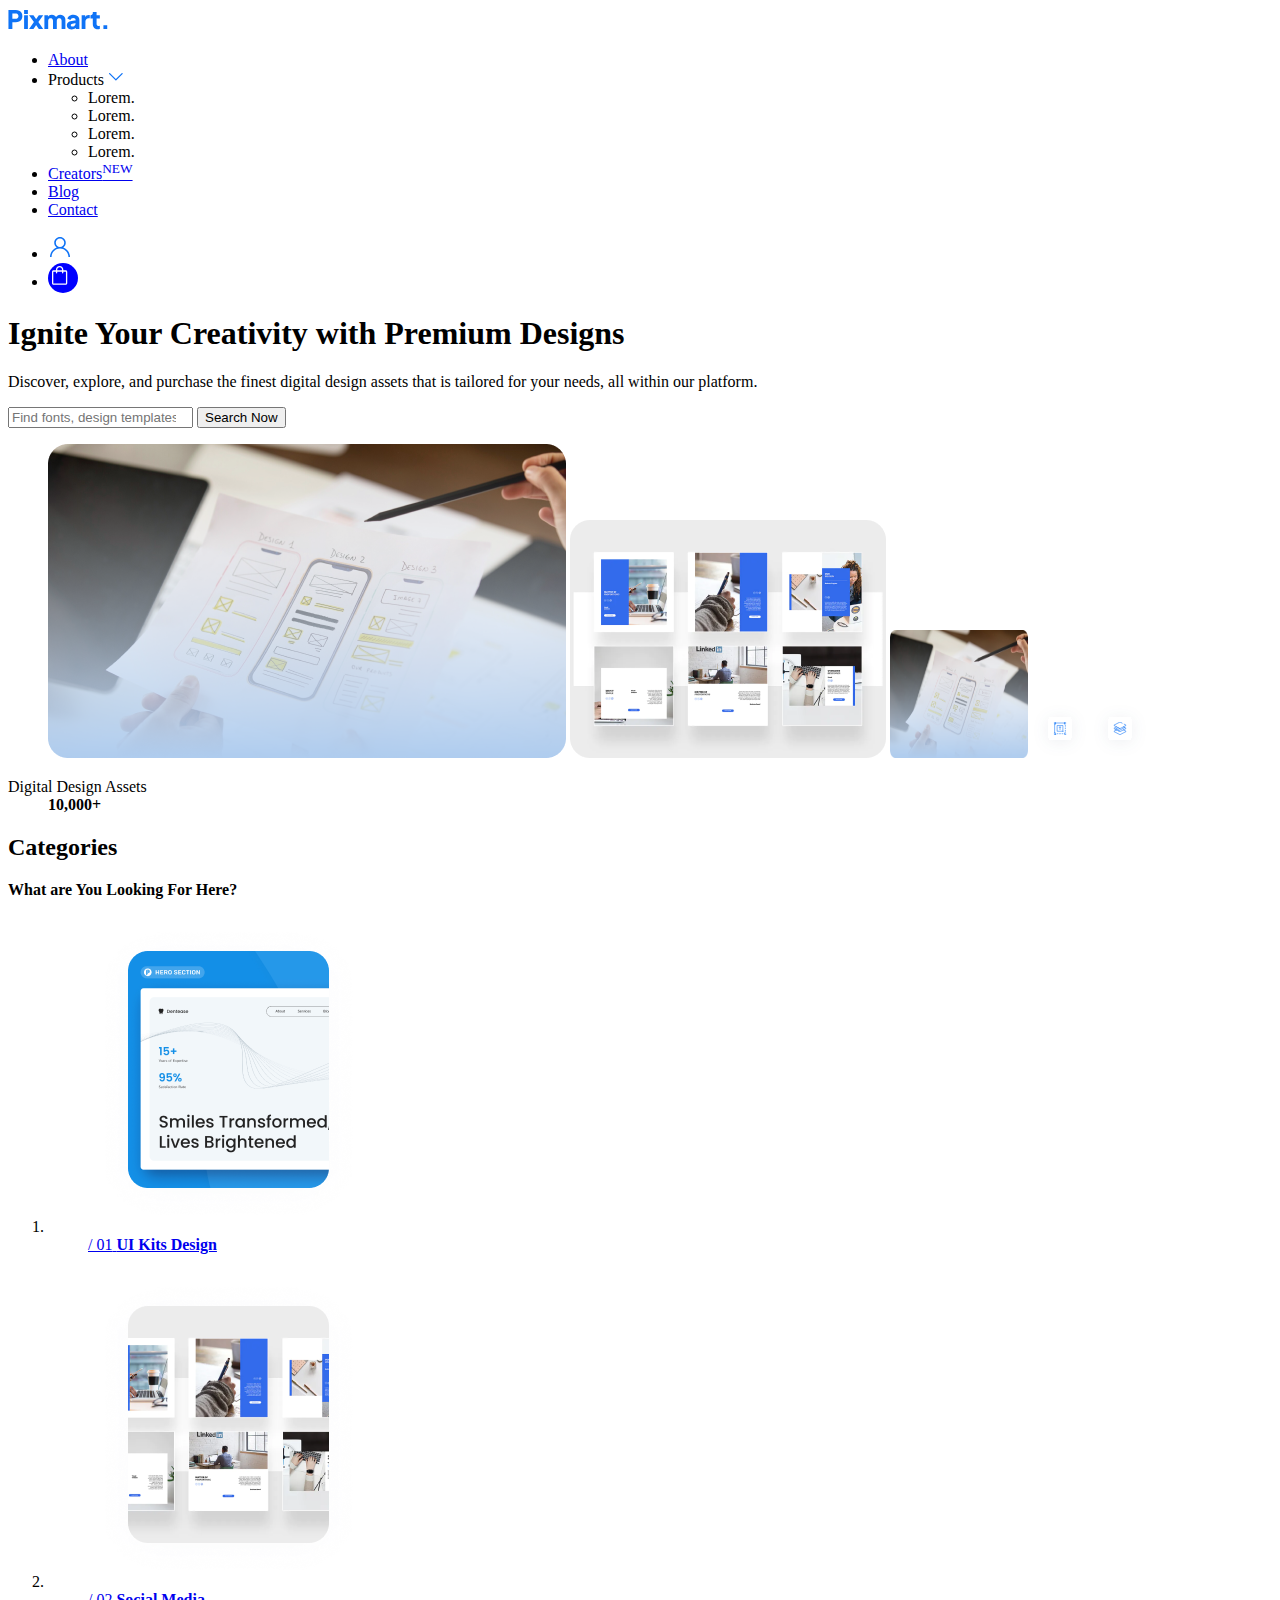
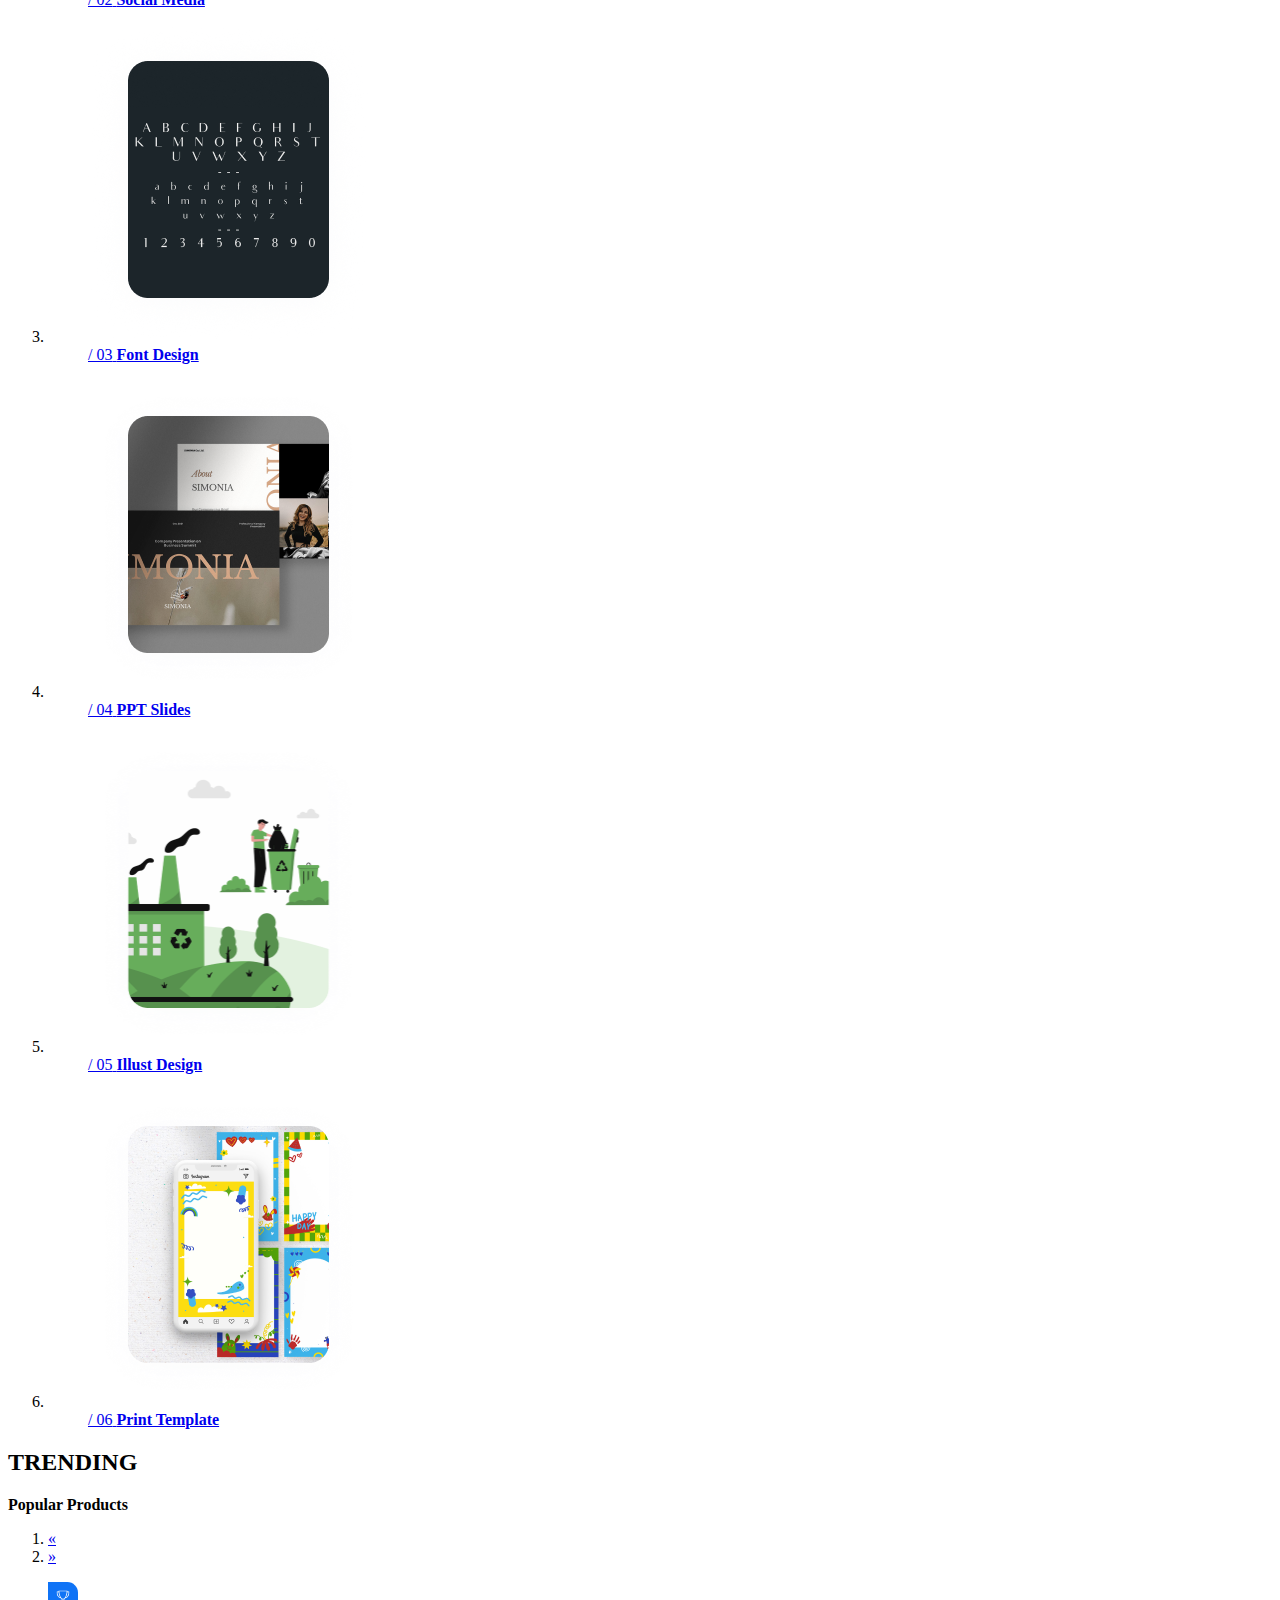
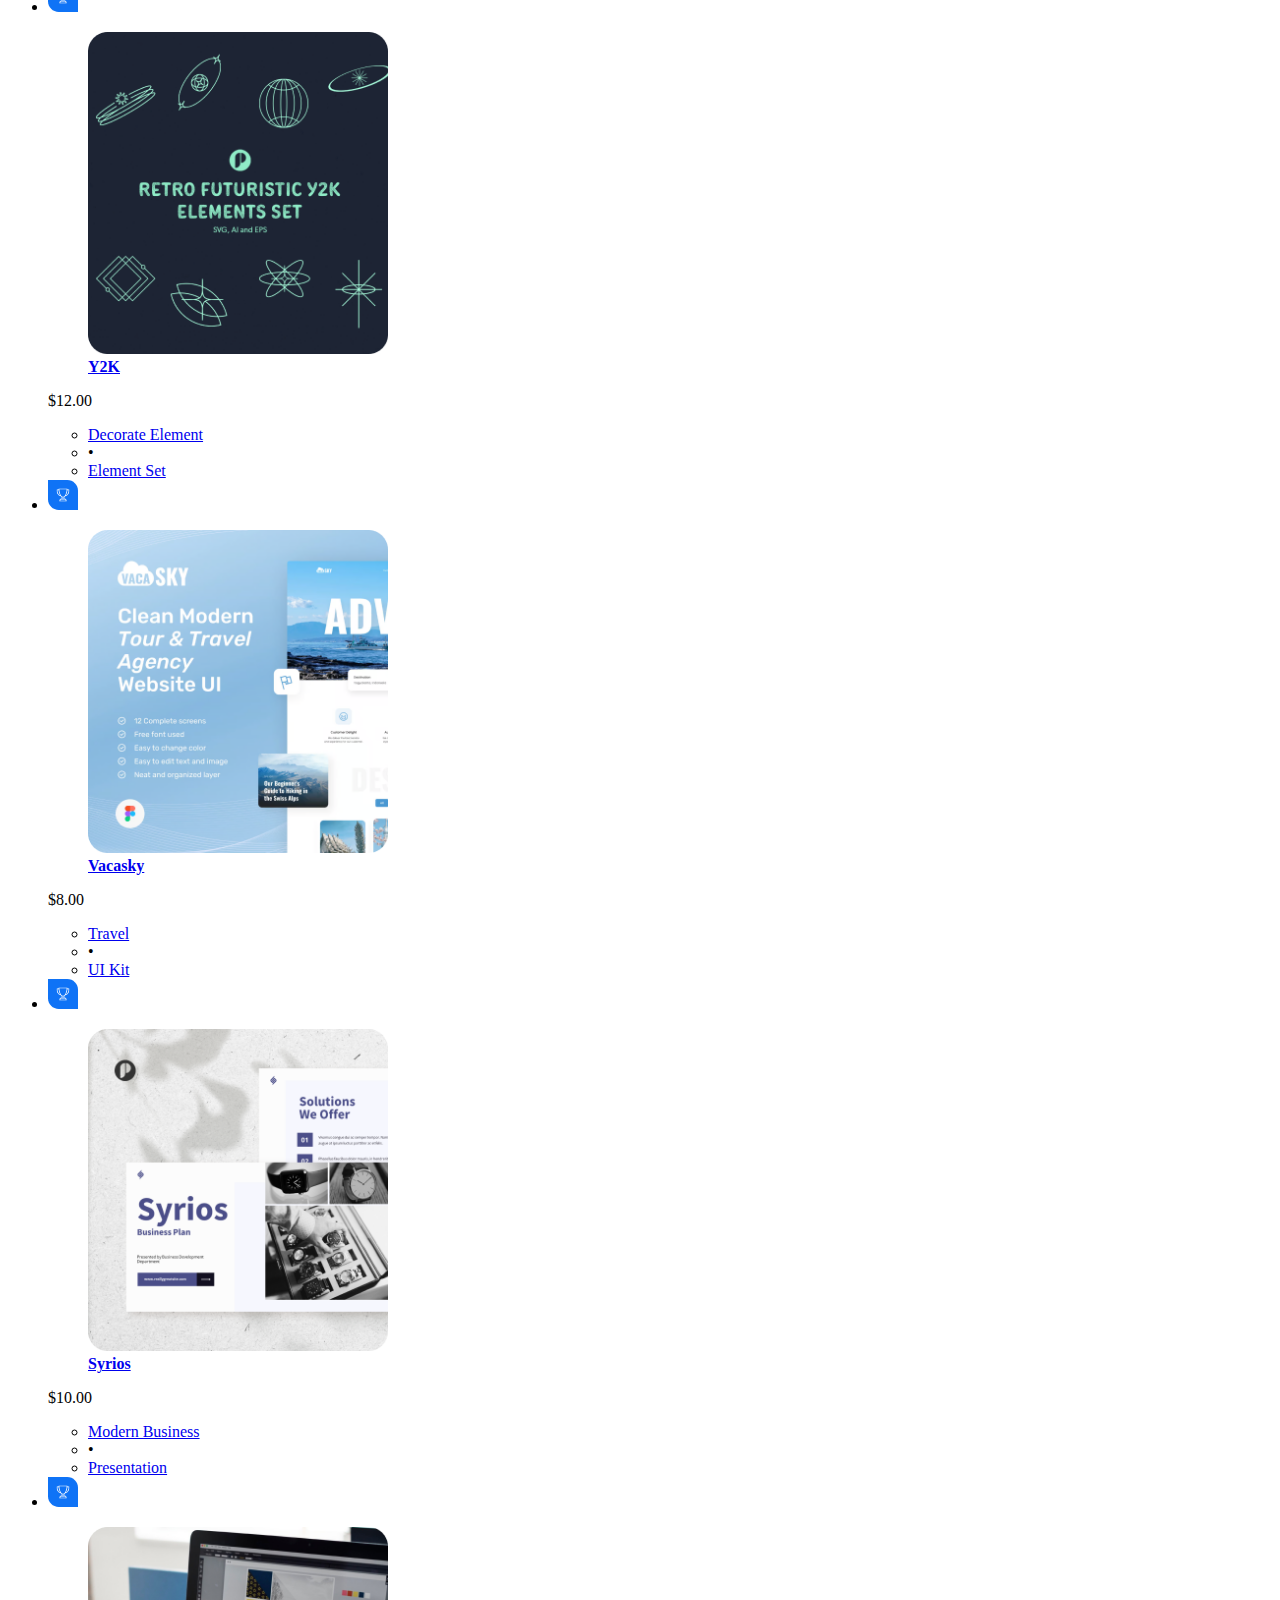
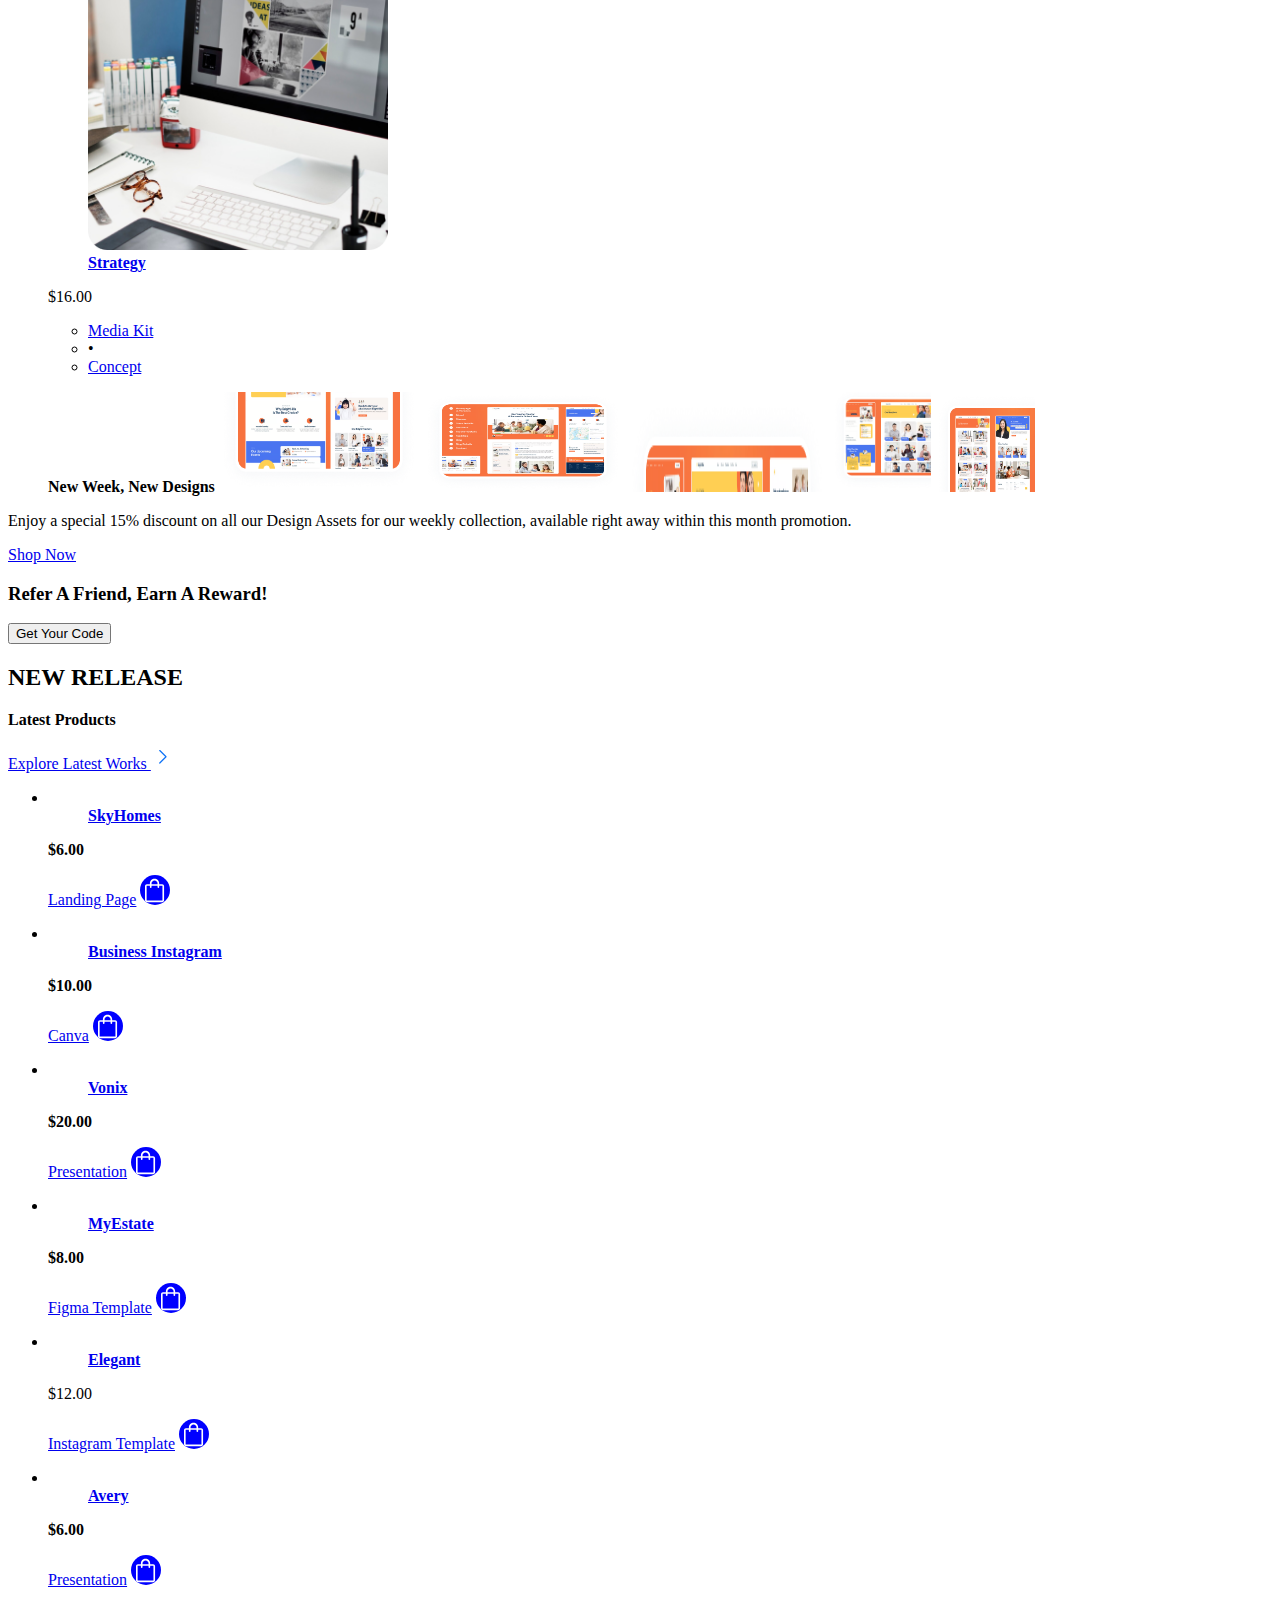
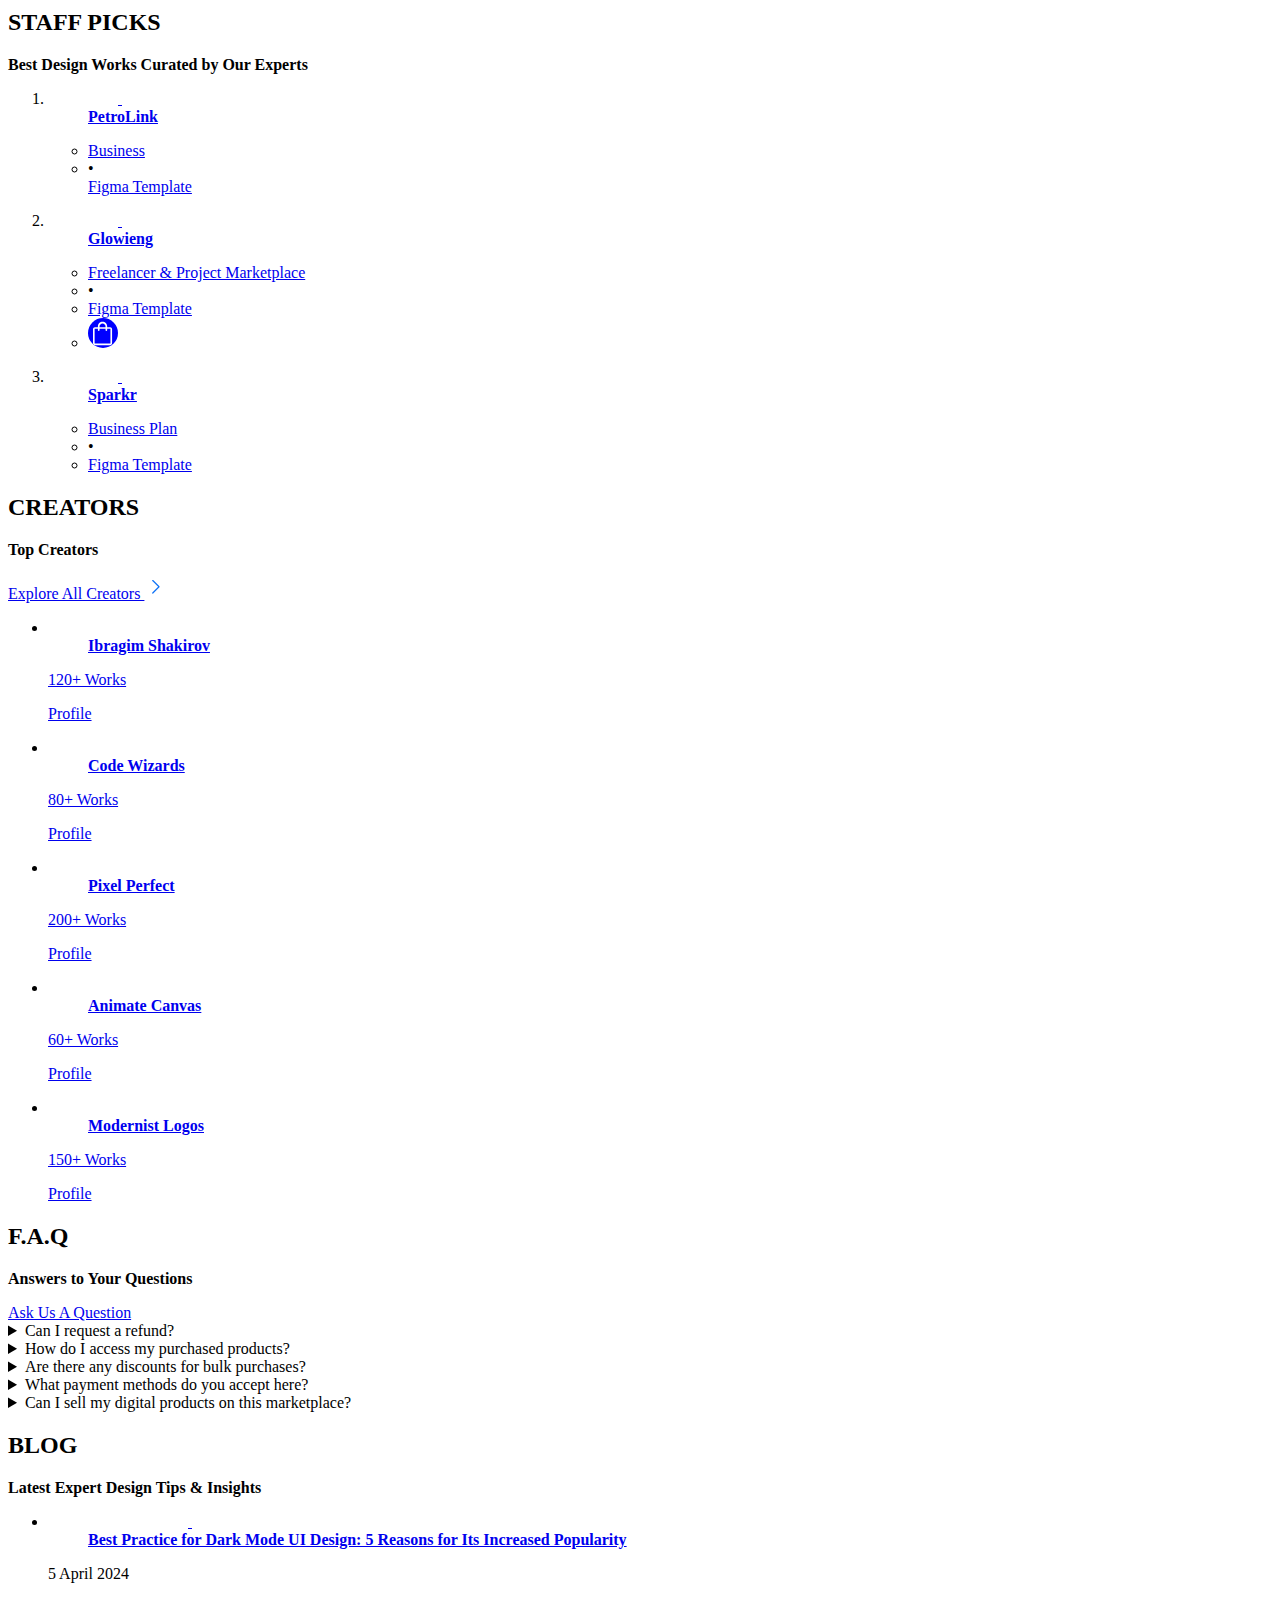
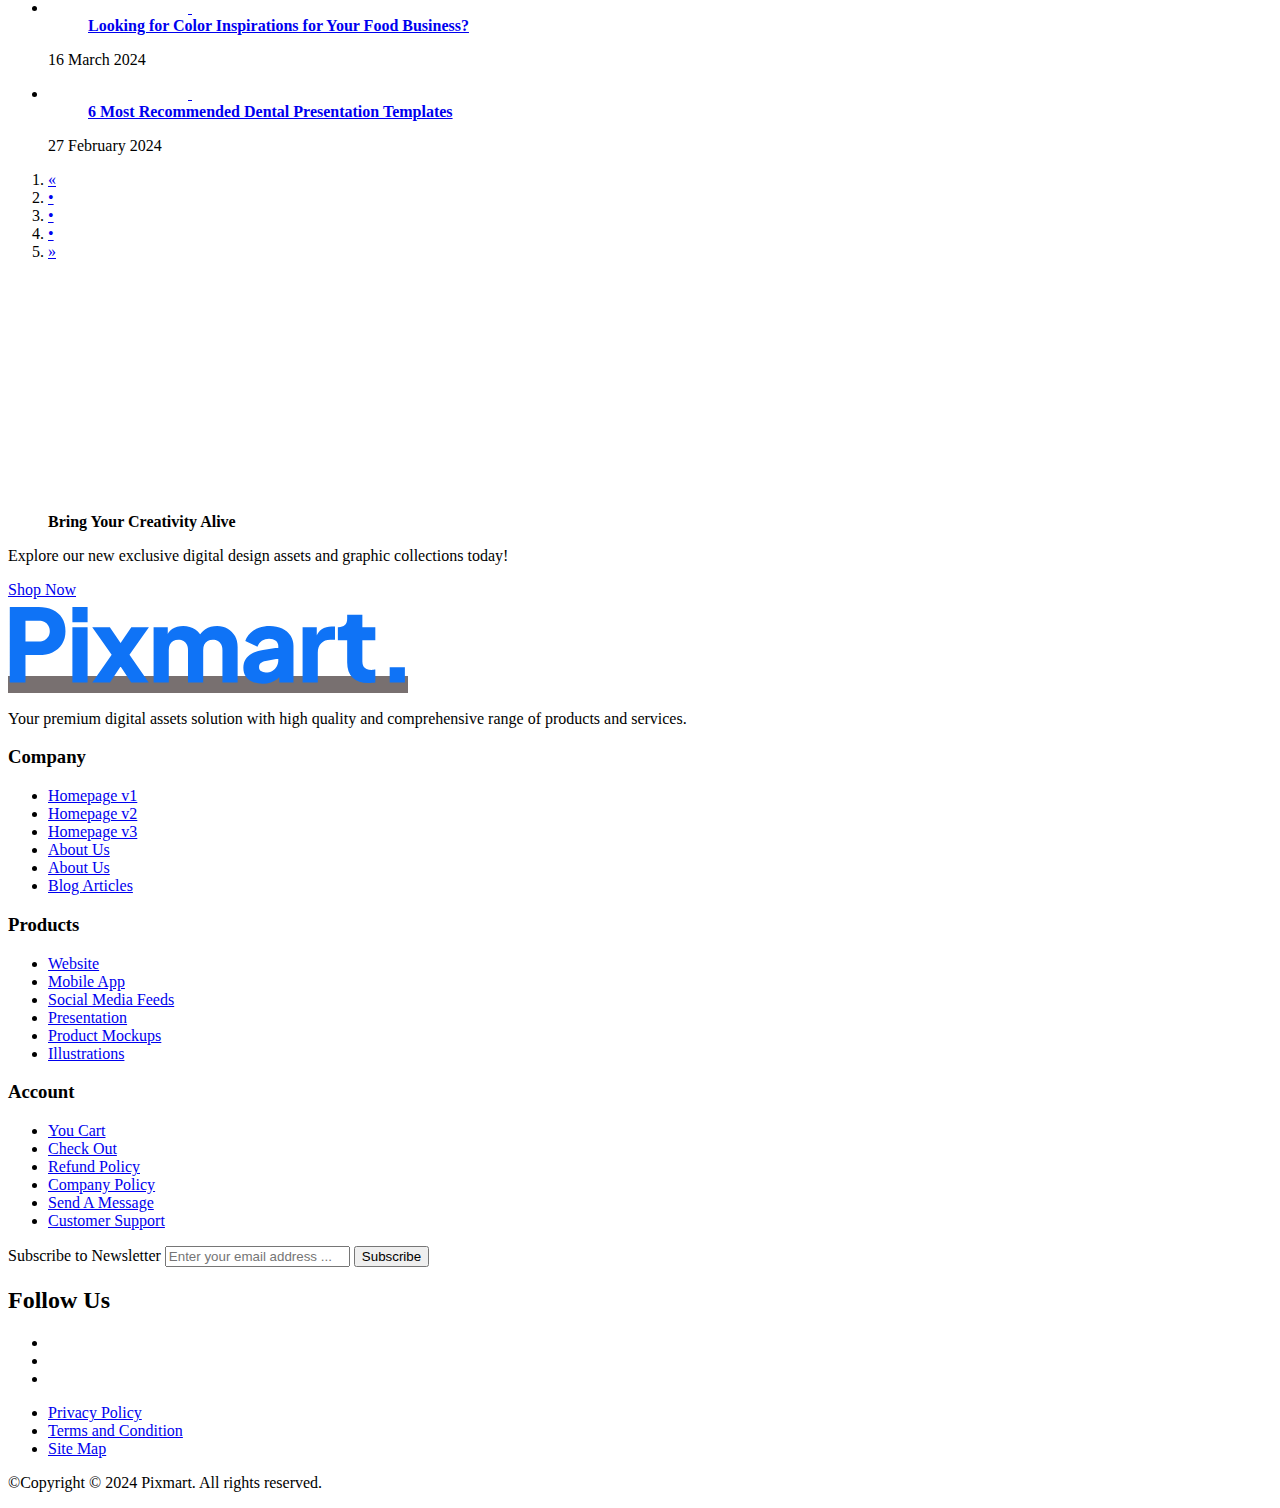
==== index.html @ 651cf2a1 "#1 MarkUp HomePage" ====
<!DOCTYPE html>
<html lang="en">
<head>
    <meta charset="UTF-8">
    <meta name="viewport" content="width=device-width, initial-scale=1.0">
    <title>Pixmart - Best UI Kit For Your Website! 10000+ Assets</title>
    <link rel="shortcut icon" href="/img/favicon.svg" type="image/x-icon">
    <link rel="stylesheet" href="/css/style.css">
</head>

<body class="body"> 
    <header class="page-header">
        <nav class="page-header-nav">
            <a href="index.html" class="header-nav-link">
                <img src="/img/pixmart-logo.svg" alt="Pixmart logo" loading="lazy" width="100" class="page-header-logo" title="Home Page">
            </a>
            
            <ul class="hidden page-header-list">
                <li class="page-header-item">
                    <a href="about.html" target="_blank">About</a>
                </li>

                <li class="page-header-item dropdown-toggle"> Products 
                    <img src="/img/arrow-down-16x16.svg" width="16" loading="lazy" class="arrow-down">

                    <ul class="header-product-list dropdown-list hidden"> 
                        <li  class="product-item">Lorem.
                            <a href="#" class="product-link" target="_blank"></a>
                        </li>

                        <li class="product-item">Lorem.
                            <a href="#" class="product-link" target="_blank"></a>
                        </li>

                        <li class="product-item">Lorem.
                            <a href="#" class="product-link" target="_blank"></a>
                        </li>

                        <li class="product-item">Lorem.
                            <a href="#" class="product-link" target="_blank"></a>
                        </li>
                    </ul>
                </li>
                
                <li class="page-header-item">
                    <a href="creator.html" class="header-item-link" target="_blank">Creators<sup class="suptxt">NEW</sup></a>
                </li>

                <li class="page-header-item">
                    <a href="blog.html" class="header-item-link" target="_blank">Blog</a>
                </li>

                <li class="page-header-item">
                    <a href="contac-us.html" class="header-item-link" target="_blank">Contact</a>
                </li>
            </ul>
        </nav>

        <ul class="footer-buttons hidden">
            <li class="footer-button-cabinet">
                <a href="cabinet.html" title="Presonal Cabinet" class="footer-button-link" target="_blank">
                    <img src="/img/icon-cabinet.svg" width="24" height="24" alt="icon cabinet button" class="footer-button-icon">
                </a>
            </li>

            <li class="footer-button-cart">
                <a href="cart.html" title="My Cart" class="footer-button-link" target="_blank">
                    <img src="/img/icon-bag.svg" width="24" height="24" alt="icon cart button" class="footer-button-icon">
                </a> 
            </li>         
        </ul>
    </header>
    
    <main class="page-main">
        <section class="section-hero">
            <h1 class="hero-heading">Ignite Your Creativity with <span class="hero-heading-text">Premium</span> Designs</h1>
                
            <p class="hero-text">Discover, explore, and purchase the finest digital design assets that is tailored for your needs, all within our platform.</p>
            
            <form action="/catalog-search" method="get" class="form-search-catalog">
                <input type="search" placeholder="Find fonts, design templates, and more…" class="input-search">
                <button title="Search by catalog" class="search-button">Search Now</button>
            </form>
            
            <figure class="hero-images">
                <img src="/img/hero-img1.png" width="518" height="314" alt="Promo image" class="hero-img"> <!-- тут закругление сделано в css? Если да, то где найти ориг фото? -->
                <img src="/img/hero-img2.png" width="316" height="238" alt="Promo image" class="hero-img">
                <img src="/img/hero-img1.png" width="138" height="128" alt="Promo image" class="hero-img">
                <img src="/img/hero-icon1.svg" width="56" alt="Promo icon" class="hero-icon">
                <img src="/img/hero-icon2.svg" width="56" alt="Promo icon" class="hero-icon">
            </figure>

            <dl class="hero-list">
                <dt class="hero-termin"> Digital Design Assets</dt>

                <dd class="hero-data">
                    <strong class="hero-data-text">10,000+</strong>
                </dd>              
            </dl>
        </section>

        <section class="section-categories">
            <header class="categories-header">
                <h2 class="categories-heading">Categories</h2>

                <p class="categories-header-content">
                    <strong class="categories-header-text">What are You Looking For Here?</strong>
                </p>                   
            </header>

            <ol class="categories-list hidden">
                <li class="categories-item">
                    <article class="categories-unit"> <!-- тут должен быть какой-то слайдер при наведении? Если да, то не совсем понятно, куда именно? А если нет, то для чего доавблено фото шире ? -->
                        <a href="catalog.html#ui-kits-design" class="categories-unit-link" target="_blank"> <!-- по сути эта ссылка должна вести в category.html, но на этой страница в асайде(слева) в "Categories" нет ни одного из этого списка. Мы представляем себе в уме, что эти категории есть? -->
                            <figure class="categories-unit-block">
                                <img src="/img/categories1.png" width="281" height="317" loading="lazy" alt="Example site" class="categories-unit-img">
                            
                                <figcaption class="categories-unit-info"><span class="categories-unit-number">/ 01</span> <strong class="categories-unit-name">UI Kits Design</strong></figcaption>
                            </figure>
                        </a>
                    </article>
                </li>

                <li class="categories-item">
                    <article class="categories-unit">
                        <a href="catalog.html#social-media" class="categories-unit-link" target="_blank">
                            <figure class="categories-unit-block">                
                                <img src="/img/categories2.png" width="281" height="317" loading="lazy" alt="Example site" class="categories-unit-img">
                            
                                <figcaption class="categories-unit-info"><span>/ 02</span class="categories-unit-number"> <strong class="categories-unit-name">Social Media</strong></figcaption>
                            </figure>
                        </a>
                    </article>
                </li>

                <li class="categories-item">
                    <article class="categories-unit">
                        <a href="catalog.html#font-design" class="categories-unit-link" target="_blank">
                            <figure class="categories-unit-block">
                                <img src="/img/categories3.png" width="281" height="317" loading="lazy" alt="Example site" class="categories-unit-img">
                                <figcaption class="categories-unit-info"><span>/ 03</span class="categories-unit-number"> <strong class="categories-unit-name">Font Design</strong></figcaption>
                            </figure>
                        </a>
                    </article>
                </li>

                <li class="categories-item">
                    <article class="categories-unit">
                        <a href="catalog.html#ppt-slides" class="categories-unit-link" target="_blank">
                            <figure class="categories-unit-block">
                                <img src="/img/categories4.png" width="281" height="317" loading="lazy" alt="Example site" class="categories-unit-img">
                                <figcaption class="categories-unit-info"><span>/ 04</span class="categories-unit-number"> <strong class="categories-unit-name">PPT Slides</strong></figcaption>
                            </figure>
                        </a>
                    </article>
                </li>

                <li class="categories-item">
                    <article class="categories-unit">
                        <a href="catalog.html#illust-design" class="categories-unit-link" target="_blank">
                            <figure class="categories-unit-block">
                                <img src="/img/categories5.png" width="281" height="317" loading="lazy" alt="Example site" class="categories-unit-img">
                                <figcaption class="categories-unit-info"><span>/ 05</span class="categories-unit-number"> <strong class="categories-unit-name">Illust Design</strong></figcaption>
                            </figure>
                        </a>
                    </article>
                </li>

                <li class="categories-item">
                    <article class="categories-unit">
                        <a href="catalog.html#print-template" class="categories-unit-link" target="_blank">
                            <figure class="categories-unit-block">
                                <img src="/img/categories6.png" width="281" height="317" loading="lazy" alt="Example site" class="categories-unit-img">
                                <figcaption class="categories-unit-info"><span>/ 06</span class="categories-unit-number"> <strong class="categories-unit-name">Print Template</strong></figcaption>
                            </figure>
                        </a>
                    </article>
                </li>
            </ol>
        </section>

        <section class="section-trending">
            <header class="trending-header">
                <h2 class="trending-heading"><span class="trending-heading-text">TRENDING</span></h2>

                <p class="trending-paragraph"><strong class="trending-paragraph-text">Popular Products</strong></p>
            </header>

            <ol class="trending-pagination hidden"> 
                <li class="trending-pagination-item">
                    <a href="#" class="trending-pagination-item">&laquo;</a>
                </li>

                <li class="trending-pagination-item">                    
                    <a href="#" class="trending-pagination-item">&raquo;</a>
                </li>
            </ol>

            <ul class="trending-list hidden">
                <li class="trending-item">
                    <article class="trending-unit">
                        <a href="catalog.html#product" class="trending-unit-link" target="_blank">
                            <img src="/img/icon-cup.svg" alt="Cup icon" width="30" loading="lazy" class="trending-unit-icon"> <!-- или лучше этот повторяющийся элемент вынести в ul, чтобы потом, возможно, через css его можно дублировать, чтобы каждый раз не загружать картинку?  -->

                            <figure class="trending-unit-block">
                                <img src="/img/trending-product1.png" alt="UI Example" width="300" loading="lazy" class="trending-unit-img">
                                
                                <figcaption class="trending-unit-name"><strong class="trending-unit-text">Y2K</strong></figcaption>
                            </figure>
                        </a>

                        <p class="trending-unit-price"><span class="trending-unit-price-text">$12.00</span></p>

                        <nav class="trending-unit-nav">
                            <ul class="unit-nav-list">
                                <li class="unit-nav-item">
                                    <a href="catalog-items.html#decorative-element" target="_blank" class="unit-nav-link">Decorate Element</a>
                                </li>                              
                                    
                                <li class="unit-nav-bull">&bull;</li>
                                
                                <li class="unit-nav-item">
                                    <a href="catalog-items.html#elements-set" target="_blank" class="unit-nav-link">Element Set</a>
                                </li>
                            </ul>
                        </nav>
                    </article>
                </li>

                <li class="trending-item">
                    <article class="trending-unit">
                        <a href="catalog.html#product" class="trending-unit-link" target="_blank">
                            <img src="/img/icon-cup.svg" alt="Cup icon" width="30" loading="lazy" class="trending-unit-icon">

                            <figure class="trending-unit-block">
                                <img src="/img/trending-product2.png" alt="UI Example" width="300" loading="lazy" class="trending-unit-img">
                                
                                <figcaption class="trending-unit-name"><strong class="trending-unit-text">Vacasky</strong></figcaption>
                            </figure>
                        </a>

                        <p class="trending-unit-price"><span class="trending-unit-price-text">$8.00</span></p>

                        <nav class="trending-unit-nav">
                            <ul class="unit-nav-list">
                                <li class="unit-nav-item">
                                    <a href="catalog-items.html#travel" target="_blank" class="unit-nav-link">Travel</a>
                                </li>

                                <li class="unit-nav-bull">&bull;</li>

                                <li class="unit-nav-item">
                                    <a href="catalog-items.html#ui-kit" target="_blank" class="unit-nav-link">UI Kit</a>
                                </li>
                            </ul>
                        </nav>
                    </article>
                </li>

                <li class="trending-item">
                    <article class="trending-unit">
                        <a href="catalog.html#product" class="trending-unit-link" target="_blank">
                            <img src="/img/icon-cup.svg" alt="Cup icon" width="30" loading="lazy" class="trending-unit-icon">

                            <figure class="trending-unit-block">
                                <img src="/img/trending-product3.png" alt="UI Example" width="300" loading="lazy" class="trending-unit-img">
                                
                                <figcaption class="trending-unit-name"><strong class="trending-unit-text">Syrios</strong></figcaption>
                            </figure>
                        </a>

                        <p class="trending-unit-price"><span class="trending-unit-price-text">$10.00</span></p>

                        <nav class="trending-unit-nav">
                            <ul class="unit-nav-list">
                                <li class="unit-nav-item">
                                    <a href="catalog-items.html#modern-business" target="_blank" class="unit-nav-link">Modern Business</a>
                                </li>

                                <li class="unit-nav-bull">&bull;</li>

                                <li class="unit-nav-item">
                                    <a href="catalog-items.html#presentation" target="_blank" class="unit-nav-link">Presentation</a>
                                </li>
                            </ul>
                        </nav>
                    </article>
                </li>

                <li class="trending-item">
                    <article class="trending-unit">
                        <a href="catalog.html#product" class="trending-unit-link" target="_blank">
                            <img src="/img/icon-cup.svg" alt="Cup icon" width="30" loading="lazy" class="trending-unit-icon">

                            <figure class="trending-unit-block">
                                <img src="/img/trending-product4.png" alt="UI Example" width="300" loading="lazy" class="trending-unit-img">
                                
                                <figcaption class="trending-unit-name"><strong class="trending-unit-text">Strategy</strong></figcaption>
                            </figure>
                        </a>

                        <p class="trending-unit-price"><span class="trending-unit-price-text">$16.00</span></p>

                        <nav class="trending-unit-nav">
                            <ul class="unit-nav-list">
                                <li class="unit-nav-item">
                                    <a href="catalog-items.html#media-kit" target="_blank" class="unit-nav-link">Media Kit</a>
                                </li>

                                <li class="unit-nav-bull">&bull;</li>

                                <li class="unit-nav-item">
                                    <a href="catalog-items.html#concept" target="_blank" class="unit-nav-link">Concept</a>
                                </li>
                            </ul>
                        </nav>
                    </article>
                </li>
            </ul>
        </section>

        <section class="section-promo">
            <aside class="aside-promo">
                <figure class="aside-promo-block">
                    <figurecaption class="aside-promo-content"><strong class="aside-shoping-text">New Week, New Designs</strong></figurecaption>

                    <img src="/img/aside-promo1.png" alt="Example design" width="200" height="100" loading="lazy" class="aside-promo-img">
                    <img src="/img/aside-promo2.png" alt="Example design" width="200" height="100" loading="lazy" class="aside-promo-img">
                    <img src="/img/aside-promo3.png" alt="Example design" width="200" height="100" loading="lazy" class="aside-promo-img">
                    <img src="/img/aside-promo4.png" alt="Example design" width="100" height="100" loading="lazy" class="aside-promo-img">
                    <img src="/img/aside-promo5.png" alt="Example design" width="100" height="100" loading="lazy" class="aside-promo-img">
                </figure>

                <p class="aside-promo-text">Enjoy a special 15% discount on all our Design Assets for our weekly collection, available right away within this month promotion.</p>

                <a href="catalog.html" target="_blank" title="Catalog" class="aside-promo-button">Shop Now</a>
            </aside>

            <aside class="aside-referral">
                <h3 class="aside-referral-heading">Refer A Friend, Earn A Reward!</h3>
                <button class="aside-referral-button">Get Your Code</button>
            </aside>
        </section>

        <section class="section-release">
            <header class="release-header">
                <h2 class="release-heading"><span class="release-heading-text">NEW RELEASE</span></h2>

                <p class="release-paragraph"><strong class="release-paragraph-text">Latest Products</strong></p>

                <nav class="release-nav">
                    <a href="catalog.html#new" class="release-nav-link" target="_blank">Explore Latest Works
                        <img src="/img/arrow-right-16x16.svg" alt="Arow right" class="release-nav-icon">
                    </a>
                </nav>
            </header>

            <ul class="release-list hidden">
                <li class="release-item">
                    <article class="release-unit">
                        <a href="catalog.html#product" class="release-unit-link" target="_blank">                        
                            <figure class="release-unit-block">
                                <img src="/img/release-product1.png" alt="UI Example" width="150" loading="lazy" class="release-unit-img">
                                
                                <figcaption class="release-unit-name"><strong class="release-unit-text">SkyHomes</strong></figcaption>
                            </figure>
                        </a>

                        <p class="release-unit-price"><strong class="release-unit-price-text">$6.00</strong></p>

                        <nav class="release-unit-nav">                     
                            <a href="catalog.html#landing-page" target="_blank" class="unit-nav-link">Landing Page</a> 

                            <a href="catalog.html#sky-homes" target="_blank" title="Get SkyHomes" class="unit-nav-link">
                                <img src="/img/icon-bag.svg" alt="Icon bag" width="16" class="unit-nav-icon">
                            </a>
                        </nav>
                    </article>
                </li>

                <li class="release-item">
                    <article class="release-unit">
                        <a href="catalog.html#product" class="release-unit-link" target="_blank">                        
                            <figure class="release-unit-block">
                                <img src="/img/release-product2.png" alt="UI Example" width="150" loading="lazy" class="release-unit-img">
                                
                                <figcaption class="release-unit-name"><strong class="release-unit-text">Business Instagram</strong></figcaption>
                            </figure>
                        </a>

                        <p class="release-unit-price"><strong class="release-unit-price-text">$10.00</strong></p>

                        <nav class="release-unit-nav">                     
                            <a href="catalog.html#canva" target="_blank" class="unit-nav-link">Canva</a> 

                            <a href="catalog.html#business-instagram" target="_blank" title="Get Business Instagram" class="unit-nav-link">
                                <img src="/img/icon-bag.svg" alt="Icon bag" width="16" class="unit-nav-icon">
                            </a>
                        </nav>
                    </article>
                </li>

                <li class="release-item">
                    <article class="release-unit">
                        <a href="catalog.html#product" class="release-unit-link" target="_blank">                        
                            <figure class="release-unit-block">
                                <img src="/img/release-product3.png" alt="UI Example" width="150" loading="lazy" class="release-unit-img">
                                
                                <figcaption class="release-unit-name"><strong class="release-unit-text">Vonix</strong></figcaption>
                            </figure>
                        </a>

                        <p class="release-unit-price"><strong class="release-unit-price-text">$20.00</strong></p>

                        <nav class="release-unit-nav">                     
                            <a href="catalog.html#presentation" target="_blank" class="unit-nav-link">Presentation</a> 

                            <a href="catalog.html#vionix" target="_blank" title="Get Vionix" class="unit-nav-link">
                                <img src="/img/icon-bag.svg" alt="Icon bag" width="16" class="unit-nav-icon">
                            </a>
                        </nav>
                    </article>
                </li>

                <li class="release-item">
                    <article class="release-unit">
                        <a href="catalog.html#product" class="release-unit-link" target="_blank">                        
                            <figure class="release-unit-block">
                                <img src="/img/release-product4.png" alt="UI Example" width="150" loading="lazy" class="release-unit-img">
                                
                                <figcaption class="release-unit-name"><strong class="release-unit-text">MyEstate</strong></figcaption>
                            </figure>
                        </a>

                        <p class="release-unit-price"><strong class="release-unit-price-text">$8.00</strong></p>

                        <nav class="release-unit-nav">                     
                            <a href="catalog.html#figma-template" target="_blank" class="unit-nav-link">Figma Template</a> 

                            <a href="catalog.html#myestate" target="_blank" title="Get MyEstate" class="unit-nav-link">
                                <img src="/img/icon-bag.svg" alt="Icon bag" width="16" class="unit-nav-icon">
                            </a>
                        </nav>
                    </article>
                </li>

                <li class="release-item">
                    <article class="release-unit">
                        <a href="catalog.html#product" class="release-unit-link" target="_blank">                        
                            <figure class="release-unit-block">
                                <img src="/img/release-product5.png" alt="UI Example" width="150" loading="lazy" class="release-unit-img">
                                
                                <figcaption class="release-unit-name"><strong class="release-unit-text">Elegant</strong></figcaption>
                            </figure>
                        </a>

                        <p class="release-unit-price"><span class="release-unit-price-text">$12.00</span></p>

                        <nav class="release-unit-nav">                     
                            <a href="catalog.html#instagram-template" target="_blank" class="unit-nav-link">Instagram Template</a> 

                            <a href="catalog.html#elegant" target="_blank" title="Get Elegant" class="unit-nav-link">
                                <img src="/img/icon-bag.svg" alt="Icon bag" width="16" class="unit-nav-icon">
                            </a>
                        </nav>
                    </article>
                </li>

                <li class="release-item">
                    <article class="release-unit">
                        <a href="catalog.html#product" class="release-unit-link" target="_blank">                        
                            <figure class="release-unit-block">
                                <img src="/img/release-product6.png" alt="UI Example" width="150" loading="lazy" class="release-unit-img">
                                
                                <figcaption class="release-unit-name"><strong class="release-unit-text">Avery</strong></figcaption>
                            </figure>
                        </a>

                        <p class="release-unit-price"><strong class="release-unit-price-text">$6.00</strong></p>

                        <nav class="release-unit-nav">                     
                            <a href="catalog.html#presentation" target="_blank" class="unit-nav-link">Presentation</a> 

                            <a href="catalog.html#avery" target="_blank" title="Get Avery" class="unit-nav-link">
                                <img src="/img/icon-bag.svg" alt="Icon bag" width="16" class="unit-nav-icon">
                            </a>
                        </nav>
                    </article>
                </li>
                
            </ul>
        </section>

        <section class="section-staff">
            <header class="staff-header">
                <h2 class="staff-heading"><span class="staff-heading-text">STAFF PICKS</span></h2>

                <p class="staff-paragraph"><strong class="staff-paragraph-text">Best Design Works Curated by Our Experts</strong></p>               
            </header>

            <ol class="staff-list hidden">
                <li class="staff-item">
                    <article class="staff-unit">
                        <a href="catalog.html#product" class="staff-unit-link" target="_blank">                        
                            <figure class="staff-unit-block">
                                <img src="/img/icon-number02.svg" alt="Number icon" width="30" loading="lazy" class="staff-unit-icon">

                                <img src="/img/staff-product2.png" alt="UI Example" width="150" loading="lazy" class="staff-unit-img">
                                
                                <figcaption class="staff-unit-name"><strong class="staff-unit-text">PetroLink</strong></figcaption>
                            </figure>
                        </a>

                        <nav class="staff-unit-nav">  
                            <ul class="staff-unit-list">
                                <li class="staff-unit-item">                  
                                    <a href="catalog.html#busines" target="_blank" class="unit-nav-link">Business</a>
                                </li>

                                <li class="staff-unit-bull">&bull;</li>

                                </li class="staff-unit-item">
                                    <a href="catalog.html#figma-template" target="_blank" class="unit-nav-link">Figma Template</a>
                                </li>
                            </ul>                            
                        </nav>
                    </article>
                </li>

                <li class="staff-item">
                    <article class="staff-unit">
                        <a href="catalog.html#product" class="staff-unit-link" target="_blank">                        
                            <figure class="staff-unit-block">
                                <img src="/img/icon-number01.svg" alt="Number icon" width="30" loading="lazy" class="staff-unit-icon">

                                <img src="/img/staff-product1.png" alt="UI Example" width="200" loading="lazy" class="staff-unit-img">
                                
                                <figcaption class="staff-unit-name"><strong class="staff-unit-text">Glowieng</strong></figcaption>
                            </figure>
                        </a>

                        <nav class="staff-unit-nav">  
                            <ul class="staff-unit-list">  
                                <li class="staff-unit-item">                
                                    <a href="catalog.html#freelancer-project-marketplace" target="_blank" class="unit-nav-link">Freelancer & Project Marketplace</a>
                                </li> 

                                <li class="staff-unit-bull">&bull;</li>

                                <li class="staff-unit-item"> 
                                    <a href="catalog.html#figma-template" target="_blank" class="unit-nav-link">Figma Template</a>  
                                </li> 

                                <li class="staff-unit-item"> 
                                    <a href="catalog.html#gloweing" target="_blank" title="Get Glowieng" class="unit-nav-link">
                                        <img src="/img/icon-bag.svg" alt="Icon bag" width="16" class="unit-nav-icon">
                                    </a>
                                </li> 
                            </ul>
                        </nav>
                    </article>
                </li>

                <li class="staff-item">
                    <article class="staff-unit">
                        <a href="catalog.html#product" class="staff-unit-link" target="_blank">                        
                            <figure class="staff-unit-block">
                                <img src="/img/icon-number03.svg" alt="Number icon" width="30" loading="lazy" class="staff-unit-icon">

                                <img src="/img/staff-product3.png" alt="UI Example" width="150" loading="lazy" class="staff-unit-img">
                                
                                <figcaption class="staff-unit-name"><strong class="staff-unit-text">Sparkr</strong></figcaption>
                            </figure>
                        </a>

                        <nav class="staff-unit-nav"> 
                            <ul class="staff-unit-list"> 
                                <li class="staff-unit-item">                  
                                    <a href="catalog.html#business-plan" target="_blank" class="unit-nav-link">Business Plan</a>
                                </li>

                                <li class="staff-unit-bull">&bull;</li>

                                <li class="staff-unit-item">
                                    <a href="catalog.html#figma-template" target="_blank" class="unit-nav-link">Figma Template</a>
                                </li>
                            </ul>                            
                        </nav>
                    </article>
                </li>
            </ol>
        </section>

        <section class="section-creators">
            <header class="creators-header">
                <h2 class="creators-heading"><span class="release-heading-text">CREATORS</span></h2>

                <p class="creators-paragraph"><strong class="release-paragraph-text">Top Creators</strong></p>

                <nav class="creators-nav">
                    <a href="creator.html" class="creators-nav-link">Explore All Creators
                        <img src="/img/arrow-right-16x16.svg" alt="Arow right" class="creators-nav-icon">
                    </a>
                </nav>
            </header>

            <ul class="creators-list hidden">
                <li class="creators-item">
                    <article class="creators-unit">
                        <a href="catalog.html#ibragim-shakirov" class="creators-unit-link" target="_blank">                        
                            <figure class="creators-unit-block">
                                <img src="/img/creators1.png" alt="Creator 1" width="100" loading="lazy" class="creators-unit-img">
                                
                                <figcaption class="creators-unit-name"><strong class="creators-unit-text">Ibragim Shakirov</strong></figcaption>
                            </figure>

                            <p class="creators-unit-works">120+ Works</p>

                            <p class="creators-unit-profile">Profile</p>
                        </a>
                    </article>
                </li>

                <li class="creators-item">
                    <article class="creators-unit">
                        <a href="catalog.html#code-wizards" class="creators-unit-link" target="_blank">                        
                            <figure class="creators-unit-block">
                                <img src="/img/creators2.png" alt="Creator 2" width="100" loading="lazy" class="creators-unit-img">
                                
                                <figcaption class="creators-unit-name"><strong class="creators-unit-text">Code Wizards</strong></figcaption>
                            </figure>

                            <p class="creators-unit-works">80+ Works</p>

                            <p class="creators-unit-profile">Profile</p>
                        </a>
                    </article>
                </li>

                <li class="creators-item">
                    <article class="creators-unit">
                        <a href="catalog.html#pixel-perfect" class="creators-unit-link" target="_blank">                        
                            <figure class="creators-unit-block">
                                <img src="/img/creators3.png" alt="Creator 3" width="100" loading="lazy" class="creators-unit-img">
                                
                                <figcaption class="creators-unit-name"><strong class="creators-unit-text">Pixel Perfect</strong></figcaption>
                            </figure>

                            <p class="creators-unit-works">200+ Works</p>

                            <p class="creators-unit-profile">Profile</p>
                        </a>
                    </article>
                </li>

                <li class="creators-item">
                    <article class="creators-unit">
                        <a href="catalog.html#animate-canvas" class="creators-unit-link" target="_blank">                        
                            <figure class="creators-unit-block">
                                <img src="/img/creators4.png" alt="Creator 4" width="100" loading="lazy" class="creators-unit-img">
                                
                                <figcaption class="creators-unit-name"><strong class="creators-unit-text">Animate Canvas</strong></figcaption>
                            </figure>

                            <p class="creators-unit-works">60+ Works</p>

                            <p class="creators-unit-profile">Profile</p>
                        </a>
                    </article>
                </li>

                <li class="creators-item">
                    <article class="creators-unit">
                        <a href="catalog.html#modernist-logos" class="creators-unit-link" target="_blank">                        
                            <figure class="creators-unit-block">
                                <img src="/img/creators5.png" alt="Creator 5" width="100" loading="lazy" class="creators-unit-img">
                                
                                <figcaption class="creators-unit-name"><strong class="creators-unit-text">Modernist Logos</strong></figcaption>
                            </figure>

                            <p class="creators-unit-works">150+ Works</p>

                            <p class="creators-unit-profile">Profile</p>
                        </a>
                    </article>
                </li>               
            </ul>
        </section>
        
        <section class="section-questions">
            <header class="questions-header">
                <h2 class="questions-heading"><span class="questions-heading-text">F.A.Q</span></h2>

                <p class="questions-paragraph"><strong class="questions-paragraph-text">Answers to Your Questions</strong></p>  
                
                <nav class="questions-nav">
                    <a href="faq.html" class="questions-nav-link" target="_blank">Ask Us A Question</a>
                </nav>
            </header>

            <details class="faqs-question">
                <summary class="question-tittle">Can I request a refund?</summary>
                <p class="faq-answer">Urna vitae erat et lacus, consectetur ac nulla vestibulum lobortis. Nulla dapibus urna volutpat venenatis, risus faucibus.</p>
            </details>

            <details class="faqs-question">
                <summary class="question-tittle">How do I access my purchased products?</summary>
                <p class="faq-answer">Accessing your purchased products is seamless and hassle-free on our digital design assets marketplace. Simply log in to your account, navigate to the 'My Purchases' section, and you'll find all your purchased products ready for download.</p>
            </details>

            <details class="faqs-question">
                <summary class="question-tittle">Are there any discounts for bulk purchases?</summary>
                <p class="faq-answer">Lorem ipsum dolor sit amet consectetur adipisicing elit. Ad, architecto.</p>
            </details>

            <details class="faqs-question">
                <summary class="question-tittle">What payment methods do you accept here?</summary>
                <p class="faq-answer">Lorem ipsum dolor sit amet consectetur adipisicing elit. Ad, architecto.</p>
            </details>

            <details class="faqs-question">
                <summary class="question-tittle">Can I sell my digital products on this marketplace?</summary>
                <p class="faq-answer">Lorem ipsum dolor sit amet consectetur adipisicing elit. Ad, architecto.</p>
            </details>
        </section>

        <section class="section-blog">
            <header class="blog-header">
                <h2 class="blog-heading"><span class="blog-heading-text">BLOG</span></h2>

                <p class="blog-paragraph"><strong class="blog-paragraph-text">Latest Expert Design Tips & Insights</strong></p>               
            </header>

            <ul class="blog-list hidden">
                <li class="blog-item">
                    <article class="blog-unit">
                        <a href="blog.html" class="blog-unit-link" target="_blank">                        
                            <figure class="blog-unit-block">
                                <img src="/img/icon-typography.svg" alt="Class icon" width="100" loading="lazy" class="staff-unit-icon">

                                <img src="/img/blog1.png" alt="Blog Example" width="350" loading="lazy" class="blog-unit-img">
                                
                                <figcaption class="blog-unit-name"><strong class="blog-unit-text">Best Practice for Dark Mode UI Design: 5 Reasons for Its Increased Popularity</strong></figcaption>
                            </figure>
                        </a>

                        <time datetime="2024-04-5">5 April 2024</time>
                    </article>
                </li>

                <li class="blog-item">
                    <article class="blog-unit">
                        <a href="blog.html" class="blog-unit-link" target="_blank">                        
                            <figure class="blog-unit-block">
                                <img src="/img/icon-ui-ux-design.svg" alt="Class icon" width="100" loading="lazy" class="staff-unit-icon">

                                <img src="/img/blog2.png" alt="Blog Example" width="350" loading="lazy" class="blog-unit-img">
                                
                                <figcaption class="blog-unit-name"><strong class="blog-unit-text">Looking for Color Inspirations for Your Food Business?</strong></figcaption>
                            </figure>
                        </a>

                        <time datetime="2024-043-16">16 March 2024</time>
                    </article>
                </li>

                <li class="blog-item">
                    <article class="blog-unit">
                        <a href="blog.html" class="blog-unit-link" target="_blank">                        
                            <figure class="blog-unit-block">
                                <img src="/img/icon-typography.svg" alt="Class icon" width="100" loading="lazy" class="staff-unit-icon">

                                <img src="/img/blog3.png" alt="Blog Example" width="350" loading="lazy" class="blog-unit-img">
                                
                                <figcaption class="blog-unit-name"><strong class="blog-unit-text">6 Most Recommended Dental Presentation Templates</strong></figcaption>
                            </figure>
                        </a>

                        <time datetime="2024-02-27">27 February 2024</time>
                    </article>
                </li>
            </ul>

            <ol class="blog-pagination hidden"> 
                <li class="blog-pagination-item">
                    <a href="#" class="blog-pagination-item">&laquo;</a>
                </li>

                <li class="blog-pagination-item">
                    <a href="#" class="blog-pagination-item">&bull;</a>
                </li>

                <li class="blog-pagination-item">
                    <a href="#" class="blog-pagination-item">&bull;</a>
                </li>

                <li class="blog-pagination-item">
                    <a href="#" class="blog-pagination-item">&bull;</a>
                </li>

                <li class="blog-pagination-item">                    
                    <a href="#" class="blog-pagination-item">&raquo;</a>
                </li>
            </ol>
        </section>
        
        <aside class="aside-promo">
            <figure class="aside-promo-block">
                <figurecaption class="aside-promo-content"><strong class="aside-shoping-text">Bring Your Creativity Alive</strong></figurecaption>

                <img src="/img/aside-promo6.png" alt="Example design" width="274" height="151" loading="lazy" class="aside-promo-img">
                <img src="/img/aside-promo7.png" alt="Example design" width="400" height="250" loading="lazy" class="aside-promo-img">
            </figure>

            <p class="aside-promo-text">Explore our new exclusive digital design assets and graphic collections today!</p>

            <a href="catalog.html" target="_blank" title="Catalog" class="aside-promo-button">Shop Now</a>
        </aside>
    </main>

    <footer class="page-footer">
        <section class="footer-top">               
            <div class="footer-logo">
                <a href="index.html" class="logo">
                    <img src="./img/pixmart-logo.svg" alt="logo BinaBox" width="400" loading="lazy" class="logo-img">
                </a>

                <p class="footer-top-text">Your premium digital assets solution with high quality and comprehensive range of products and services.</p>
            </div>

            <nav class="footer-top-nav">
                <h3 class="top-nav-heading">Company</h3>

                <ul class="top-nav-menu">
                    <li class="top-nav-item">
                        <a href="#" class="top-nav-link">Homepage v1</a>
                    </li>

                    <li class="top-nav-item">
                        <a href="#" class="top-nav-link">Homepage v2</a>
                    </li>

                    <li class="top-nav-item">
                        <a href="#" class="top-nav-link">Homepage v3</a>
                    </li>

                    <li class="top-nav-item">
                        <a href="#" class="top-nav-link">About Us</a>
                    </li>

                    <li class="top-nav-item">
                        <a href="#" class="top-nav-link">About Us</a>
                    </li>

                    <li class="top-nav-item">
                        <a href="#" class="top-nav-link">Blog Articles</a>
                    </li>
                </ul>
            </nav>

            <nav class="footer-top-nav">
                <h3 class="other-nav-heading">Products</h3> 
                    <ul class="company-list">
                        <li class="company-item">
                            <a href="catalog.html" class="top-nav-link">Website</a>
                        </li>

                        <li class="company-item">
                            <a href="#" class="top-nav-link">Mobile App</a>
                        </li>

                        <li class="company-item">
                            <a href="#" class="top-nav-link">Social Media Feeds</a>
                        </li>

                        <li class="company-item">
                            <a href="#" class="top-nav-link">Presentation</a>
                        </li>

                        <li class="company-item">
                            <a href="#" class="top-nav-link">Product Mockups</a>
                        </li>

                        <li class="company-item">
                            <a href="#" class="top-nav-link">Illustrations</a>
                        </li>
                    </ul>
            </nav>

            <nav class="footer-nav-company">
                <h3 class="other-nav-heading">Account</h3> 
                    <ul class="company-list">
                        <li class="company-item">
                            <a href="cart.html" class="top-nav-link">You Cart</a>
                        </li>

                        <li class="company-item">
                            <a href="#" class="top-nav-link">Check Out</a>
                        </li>

                        <li class="company-item">
                            <a href="#" class="top-nav-link">Refund Policy</a>
                        </li>

                        <li class="company-item">
                            <a href="#" class="top-nav-link">Company Policy</a>
                        </li>

                        <li class="company-item">
                            <a href="#" class="top-nav-link">Send A Message</a>
                        </li>

                        <li class="company-item">
                            <a href="#" class="top-nav-link">Customer Support</a>
                        </li>
                    </ul>
            </nav>

            <form action="/user-email-newsletter" method="POST" class="subscribtion-form"> 
                <label for="email" class="subscribtion-form-heading">Subscribe to Newsletter</label> 

                <input type="email" name="email" placeholder="Enter your email address ..." required class="subscribtion-form-input">

                <button type="submit" class="subscribtion-form-button">Subscribe</button>
            </form>
        </section>

        <section class="social-media">
                <h2 class="social-media-heading">Follow Us</h2>

                <ul class="social-media-menu">
                    <li class="social-media-item">
                        <a href="http://x.com" target="_blank" class="social-media-link">
                            <img src="/img/icon-twitter.png" alt="twitter icon" width="60" loading="lazy" class="social-media-img" title="We are on X">
                        </a>
                    </li>

                    <li class="social-media-item">
                        <a href="http://instagram.com" target="_blank" class="social-media-link">
                            <img src="/img/icon-instagram.png" alt="instagram icon" width="60" loading="lazy" class="social-media-img" title="We are on IG">
                        </a>
                    </li>
                    
                    <li class="social-media-item">
                        <a href="http://facebook.com" target="_blank" class="social-media-link">
                            <img src="/img/icon-facebook.png" alt="facebook icon" width="60" loading="lazy" class="social-media-img" title="We are on FB">
                        </a>
                    </li>
                </ul>
        </section>

        <section class="footer-bottom"> 
                <ul class="docs-list">
                    <li class="docs-item">
                        <a href="http://privacy-policy.com" class="docs-link">Privacy Policy</a>
                    </li class="socials-item">

                    <li class="socials-item">
                        <a href="http://terms-and-condition.com" class="docs-link">Terms and Condition</a>
                    </li>

                    <li class="socials-item">
                        <a href="http://site-map.com" class="docs-link">Site Map</a>
                    </li>                  
                </ul>

                <p class="footer-copyright">&copy;Copyright © 2024 Pixmart. All rights reserved.</p>
        </section>
    </footer>   
    
    <script src="catalog-search.js"></script> <!-- типа скрипты -->
    <script src="user-email-newsletter.js"></script>
</body>
</html>
---- css/style.css ----
.footer-button-cart {
    background-color: blue;
    height: 30px;
    width: 30px;
    border-radius: 50%;
}

.unit-nav-icon{
    background-color: blue;
    height: 30px;
    width: 30px;
    border-radius: 50%;
}

.logo{
    background-color: rgb(120, 112, 112);
}
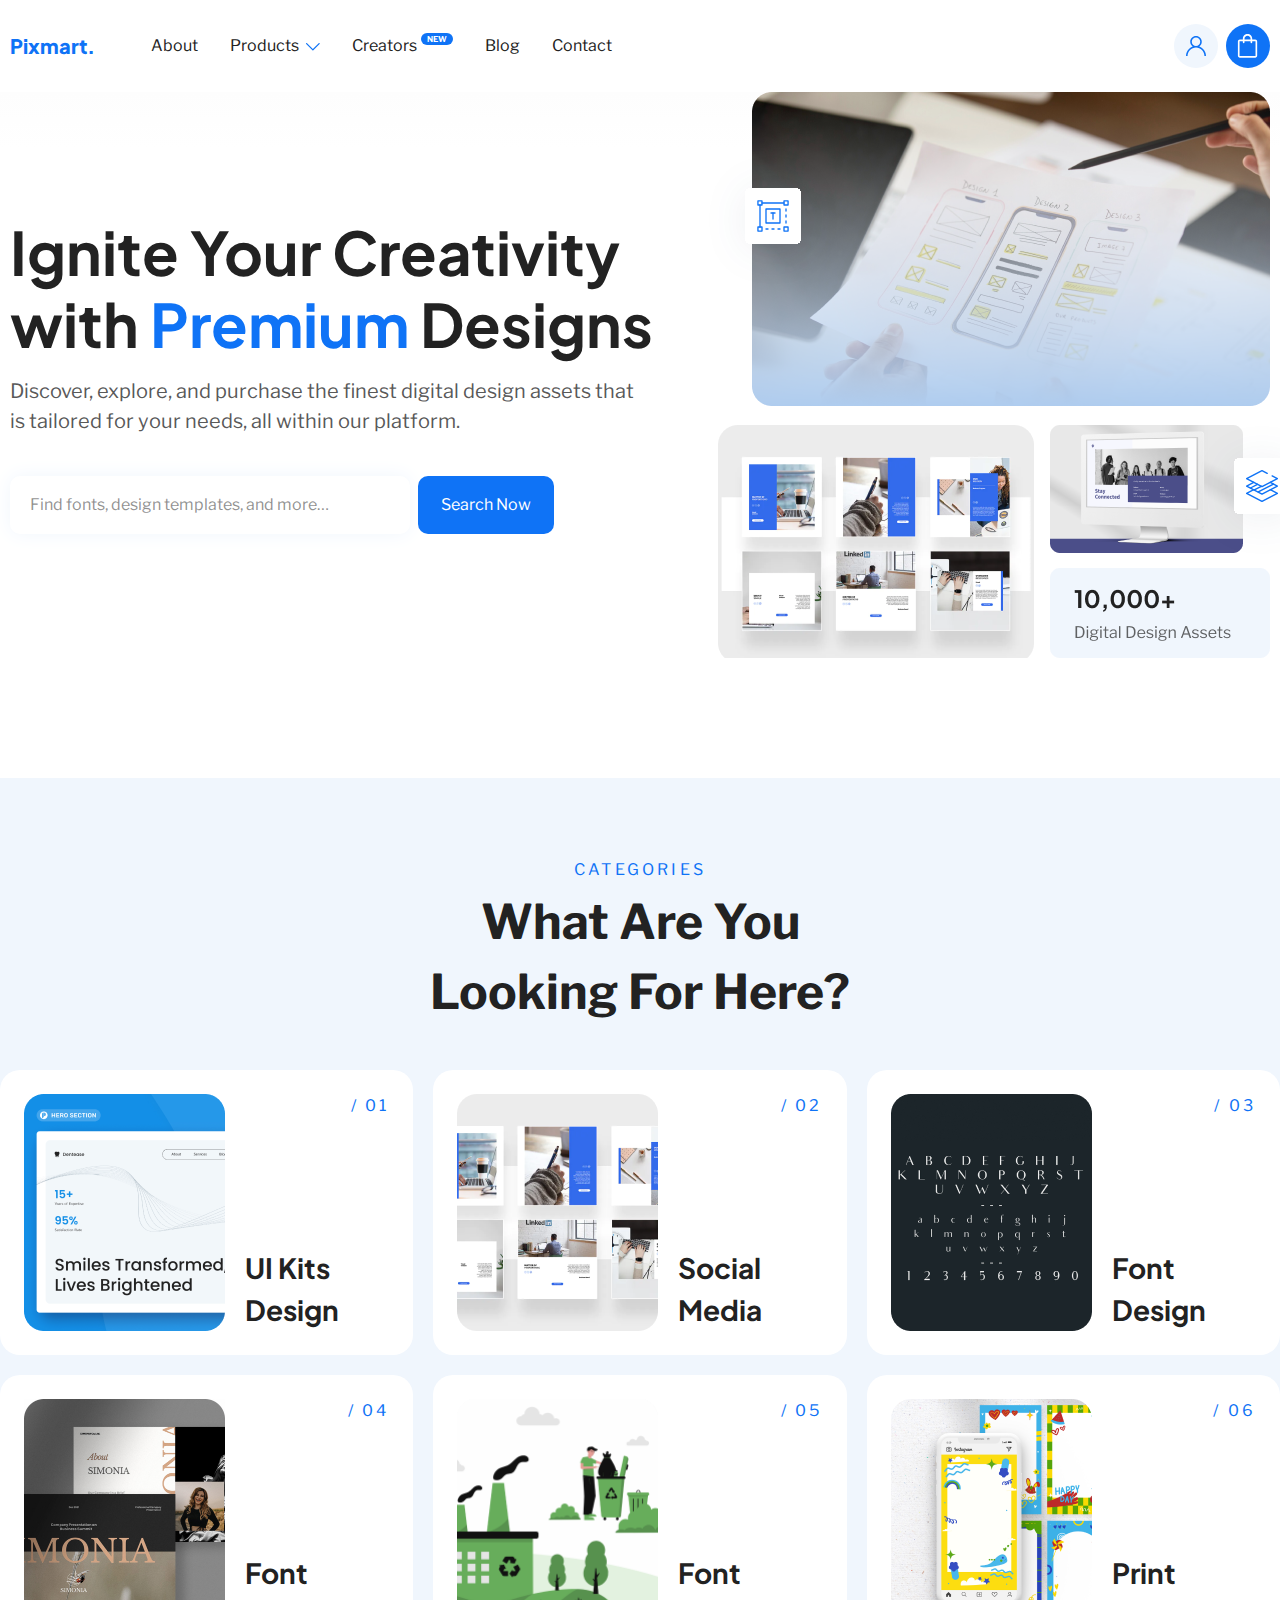
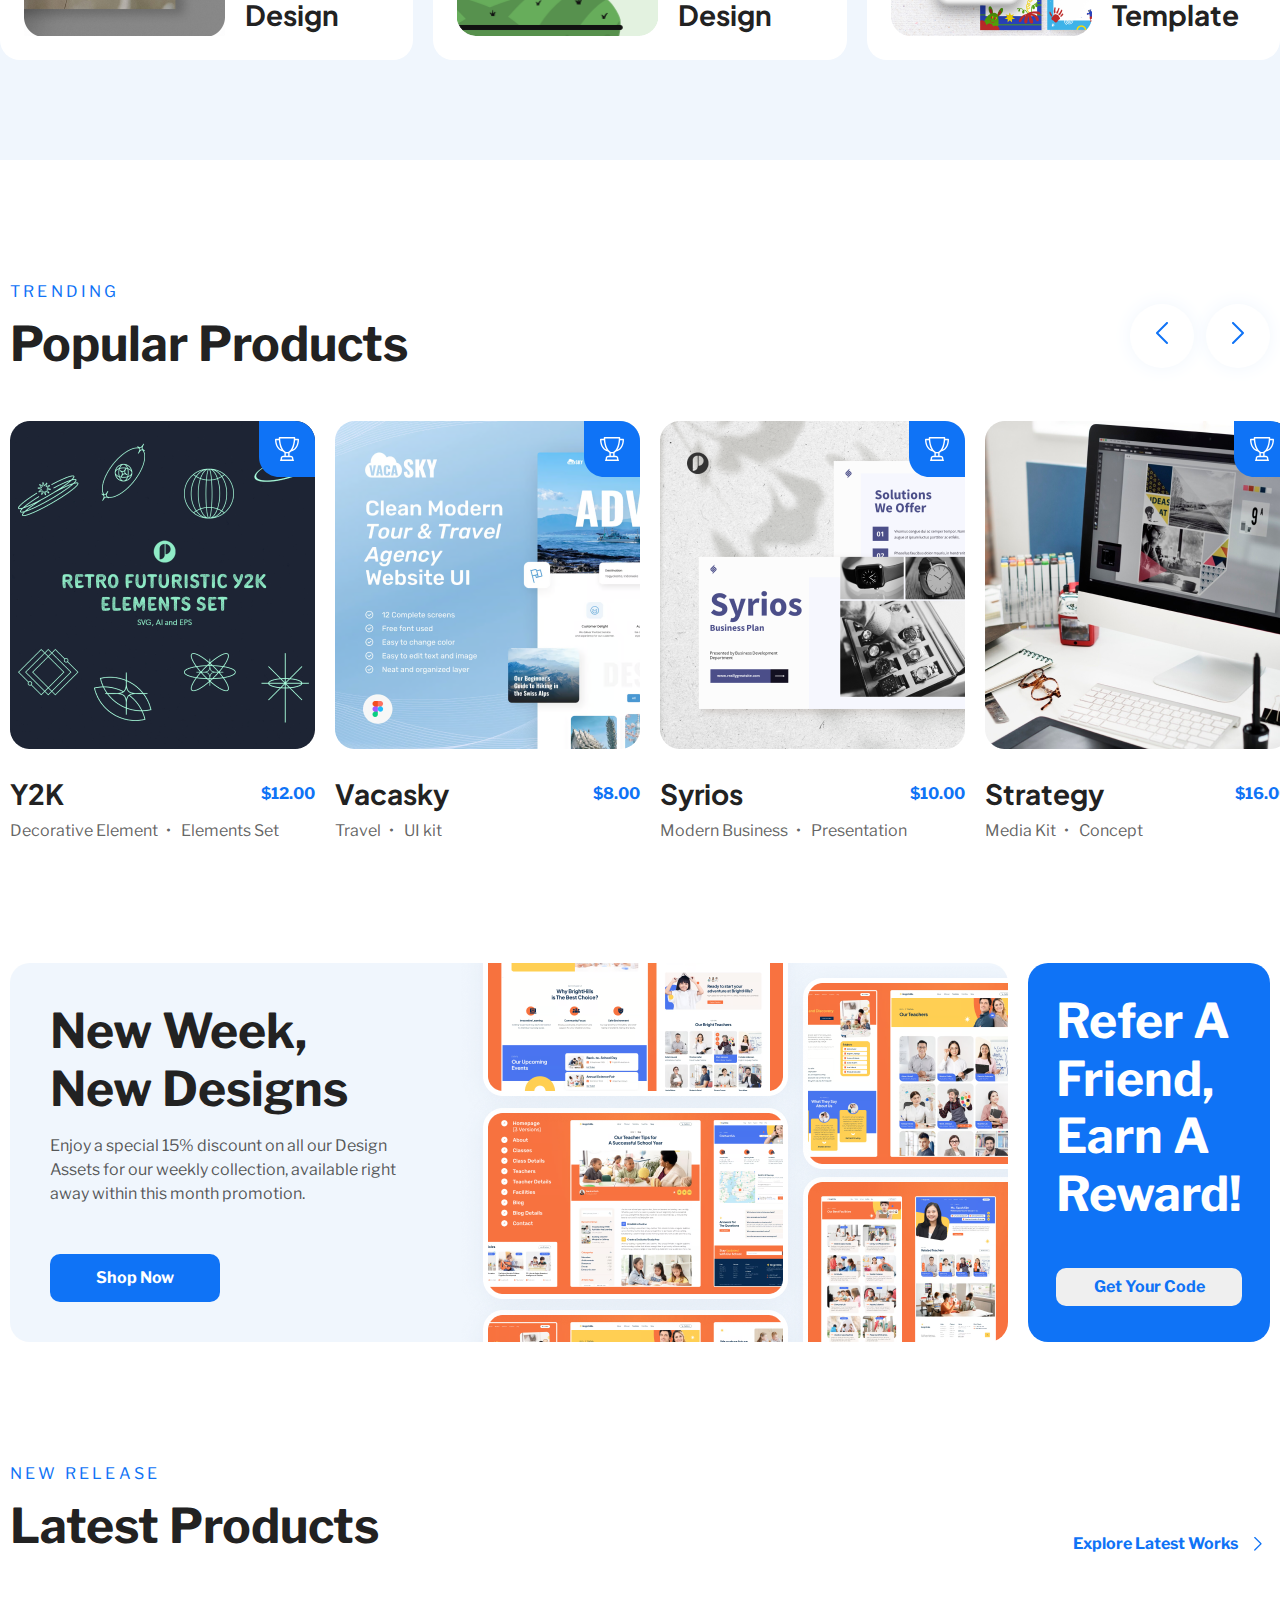
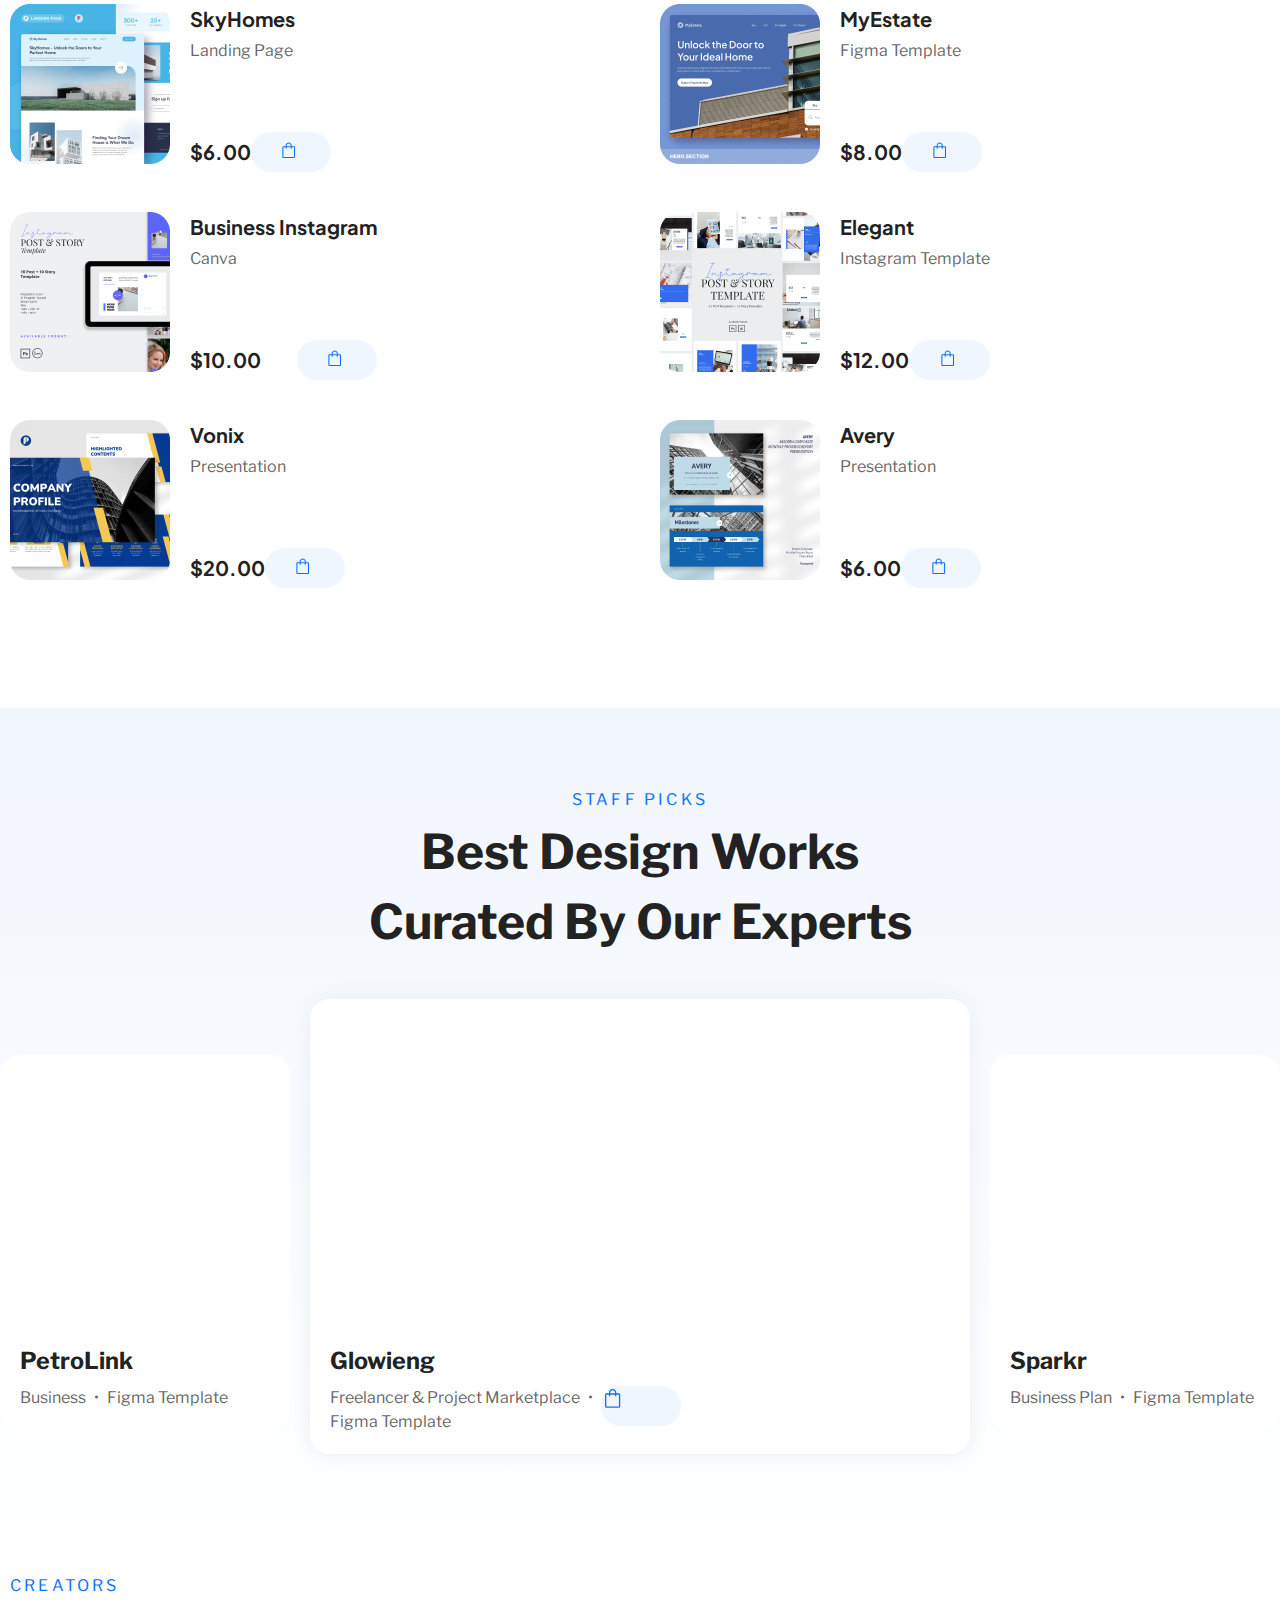
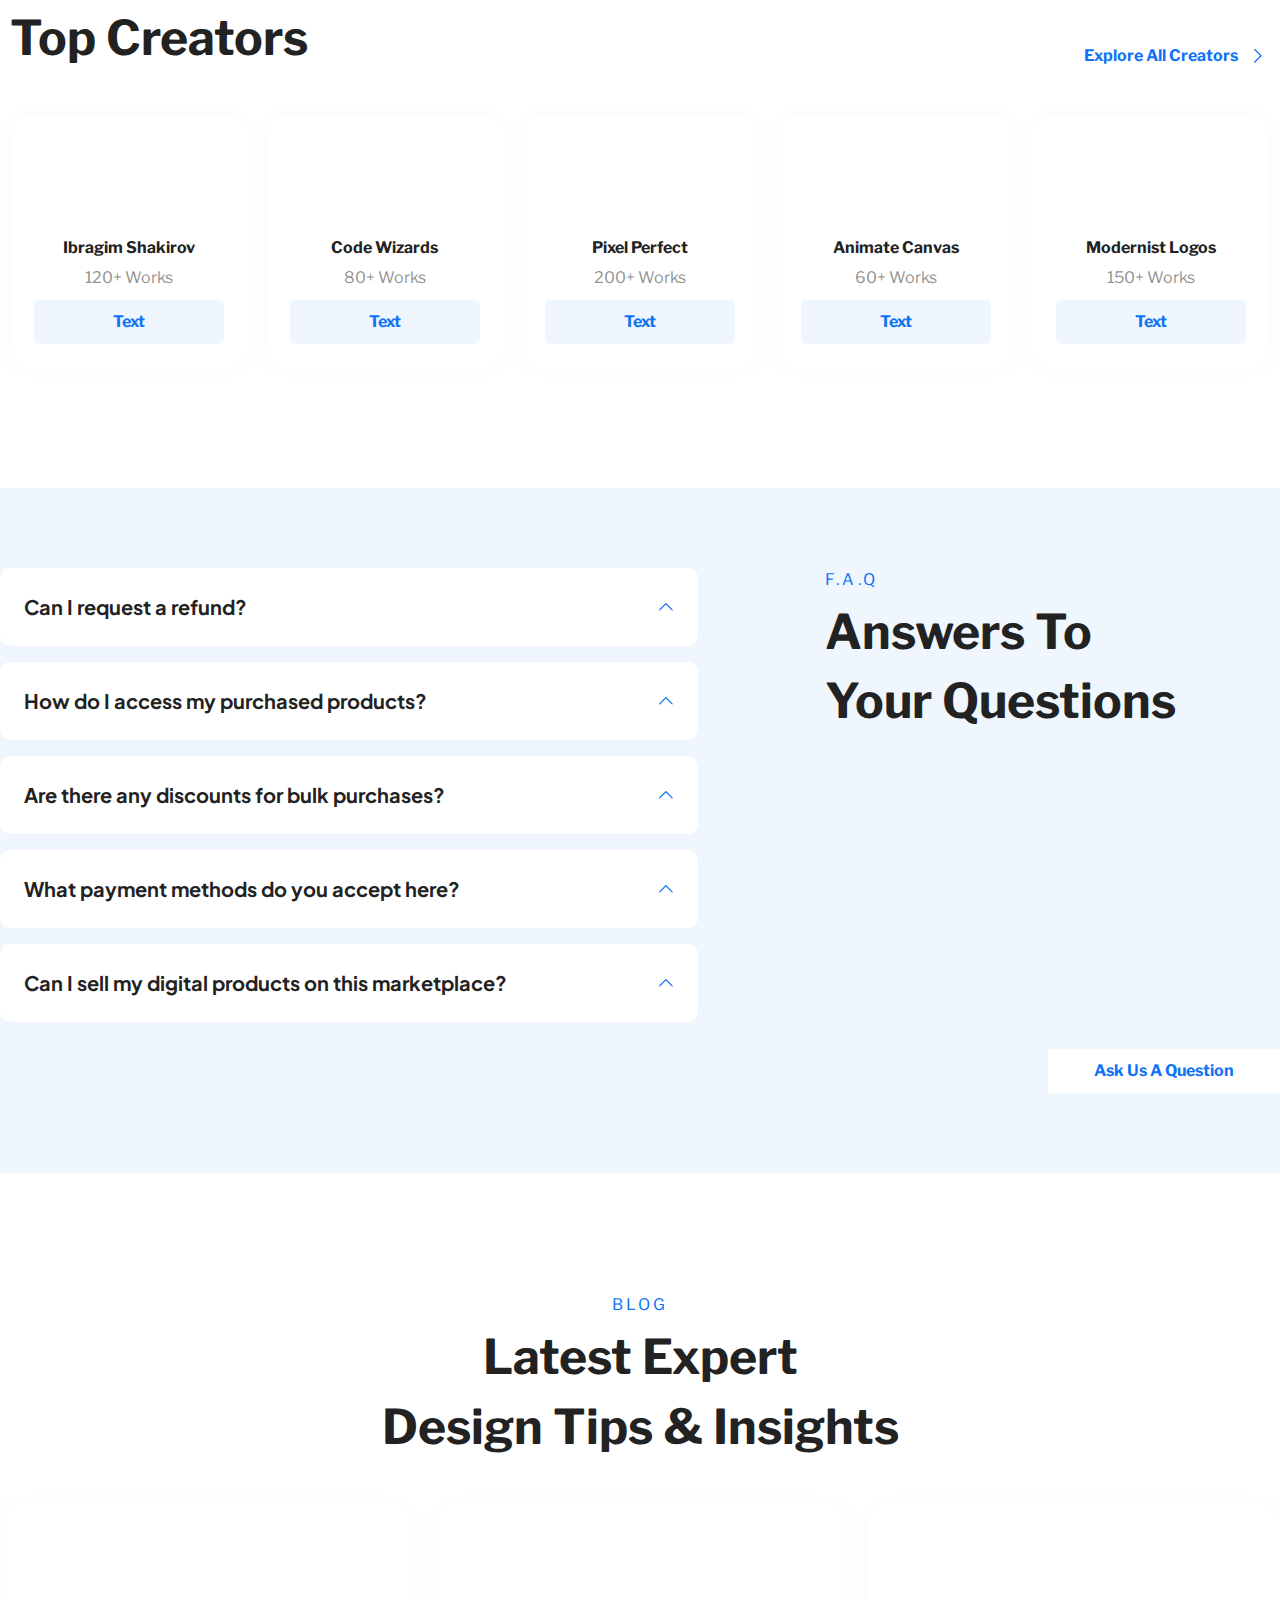
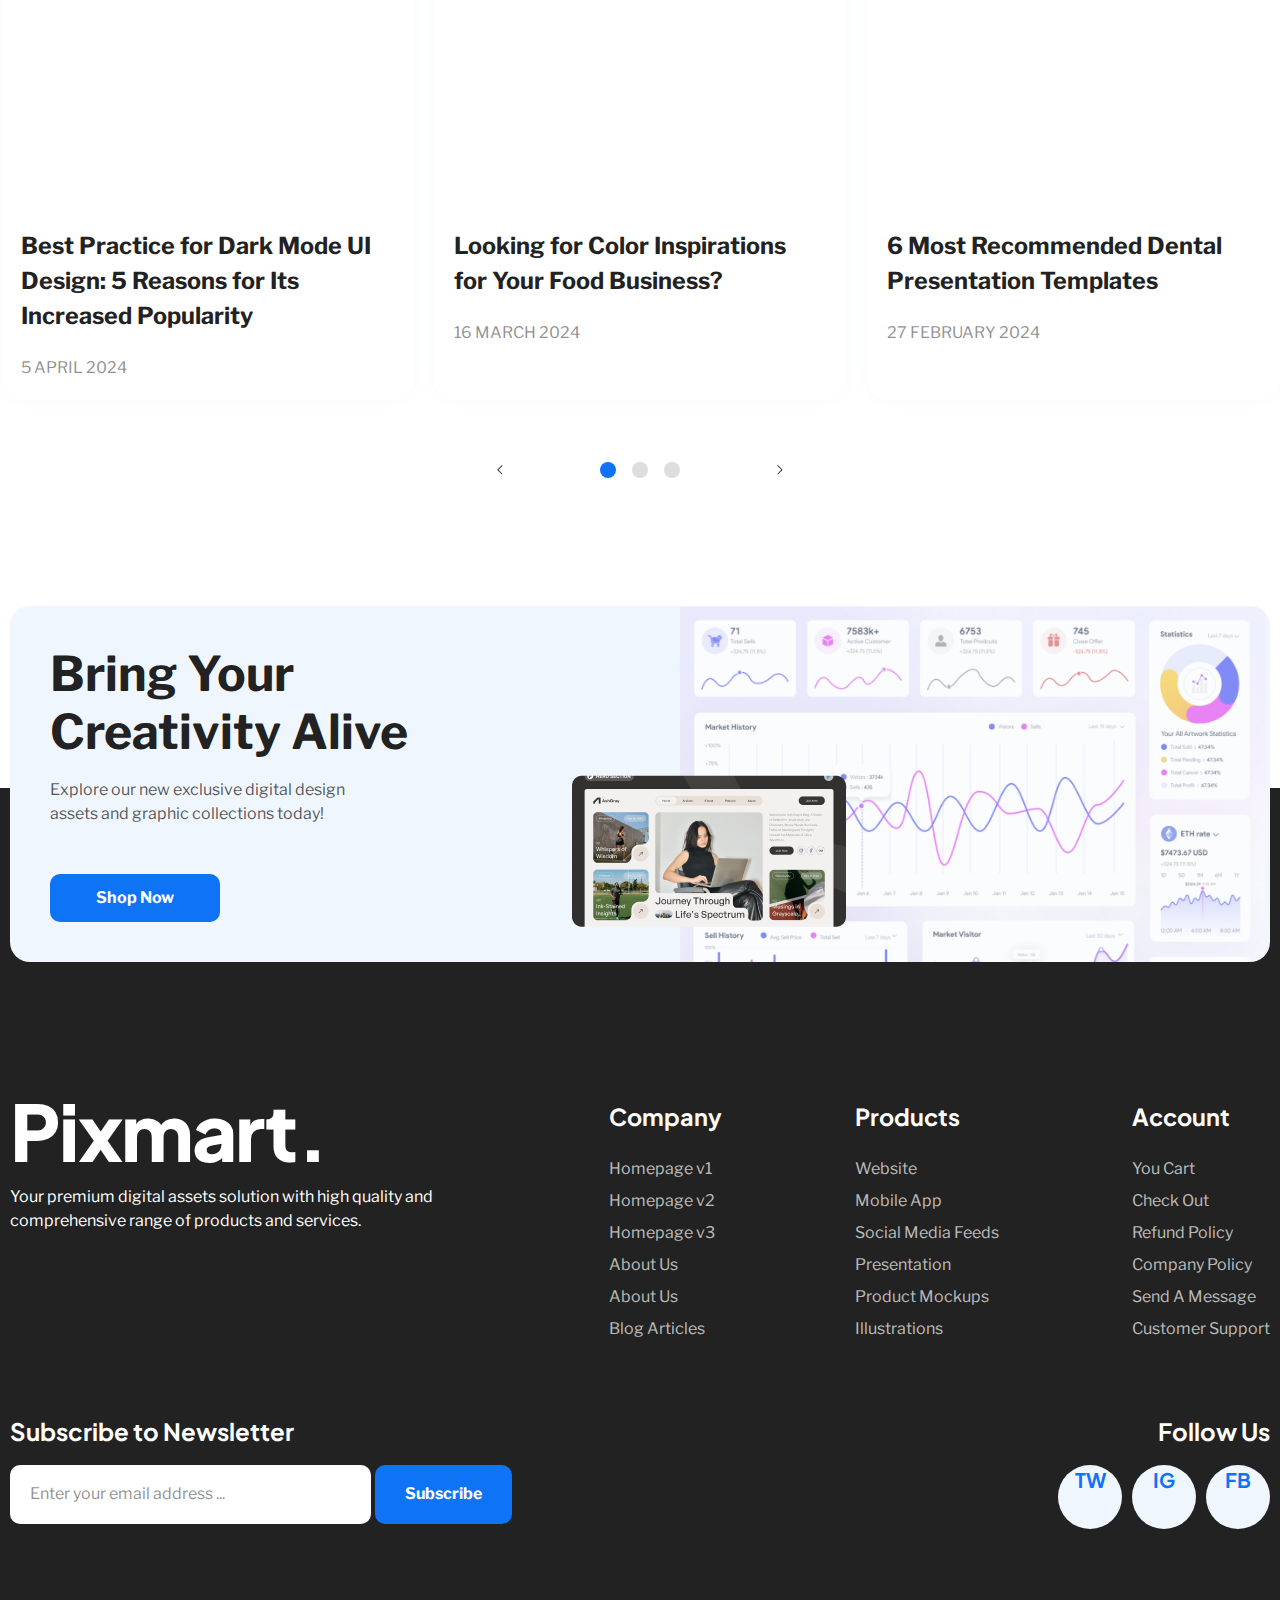
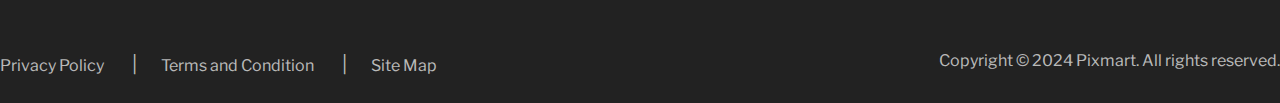
==== commit c22768f5: "#2 added css for index" ====
--- a/index.html
+++ b/index.html
@@ -5,45 +5,51 @@
     <meta name="viewport" content="width=device-width, initial-scale=1.0">
     <title>Pixmart - Best UI Kit For Your Website! 10000+ Assets</title>
     <link rel="shortcut icon" href="/img/favicon.svg" type="image/x-icon">
+
+    <link rel="preconnect" href="https://fonts.googleapis.com">
+    <link rel="preconnect" href="https://fonts.gstatic.com" crossorigin>
+    <link href="https://fonts.googleapis.com/css2?family=Libre+Franklin:wght@100..900&family=Plus+Jakarta+Sans:wght@200..800&display=swap" rel="stylesheet">
+    
+    <link rel="stylesheet" href="/css/normalize.css">
     <link rel="stylesheet" href="/css/style.css">
 </head>
 
 <body class="body"> 
-    <header class="page-header">
-        <nav class="page-header-nav">
-            <a href="index.html" class="header-nav-link">
-                <img src="/img/pixmart-logo.svg" alt="Pixmart logo" loading="lazy" width="100" class="page-header-logo" title="Home Page">
-            </a>
+    <header>
+        <div class="container">
+            <div class="page-header">
+                <nav class="page-header-nav">
+            <span class="header-nav-link">
+                Pixmart.
+            </span>
             
-            <ul class="hidden page-header-list">
+            <ul class="page-header-list">
                 <li class="page-header-item">
                     <a href="about.html" target="_blank">About</a>
                 </li>
 
-                <li class="page-header-item dropdown-toggle"> Products 
-                    <img src="/img/arrow-down-16x16.svg" width="16" loading="lazy" class="arrow-down">
-
+                <li class="page-header-item dropdown-arrow"> Products 
                     <ul class="header-product-list dropdown-list hidden"> 
-                        <li  class="product-item">Lorem.
-                            <a href="#" class="product-link" target="_blank"></a>
-                        </li>
-
-                        <li class="product-item">Lorem.
-                            <a href="#" class="product-link" target="_blank"></a>
-                        </li>
-
-                        <li class="product-item">Lorem.
-                            <a href="#" class="product-link" target="_blank"></a>
-                        </li>
-
-                        <li class="product-item">Lorem.
-                            <a href="#" class="product-link" target="_blank"></a>
+                        <li  class="product-item">
+                            <a href="#" class="product-link" target="_blank">Lorem</a>
+                        </li>
+
+                        <li class="product-item">
+                            <a href="#" class="product-link" target="_blank">Lorem</a>
+                        </li>
+
+                        <li class="product-item">
+                            <a href="#" class="product-link" target="_blank">Lorem</a>
+                        </li>
+
+                        <li class="product-item">
+                            <a href="#" class="product-link" target="_blank">Lorem</a>
                         </li>
                     </ul>
                 </li>
                 
                 <li class="page-header-item">
-                    <a href="creator.html" class="header-item-link" target="_blank">Creators<sup class="suptxt">NEW</sup></a>
+                    <a href="creator.html" class="header-item-link" target="_blank">Creators<sup class="header-suptxt">NEW</sup></a>
                 </li>
 
                 <li class="page-header-item">
@@ -54,917 +60,869 @@
                     <a href="contac-us.html" class="header-item-link" target="_blank">Contact</a>
                 </li>
             </ul>
-        </nav>
-
-        <ul class="footer-buttons hidden">
-            <li class="footer-button-cabinet">
-                <a href="cabinet.html" title="Presonal Cabinet" class="footer-button-link" target="_blank">
-                    <img src="/img/icon-cabinet.svg" width="24" height="24" alt="icon cabinet button" class="footer-button-icon">
+                </nav>
+            
+                <ul class="header-buttons">
+            <li class="header-button">
+                <a href="#" class="header-button-link" target="_blank">
+                    <svg width="20" height="20" class="header-button-img">
+                        <use href="/sprite.svg#cabinet"></use>
+                    </svg>
                 </a>
             </li>
 
-            <li class="footer-button-cart">
-                <a href="cart.html" title="My Cart" class="footer-button-link" target="_blank">
-                    <img src="/img/icon-bag.svg" width="24" height="24" alt="icon cart button" class="footer-button-icon">
-                </a> 
+            <li class="header-button">
+                <a href="#" class="header-button-link blue-bg" target="_blank">
+                    <svg width="24" height="24" class="header-button-img">
+                        <use href="/sprite.svg#cart"></use>
+                    </svg> 
+                </a>
             </li>         
-        </ul>
+                </ul>
+            </div>
+        </div>
     </header>
     
     <main class="page-main">
         <section class="section-hero">
-            <h1 class="hero-heading">Ignite Your Creativity with <span class="hero-heading-text">Premium</span> Designs</h1>
+            <div class="container">
+                <div class="section-hero-block">
+                    <h1 class="hero-heading">Ignite Your Creativity with <span class="hero-heading-text">Premium</span> Designs</h1>
+
+                    <p class="hero-text">Discover, explore, and purchase the finest digital design assets that is tailored for your needs, all within our platform.</p>
+                    
+                    <form action="/catalog-search" method="get" class="form-search-catalog">
+                        <label for="search-field hidden"></label>
+                        
+                        <input type="search" placeholder="Find fonts, design templates, and more…" class="input-search" id="search-field">
+                        
+                        <button type="button" title="Search by catalog" class="button-search">Search Now</button>
+                    </form>
+                </div>
+            </div>
+        </section>
+
+        <section class="section-categories">
+            <div class="container">
+                <h2 class="section-heading">Categories</h2>
+
+                <p class="section-paragraph">What are You</p>
+                  
+                <p class="section-paragraph">Looking For Here?</p>  
+
+                <ol class="categories-list">
+                    <li class="categories-item">
+                        <article class="categories-card">
+                            <a href="catalog-items.html" class="card-link">
+                                <img src="/img/categories1.png" class="card-img" alt="Product Description" width="201" height="237" loading="lazy">
+
+                                <span class="card-name">UI Kits Design</span>
+                            </a>
+                        </article>
+                    </li>
+
+                    <li class="categories-item">
+                        <article class="categories-card">
+                            <a href="catalog-items.html" class="card-link">
+                                <img src="/img/categories2.png" class="card-img" alt="Product Description" width="201" height="237" loading="lazy">
+
+                                <span class="card-name">Social Media</span>
+                            </a>
+                        </article>
+                    </li>
+
+                    <li class="categories-item">
+                        <article class="categories-card">
+                            <a href="catalog-items.html" class="card-link">
+                                <img src="/img/categories3.png" class="card-img" alt="Product Description" width="201" height="237" loading="lazy">
+
+                                <span class="card-name">Font Design</span>
+                            </a>
+                        </article>
+                    </li>
+
+                    <li class="categories-item">
+                        <article class="categories-card">
+                            <a href="catalog-items.html" class="card-link">
+                                <img src="/img/categories4.png" class="card-img" alt="Product Description" width="201" height="237" loading="lazy">
+
+                                <span class="card-name">Font Design</span>
+                            </a>
+                        </article>
+                    </li>
+
+                    <li class="categories-item">
+                        <article class="categories-card">
+                            <a href="catalog-items.html" class="card-link">
+                                <img src="/img/categories5.png" class="card-img" alt="Product Description" width="201" height="237" loading="lazy">
+
+                                <span class="card-name">Font Design</span>
+                            </a>
+                        </article>
+                    </li>
+
+                    <li class="categories-item">
+                        <article class="categories-card">
+                            <a href="catalog-items.html" class="card-link">
+                                <img src="/img/categories6.png" class="card-img" alt="Product Description" width="201" height="237" loading="lazy">
+
+                                <span class="card-name">Print Template</span>
+                            </a>
+                        </article>
+                    </li>
+                </ol>
+            </div>
+        </section>
+
+        <section class="section-trending"> 
+            <div class="container">      
+                <h2 class="section-heading width-heading">TRENDING</h2>
+
+                <p class="section-paragraph">Popular Products</p>       
+
+                <ol class="trending-pagination"> 
+                    <li class="trending-pagination-item">
+                        <button href="#" class="trending-pagination-button">
+                            <svg width="12" height="22" class="header-button-img">
+                                <use href="/sprite.svg#arrow-left"></use>
+                            </svg>  
+                        </button>
+                    </li>
+
+                    <li class="trending-pagination-item">                    
+                        <button href="#" class="trending-pagination-button">
+                            <svg width="12" height="22" class="header-button-img">
+                                <use href="/sprite.svg#arrow-right"></use>
+                            </svg>
+                        </button>
+                    </li>
+                </ol>
+
+                <ul class="trending-list">
+                    <li class="trending-item">
+                        <article class="trending-card">
+                            <a href="catalog-items.html" class="trending-link">
+                                <img src="/img/trending-product1.png" class="trending-img" alt="Product Description" width="305" height="328" loading="lazy">
+
+                                <header class="trending-header">
+                                    <h3 class="trending-name">Y2K</h3>
+                                    <p class="trending-price">$12.00</p>
+                                </header>
+
+                                <div class="trending-way">
+                                    <p class="trending-way1">Decorative Element</p>
+
+                                    <p class="trending-way2">Elements Set</p>
+                                </div>
+                            </a>
+                        </article>
+                    </li>
+
+                    <li class="trending-item">
+                        <article class="trending-card">
+                            <a href="catalog-items.html" class="trending-link">
+                                <img src="/img/trending-product2.png" class="trending-img" alt="Product Description" width="305" height="328" loading="lazy">
+
+                                <header class="trending-header">
+                                    <h3 class="trending-name">Vacasky</h3>
+                                    <p class="trending-price">$8.00</p>
+                                </header>
+
+                                <div class="trending-way">
+                                    <p class="trending-way1">Travel</p>
+
+                                    <p class="trending-way2">UI kit</p>
+                                </div>
+                            </a>
+                        </article>
+                    </li>
+                    
+                    <li class="trending-item">
+                        <article class="trending-card">
+                            <a href="catalog-items.html" class="trending-link">
+                                <img src="/img/trending-product3.png" class="trending-img" alt="Product Description" width="305" height="328" loading="lazy">
+
+                                <header class="trending-header">
+                                    <h3 class="trending-name">Syrios</h3>
+                                    <p class="trending-price">$10.00</p>
+                                </header>
+
+                                <div class="trending-way">
+                                    <p class="trending-way1">Modern Business</p>
+
+                                    <p class="trending-way2">Presentation</p>
+                                </div>
+                            </a>
+                        </article>
+                    </li>
+
+                    <li class="trending-item">
+                        <article class="trending-card">
+                            <a href="catalog-items.html" class="trending-link">
+                                <img src="/img/trending-product4.png" class="trending-img" alt="Product Description" width="305" height="328" loading="lazy">
+
+                                <header class="trending-header">
+                                    <h3 class="trending-name">Strategy</h3>
+                                    <p class="trending-price">$16.00</p>
+                                </header>
+
+                                <div class="trending-way">
+                                    <p class="trending-way1">Media Kit</p>
+
+                                    <p class="trending-way2">Concept</p>
+                                </div>
+                            </a>
+                        </article>
+                    </li>
+
+                </ul>
+            </div>
+        </section>
+
+        <section class="section-referal container">
+            <div class="referal-block-left">
+                <h2 class="hidden">Referal System</h2>
+    
+                <p class="section-paragraph">New Week, 
+                                             New Designs                   
+                </p>
+    
+                <p class="referal-text">Enjoy a special 15% discount on all our Design
+                                        Assets for our weekly collection, available right
+                                        away within this month promotion.                   
+                </p>
                 
-            <p class="hero-text">Discover, explore, and purchase the finest digital design assets that is tailored for your needs, all within our platform.</p>
+                <a href="catalog.html" target="_blank" title="Catalog" class="referal-button-shop">Shop Now</a>
+            </div>
             
-            <form action="/catalog-search" method="get" class="form-search-catalog">
-                <input type="search" placeholder="Find fonts, design templates, and more…" class="input-search">
-                <button title="Search by catalog" class="search-button">Search Now</button>
-            </form>
-            
-            <figure class="hero-images">
-                <img src="/img/hero-img1.png" width="518" height="314" alt="Promo image" class="hero-img"> <!-- тут закругление сделано в css? Если да, то где найти ориг фото? -->
-                <img src="/img/hero-img2.png" width="316" height="238" alt="Promo image" class="hero-img">
-                <img src="/img/hero-img1.png" width="138" height="128" alt="Promo image" class="hero-img">
-                <img src="/img/hero-icon1.svg" width="56" alt="Promo icon" class="hero-icon">
-                <img src="/img/hero-icon2.svg" width="56" alt="Promo icon" class="hero-icon">
-            </figure>
-
-            <dl class="hero-list">
-                <dt class="hero-termin"> Digital Design Assets</dt>
-
-                <dd class="hero-data">
-                    <strong class="hero-data-text">10,000+</strong>
-                </dd>              
-            </dl>
-        </section>
-
-        <section class="section-categories">
-            <header class="categories-header">
-                <h2 class="categories-heading">Categories</h2>
-
-                <p class="categories-header-content">
-                    <strong class="categories-header-text">What are You Looking For Here?</strong>
-                </p>                   
-            </header>
-
-            <ol class="categories-list hidden">
-                <li class="categories-item">
-                    <article class="categories-unit"> <!-- тут должен быть какой-то слайдер при наведении? Если да, то не совсем понятно, куда именно? А если нет, то для чего доавблено фото шире ? -->
-                        <a href="catalog.html#ui-kits-design" class="categories-unit-link" target="_blank"> <!-- по сути эта ссылка должна вести в category.html, но на этой страница в асайде(слева) в "Categories" нет ни одного из этого списка. Мы представляем себе в уме, что эти категории есть? -->
-                            <figure class="categories-unit-block">
-                                <img src="/img/categories1.png" width="281" height="317" loading="lazy" alt="Example site" class="categories-unit-img">
+
+            <div class="referal-block-right">
+                <p class="section-paragraph">Refer A
+                                             Friend, 
+                                             Earn A
+                                             Reward!                
+                </p>
+
+                <button class="referal-button-code" type="button">Get Your Code</button>
+            </div>
+        </section>
+
+        <section class="section-release container">     
+            <h2 class="section-heading width-heading">NEW RELEASE</h2>
+
+            <p class="section-paragraph">Latest Products</p>     
+
+            <a href="catalog.html#new" class="release-link" target="_blank">Explore Latest Works</a>
+           
+            <ul class="release-list">
+                <li class="release-item">
+                    <a href="" class="release-img">
+                        <img src="/img/release-product1.png" alt="Product discription" width="160" height="160" loading="lazy">
+                    </a>
+
+                    <div class="release-block"> 
+                        <header>               
+                            <h3 class="release-heading">
+                                <a href="">SkyHomes</a>
+                            </h3>
+
+                            <a href="" class="release-way">Landing Page</a>
+                        </header>
+                        
+                        <div class="release-block-buying">
+                            <p class="release-price">$6.00</p>
+                     
+                            <a href="" class="release-button">
+                                <svg width="20" height="20" class="release-button-img">
+                                    <use href="/sprite.svg#bag"></use>
+                                </svg>
+                            </a>
+                        </div>
+                    </div>    
+                </li>
+
+                <li class="release-item">
+                    <a href="" class="release-img">
+                        <img src="/img/release-product4.png" alt="Product discription" width="160" height="160" loading="lazy">
+                    </a>
+
+                    <div class="release-block"> 
+                        <header>               
+                            <h3 class="release-heading">
+                                <a href="">MyEstate</a>
+                            </h3>
+
+                            <a href="" class="release-way">Figma Template</a>
+                        </header>
+                        
+                        <div class="release-block-buying">
+                            <p class="release-price">$8.00</p>
+                     
+                            <a href="" class="release-button">
+                                <svg width="20" height="20" class="release-button-img">
+                                    <use href="/sprite.svg#bag"></use>
+                                </svg>
+                            </a>
+                        </div>
+                    </div>    
+                </li>
+
+                <li class="release-item">
+                    <a href="" class="release-img">
+                        <img src="/img/release-product2.png" alt="Product discription" width="160" height="160" loading="lazy">
+                    </a>
+
+                    <div class="release-block"> 
+                        <header>               
+                            <h3 class="release-heading">
+                                <a href="">Business Instagram</a>
+                            </h3>
+
+                            <a href="" class="release-way">Canva</a>
+                        </header>
+                        
+                        <div class="release-block-buying">
+                            <p class="release-price">$10.00</p>
+                     
+                            <a href="" class="release-button">
+                                <svg width="20" height="20" class="release-button-img">
+                                    <use href="/sprite.svg#bag"></use>
+                                </svg>
+                            </a>
+                        </div>
+                    </div>    
+                </li>
+                          
+                <li class="release-item">
+                    <a href="" class="release-img">
+                        <img src="/img/release-product5.png" alt="Product discription" width="160" height="160" loading="lazy">
+                    </a>
+
+                    <div class="release-block"> 
+                        <header>               
+                            <h3 class="release-heading">
+                                <a href="">Elegant</a>
+                            </h3>
+
+                            <a href="" class="release-way">Instagram Template</a>
+                        </header>
+                        
+                        <div class="release-block-buying">
+                            <p class="release-price">$12.00</p>
+                     
+                            <a href="" class="release-button">
+                                <svg width="20" height="20" class="release-button-img">
+                                    <use href="/sprite.svg#bag"></use>
+                                </svg>
+                            </a>
+                        </div>
+                    </div>    
+                </li>
+
+                <li class="release-item">
+                    <a href="" class="release-img">
+                        <img src="/img/release-product3.png" alt="Product discription" width="160" height="160" loading="lazy">
+                    </a>
+
+                    <div class="release-block"> 
+                        <header>               
+                            <h3 class="release-heading">
+                                <a href="">Vonix</a>
+                            </h3>
+
+                            <a href="" class="release-way">Presentation</a>
+                        </header>
+                        
+                        <div class="release-block-buying">
+                            <p class="release-price">$20.00</p>
+                     
+                            <a href="" class="release-button">
+                                <svg width="20" height="20" class="release-button-img">
+                                    <use href="/sprite.svg#bag"></use>
+                                </svg>
+                            </a>
+                        </div>
+                    </div>    
+                </li>
+
+                <li class="release-item">
+                    <a href="" class="release-img">
+                        <img src="/img/release-product6.png" alt="Product discription" width="160" height="160" loading="lazy">
+                    </a>
+
+                    <div class="release-block"> 
+                        <header>               
+                            <h3 class="release-heading">
+                                <a href="">Avery</a>
+                            </h3>
+
+                            <a href="" class="release-way">Presentation</a>
+                        </header>
+                        
+                        <div class="release-block-buying">
+                            <p class="release-price">$6.00</p>
+                     
+                            <a href="" class="release-button">
+                                <svg width="20" height="20" class="release-button-img">
+                                    <use href="/sprite.svg#bag"></use>
+                                </svg>
+                            </a>
+                        </div>
+                    </div>    
+                </li>
+            </ul>
+        </section>
+
+        <section class="section-staff">
+            <div class="container">
+                <h2 class="section-heading">STAFF PICKS</h2>
+
+                <p class="section-paragraph">Best Design Works</p>
+                
+                <p class="section-paragraph">Curated by Our Experts</p>
+
+                <ol class="staff-list">
+                    <li class="staff-item shadow">
+                        <article class="staff-card">
+                            <a href="#" class="staff-link">
+                                <img src="/img/staff-product1.png" class="staff-img" alt="Product Description" width="620" height="300" loading="lazy">
+
+                                <h3 class="staff-name">Glowieng</h3>
                             
-                                <figcaption class="categories-unit-info"><span class="categories-unit-number">/ 01</span> <strong class="categories-unit-name">UI Kits Design</strong></figcaption>
-                            </figure>
-                        </a>
+                                <div class="staff-way">
+                                    <p class="staff-way1">Freelancer & Project Marketplace</p>
+
+                                    <p class="staff-way2">Figma Template</p>
+                                    
+                                    <a href="#" class="staff-button">
+                                        <svg width="24" height="24" class="staff-button-img">
+                                            <use href="/sprite.svg#bag"></use>
+                                        </svg>
+                                    </a>
+                                </div>
+                            </a>
+                        </article>
+                    </li>
+
+                    <li class="staff-item custom">
+                        <article class="staff-card">
+                            <a href="#" class="staff-link">
+                                <img src="/img/staff-product2.png" class="staff-img" alt="Product Description" width="250" height="244" loading="lazy">
+
+                                <h3 class="staff-name">PetroLink </h3>
+                            
+                                <div class="staff-way">
+                                    <p class="staff-way1">Business</p>
+
+                                    <p class="staff-way2">Figma Template</p>
+                                </div>
+                            </a>
+                        </article>
+                    </li>
+
+                    <li class="staff-item">
+                        <article class="staff-card">
+                            <a href="#" class="staff-link">
+                                <img src="/img/staff-product3.png" class="staff-img" alt="Product Description" width="250" height="244" loading="lazy">
+
+                                <h3 class="staff-name">Sparkr</h3>
+                            
+                                <div class="staff-way">
+                                    <p class="staff-way1">Business Plan</p>
+
+                                    <p class="staff-way2">Figma Template</p>
+                                </div>
+                            </a>
+                        </article>
+                    </li>   
+                </ol>
+            </div>
+        </section>
+
+        <section class="section-creators container">
+            <h2 class="section-heading width-heading">CREATORS</h2>
+
+            <p class="section-paragraph">Top Creators</p>     
+
+            <a href="catalog.html#new" class="creators-link" target="_blank">Explore All Creators</a>
+
+            <ul class="creators-list">
+                <li class="creators-item">
+                    <article class="creators-card">                      
+                        <img src="/img/creators1.png" alt="Creator 1" class="creators-img" width="80" height="80" loading="lazy">
+
+                        <h3 class="creators-name">Ibragim Shakirov</h3>
+
+                        <p class="creators-works">120+ Works</p>
+
+                        <a class="creators-profile">Text</a>                 
                     </article>
                 </li>
 
-                <li class="categories-item">
-                    <article class="categories-unit">
-                        <a href="catalog.html#social-media" class="categories-unit-link" target="_blank">
-                            <figure class="categories-unit-block">                
-                                <img src="/img/categories2.png" width="281" height="317" loading="lazy" alt="Example site" class="categories-unit-img">
-                            
-                                <figcaption class="categories-unit-info"><span>/ 02</span class="categories-unit-number"> <strong class="categories-unit-name">Social Media</strong></figcaption>
-                            </figure>
-                        </a>
+                <li class="creators-item">
+                    <article class="creators-card">                      
+                        <img src="/img/creators2.png" alt="Creator 2" class="creators-img" width="80" height="80" loading="lazy">
+
+                        <h3 class="creators-name">Code Wizards</h3>
+
+                        <p class="creators-works">80+ Works</p>
+
+                        <a class="creators-profile">Text</a>                 
                     </article>
                 </li>
 
-                <li class="categories-item">
-                    <article class="categories-unit">
-                        <a href="catalog.html#font-design" class="categories-unit-link" target="_blank">
-                            <figure class="categories-unit-block">
-                                <img src="/img/categories3.png" width="281" height="317" loading="lazy" alt="Example site" class="categories-unit-img">
-                                <figcaption class="categories-unit-info"><span>/ 03</span class="categories-unit-number"> <strong class="categories-unit-name">Font Design</strong></figcaption>
-                            </figure>
-                        </a>
+                <li class="creators-item">
+                    <article class="creators-card">                      
+                        <img src="/img/creators3.png" alt="Creator 3" class="creators-img" width="80" height="80" loading="lazy">
+
+                        <h3 class="creators-name">Pixel Perfect</h3>
+
+                        <p class="creators-works">200+ Works</p>
+
+                        <a class="creators-profile">Text</a>                 
                     </article>
                 </li>
 
-                <li class="categories-item">
-                    <article class="categories-unit">
-                        <a href="catalog.html#ppt-slides" class="categories-unit-link" target="_blank">
-                            <figure class="categories-unit-block">
-                                <img src="/img/categories4.png" width="281" height="317" loading="lazy" alt="Example site" class="categories-unit-img">
-                                <figcaption class="categories-unit-info"><span>/ 04</span class="categories-unit-number"> <strong class="categories-unit-name">PPT Slides</strong></figcaption>
-                            </figure>
-                        </a>
+                <li class="creators-item">
+                    <article class="creators-card">                      
+                        <img src="/img/creators4.png" alt="Creator 4" class="creators-img" width="80" height="80" loading="lazy">
+
+                        <h3 class="creators-name">Animate Canvas</h3>
+
+                        <p class="creators-works">60+ Works</p>
+
+                        <a class="creators-profile">Text</a>                 
                     </article>
                 </li>
 
-                <li class="categories-item">
-                    <article class="categories-unit">
-                        <a href="catalog.html#illust-design" class="categories-unit-link" target="_blank">
-                            <figure class="categories-unit-block">
-                                <img src="/img/categories5.png" width="281" height="317" loading="lazy" alt="Example site" class="categories-unit-img">
-                                <figcaption class="categories-unit-info"><span>/ 05</span class="categories-unit-number"> <strong class="categories-unit-name">Illust Design</strong></figcaption>
-                            </figure>
-                        </a>
-                    </article>
-                </li>
-
-                <li class="categories-item">
-                    <article class="categories-unit">
-                        <a href="catalog.html#print-template" class="categories-unit-link" target="_blank">
-                            <figure class="categories-unit-block">
-                                <img src="/img/categories6.png" width="281" height="317" loading="lazy" alt="Example site" class="categories-unit-img">
-                                <figcaption class="categories-unit-info"><span>/ 06</span class="categories-unit-number"> <strong class="categories-unit-name">Print Template</strong></figcaption>
-                            </figure>
-                        </a>
-                    </article>
-                </li>
-            </ol>
-        </section>
-
-        <section class="section-trending">
-            <header class="trending-header">
-                <h2 class="trending-heading"><span class="trending-heading-text">TRENDING</span></h2>
-
-                <p class="trending-paragraph"><strong class="trending-paragraph-text">Popular Products</strong></p>
-            </header>
-
-            <ol class="trending-pagination hidden"> 
-                <li class="trending-pagination-item">
-                    <a href="#" class="trending-pagination-item">&laquo;</a>
-                </li>
-
-                <li class="trending-pagination-item">                    
-                    <a href="#" class="trending-pagination-item">&raquo;</a>
-                </li>
-            </ol>
-
-            <ul class="trending-list hidden">
-                <li class="trending-item">
-                    <article class="trending-unit">
-                        <a href="catalog.html#product" class="trending-unit-link" target="_blank">
-                            <img src="/img/icon-cup.svg" alt="Cup icon" width="30" loading="lazy" class="trending-unit-icon"> <!-- или лучше этот повторяющийся элемент вынести в ul, чтобы потом, возможно, через css его можно дублировать, чтобы каждый раз не загружать картинку?  -->
-
-                            <figure class="trending-unit-block">
-                                <img src="/img/trending-product1.png" alt="UI Example" width="300" loading="lazy" class="trending-unit-img">
-                                
-                                <figcaption class="trending-unit-name"><strong class="trending-unit-text">Y2K</strong></figcaption>
-                            </figure>
-                        </a>
-
-                        <p class="trending-unit-price"><span class="trending-unit-price-text">$12.00</span></p>
-
-                        <nav class="trending-unit-nav">
-                            <ul class="unit-nav-list">
-                                <li class="unit-nav-item">
-                                    <a href="catalog-items.html#decorative-element" target="_blank" class="unit-nav-link">Decorate Element</a>
-                                </li>                              
-                                    
-                                <li class="unit-nav-bull">&bull;</li>
-                                
-                                <li class="unit-nav-item">
-                                    <a href="catalog-items.html#elements-set" target="_blank" class="unit-nav-link">Element Set</a>
-                                </li>
-                            </ul>
-                        </nav>
-                    </article>
-                </li>
-
-                <li class="trending-item">
-                    <article class="trending-unit">
-                        <a href="catalog.html#product" class="trending-unit-link" target="_blank">
-                            <img src="/img/icon-cup.svg" alt="Cup icon" width="30" loading="lazy" class="trending-unit-icon">
-
-                            <figure class="trending-unit-block">
-                                <img src="/img/trending-product2.png" alt="UI Example" width="300" loading="lazy" class="trending-unit-img">
-                                
-                                <figcaption class="trending-unit-name"><strong class="trending-unit-text">Vacasky</strong></figcaption>
-                            </figure>
-                        </a>
-
-                        <p class="trending-unit-price"><span class="trending-unit-price-text">$8.00</span></p>
-
-                        <nav class="trending-unit-nav">
-                            <ul class="unit-nav-list">
-                                <li class="unit-nav-item">
-                                    <a href="catalog-items.html#travel" target="_blank" class="unit-nav-link">Travel</a>
-                                </li>
-
-                                <li class="unit-nav-bull">&bull;</li>
-
-                                <li class="unit-nav-item">
-                                    <a href="catalog-items.html#ui-kit" target="_blank" class="unit-nav-link">UI Kit</a>
-                                </li>
-                            </ul>
-                        </nav>
-                    </article>
-                </li>
-
-                <li class="trending-item">
-                    <article class="trending-unit">
-                        <a href="catalog.html#product" class="trending-unit-link" target="_blank">
-                            <img src="/img/icon-cup.svg" alt="Cup icon" width="30" loading="lazy" class="trending-unit-icon">
-
-                            <figure class="trending-unit-block">
-                                <img src="/img/trending-product3.png" alt="UI Example" width="300" loading="lazy" class="trending-unit-img">
-                                
-                                <figcaption class="trending-unit-name"><strong class="trending-unit-text">Syrios</strong></figcaption>
-                            </figure>
-                        </a>
-
-                        <p class="trending-unit-price"><span class="trending-unit-price-text">$10.00</span></p>
-
-                        <nav class="trending-unit-nav">
-                            <ul class="unit-nav-list">
-                                <li class="unit-nav-item">
-                                    <a href="catalog-items.html#modern-business" target="_blank" class="unit-nav-link">Modern Business</a>
-                                </li>
-
-                                <li class="unit-nav-bull">&bull;</li>
-
-                                <li class="unit-nav-item">
-                                    <a href="catalog-items.html#presentation" target="_blank" class="unit-nav-link">Presentation</a>
-                                </li>
-                            </ul>
-                        </nav>
-                    </article>
-                </li>
-
-                <li class="trending-item">
-                    <article class="trending-unit">
-                        <a href="catalog.html#product" class="trending-unit-link" target="_blank">
-                            <img src="/img/icon-cup.svg" alt="Cup icon" width="30" loading="lazy" class="trending-unit-icon">
-
-                            <figure class="trending-unit-block">
-                                <img src="/img/trending-product4.png" alt="UI Example" width="300" loading="lazy" class="trending-unit-img">
-                                
-                                <figcaption class="trending-unit-name"><strong class="trending-unit-text">Strategy</strong></figcaption>
-                            </figure>
-                        </a>
-
-                        <p class="trending-unit-price"><span class="trending-unit-price-text">$16.00</span></p>
-
-                        <nav class="trending-unit-nav">
-                            <ul class="unit-nav-list">
-                                <li class="unit-nav-item">
-                                    <a href="catalog-items.html#media-kit" target="_blank" class="unit-nav-link">Media Kit</a>
-                                </li>
-
-                                <li class="unit-nav-bull">&bull;</li>
-
-                                <li class="unit-nav-item">
-                                    <a href="catalog-items.html#concept" target="_blank" class="unit-nav-link">Concept</a>
-                                </li>
-                            </ul>
-                        </nav>
-                    </article>
-                </li>
-            </ul>
-        </section>
-
-        <section class="section-promo">
-            <aside class="aside-promo">
-                <figure class="aside-promo-block">
-                    <figurecaption class="aside-promo-content"><strong class="aside-shoping-text">New Week, New Designs</strong></figurecaption>
-
-                    <img src="/img/aside-promo1.png" alt="Example design" width="200" height="100" loading="lazy" class="aside-promo-img">
-                    <img src="/img/aside-promo2.png" alt="Example design" width="200" height="100" loading="lazy" class="aside-promo-img">
-                    <img src="/img/aside-promo3.png" alt="Example design" width="200" height="100" loading="lazy" class="aside-promo-img">
-                    <img src="/img/aside-promo4.png" alt="Example design" width="100" height="100" loading="lazy" class="aside-promo-img">
-                    <img src="/img/aside-promo5.png" alt="Example design" width="100" height="100" loading="lazy" class="aside-promo-img">
-                </figure>
-
-                <p class="aside-promo-text">Enjoy a special 15% discount on all our Design Assets for our weekly collection, available right away within this month promotion.</p>
-
-                <a href="catalog.html" target="_blank" title="Catalog" class="aside-promo-button">Shop Now</a>
-            </aside>
-
-            <aside class="aside-referral">
-                <h3 class="aside-referral-heading">Refer A Friend, Earn A Reward!</h3>
-                <button class="aside-referral-button">Get Your Code</button>
-            </aside>
-        </section>
-
-        <section class="section-release">
-            <header class="release-header">
-                <h2 class="release-heading"><span class="release-heading-text">NEW RELEASE</span></h2>
-
-                <p class="release-paragraph"><strong class="release-paragraph-text">Latest Products</strong></p>
-
-                <nav class="release-nav">
-                    <a href="catalog.html#new" class="release-nav-link" target="_blank">Explore Latest Works
-                        <img src="/img/arrow-right-16x16.svg" alt="Arow right" class="release-nav-icon">
-                    </a>
-                </nav>
-            </header>
-
-            <ul class="release-list hidden">
-                <li class="release-item">
-                    <article class="release-unit">
-                        <a href="catalog.html#product" class="release-unit-link" target="_blank">                        
-                            <figure class="release-unit-block">
-                                <img src="/img/release-product1.png" alt="UI Example" width="150" loading="lazy" class="release-unit-img">
-                                
-                                <figcaption class="release-unit-name"><strong class="release-unit-text">SkyHomes</strong></figcaption>
-                            </figure>
-                        </a>
-
-                        <p class="release-unit-price"><strong class="release-unit-price-text">$6.00</strong></p>
-
-                        <nav class="release-unit-nav">                     
-                            <a href="catalog.html#landing-page" target="_blank" class="unit-nav-link">Landing Page</a> 
-
-                            <a href="catalog.html#sky-homes" target="_blank" title="Get SkyHomes" class="unit-nav-link">
-                                <img src="/img/icon-bag.svg" alt="Icon bag" width="16" class="unit-nav-icon">
-                            </a>
-                        </nav>
-                    </article>
-                </li>
-
-                <li class="release-item">
-                    <article class="release-unit">
-                        <a href="catalog.html#product" class="release-unit-link" target="_blank">                        
-                            <figure class="release-unit-block">
-                                <img src="/img/release-product2.png" alt="UI Example" width="150" loading="lazy" class="release-unit-img">
-                                
-                                <figcaption class="release-unit-name"><strong class="release-unit-text">Business Instagram</strong></figcaption>
-                            </figure>
-                        </a>
-
-                        <p class="release-unit-price"><strong class="release-unit-price-text">$10.00</strong></p>
-
-                        <nav class="release-unit-nav">                     
-                            <a href="catalog.html#canva" target="_blank" class="unit-nav-link">Canva</a> 
-
-                            <a href="catalog.html#business-instagram" target="_blank" title="Get Business Instagram" class="unit-nav-link">
-                                <img src="/img/icon-bag.svg" alt="Icon bag" width="16" class="unit-nav-icon">
-                            </a>
-                        </nav>
-                    </article>
-                </li>
-
-                <li class="release-item">
-                    <article class="release-unit">
-                        <a href="catalog.html#product" class="release-unit-link" target="_blank">                        
-                            <figure class="release-unit-block">
-                                <img src="/img/release-product3.png" alt="UI Example" width="150" loading="lazy" class="release-unit-img">
-                                
-                                <figcaption class="release-unit-name"><strong class="release-unit-text">Vonix</strong></figcaption>
-                            </figure>
-                        </a>
-
-                        <p class="release-unit-price"><strong class="release-unit-price-text">$20.00</strong></p>
-
-                        <nav class="release-unit-nav">                     
-                            <a href="catalog.html#presentation" target="_blank" class="unit-nav-link">Presentation</a> 
-
-                            <a href="catalog.html#vionix" target="_blank" title="Get Vionix" class="unit-nav-link">
-                                <img src="/img/icon-bag.svg" alt="Icon bag" width="16" class="unit-nav-icon">
-                            </a>
-                        </nav>
-                    </article>
-                </li>
-
-                <li class="release-item">
-                    <article class="release-unit">
-                        <a href="catalog.html#product" class="release-unit-link" target="_blank">                        
-                            <figure class="release-unit-block">
-                                <img src="/img/release-product4.png" alt="UI Example" width="150" loading="lazy" class="release-unit-img">
-                                
-                                <figcaption class="release-unit-name"><strong class="release-unit-text">MyEstate</strong></figcaption>
-                            </figure>
-                        </a>
-
-                        <p class="release-unit-price"><strong class="release-unit-price-text">$8.00</strong></p>
-
-                        <nav class="release-unit-nav">                     
-                            <a href="catalog.html#figma-template" target="_blank" class="unit-nav-link">Figma Template</a> 
-
-                            <a href="catalog.html#myestate" target="_blank" title="Get MyEstate" class="unit-nav-link">
-                                <img src="/img/icon-bag.svg" alt="Icon bag" width="16" class="unit-nav-icon">
-                            </a>
-                        </nav>
-                    </article>
-                </li>
-
-                <li class="release-item">
-                    <article class="release-unit">
-                        <a href="catalog.html#product" class="release-unit-link" target="_blank">                        
-                            <figure class="release-unit-block">
-                                <img src="/img/release-product5.png" alt="UI Example" width="150" loading="lazy" class="release-unit-img">
-                                
-                                <figcaption class="release-unit-name"><strong class="release-unit-text">Elegant</strong></figcaption>
-                            </figure>
-                        </a>
-
-                        <p class="release-unit-price"><span class="release-unit-price-text">$12.00</span></p>
-
-                        <nav class="release-unit-nav">                     
-                            <a href="catalog.html#instagram-template" target="_blank" class="unit-nav-link">Instagram Template</a> 
-
-                            <a href="catalog.html#elegant" target="_blank" title="Get Elegant" class="unit-nav-link">
-                                <img src="/img/icon-bag.svg" alt="Icon bag" width="16" class="unit-nav-icon">
-                            </a>
-                        </nav>
-                    </article>
-                </li>
-
-                <li class="release-item">
-                    <article class="release-unit">
-                        <a href="catalog.html#product" class="release-unit-link" target="_blank">                        
-                            <figure class="release-unit-block">
-                                <img src="/img/release-product6.png" alt="UI Example" width="150" loading="lazy" class="release-unit-img">
-                                
-                                <figcaption class="release-unit-name"><strong class="release-unit-text">Avery</strong></figcaption>
-                            </figure>
-                        </a>
-
-                        <p class="release-unit-price"><strong class="release-unit-price-text">$6.00</strong></p>
-
-                        <nav class="release-unit-nav">                     
-                            <a href="catalog.html#presentation" target="_blank" class="unit-nav-link">Presentation</a> 
-
-                            <a href="catalog.html#avery" target="_blank" title="Get Avery" class="unit-nav-link">
-                                <img src="/img/icon-bag.svg" alt="Icon bag" width="16" class="unit-nav-icon">
-                            </a>
-                        </nav>
-                    </article>
-                </li>
-                
-            </ul>
-        </section>
-
-        <section class="section-staff">
-            <header class="staff-header">
-                <h2 class="staff-heading"><span class="staff-heading-text">STAFF PICKS</span></h2>
-
-                <p class="staff-paragraph"><strong class="staff-paragraph-text">Best Design Works Curated by Our Experts</strong></p>               
-            </header>
-
-            <ol class="staff-list hidden">
-                <li class="staff-item">
-                    <article class="staff-unit">
-                        <a href="catalog.html#product" class="staff-unit-link" target="_blank">                        
-                            <figure class="staff-unit-block">
-                                <img src="/img/icon-number02.svg" alt="Number icon" width="30" loading="lazy" class="staff-unit-icon">
-
-                                <img src="/img/staff-product2.png" alt="UI Example" width="150" loading="lazy" class="staff-unit-img">
-                                
-                                <figcaption class="staff-unit-name"><strong class="staff-unit-text">PetroLink</strong></figcaption>
-                            </figure>
-                        </a>
-
-                        <nav class="staff-unit-nav">  
-                            <ul class="staff-unit-list">
-                                <li class="staff-unit-item">                  
-                                    <a href="catalog.html#busines" target="_blank" class="unit-nav-link">Business</a>
-                                </li>
-
-                                <li class="staff-unit-bull">&bull;</li>
-
-                                </li class="staff-unit-item">
-                                    <a href="catalog.html#figma-template" target="_blank" class="unit-nav-link">Figma Template</a>
-                                </li>
-                            </ul>                            
-                        </nav>
-                    </article>
-                </li>
-
-                <li class="staff-item">
-                    <article class="staff-unit">
-                        <a href="catalog.html#product" class="staff-unit-link" target="_blank">                        
-                            <figure class="staff-unit-block">
-                                <img src="/img/icon-number01.svg" alt="Number icon" width="30" loading="lazy" class="staff-unit-icon">
-
-                                <img src="/img/staff-product1.png" alt="UI Example" width="200" loading="lazy" class="staff-unit-img">
-                                
-                                <figcaption class="staff-unit-name"><strong class="staff-unit-text">Glowieng</strong></figcaption>
-                            </figure>
-                        </a>
-
-                        <nav class="staff-unit-nav">  
-                            <ul class="staff-unit-list">  
-                                <li class="staff-unit-item">                
-                                    <a href="catalog.html#freelancer-project-marketplace" target="_blank" class="unit-nav-link">Freelancer & Project Marketplace</a>
-                                </li> 
-
-                                <li class="staff-unit-bull">&bull;</li>
-
-                                <li class="staff-unit-item"> 
-                                    <a href="catalog.html#figma-template" target="_blank" class="unit-nav-link">Figma Template</a>  
-                                </li> 
-
-                                <li class="staff-unit-item"> 
-                                    <a href="catalog.html#gloweing" target="_blank" title="Get Glowieng" class="unit-nav-link">
-                                        <img src="/img/icon-bag.svg" alt="Icon bag" width="16" class="unit-nav-icon">
-                                    </a>
-                                </li> 
-                            </ul>
-                        </nav>
-                    </article>
-                </li>
-
-                <li class="staff-item">
-                    <article class="staff-unit">
-                        <a href="catalog.html#product" class="staff-unit-link" target="_blank">                        
-                            <figure class="staff-unit-block">
-                                <img src="/img/icon-number03.svg" alt="Number icon" width="30" loading="lazy" class="staff-unit-icon">
-
-                                <img src="/img/staff-product3.png" alt="UI Example" width="150" loading="lazy" class="staff-unit-img">
-                                
-                                <figcaption class="staff-unit-name"><strong class="staff-unit-text">Sparkr</strong></figcaption>
-                            </figure>
-                        </a>
-
-                        <nav class="staff-unit-nav"> 
-                            <ul class="staff-unit-list"> 
-                                <li class="staff-unit-item">                  
-                                    <a href="catalog.html#business-plan" target="_blank" class="unit-nav-link">Business Plan</a>
-                                </li>
-
-                                <li class="staff-unit-bull">&bull;</li>
-
-                                <li class="staff-unit-item">
-                                    <a href="catalog.html#figma-template" target="_blank" class="unit-nav-link">Figma Template</a>
-                                </li>
-                            </ul>                            
-                        </nav>
-                    </article>
-                </li>
-            </ol>
-        </section>
-
-        <section class="section-creators">
-            <header class="creators-header">
-                <h2 class="creators-heading"><span class="release-heading-text">CREATORS</span></h2>
-
-                <p class="creators-paragraph"><strong class="release-paragraph-text">Top Creators</strong></p>
-
-                <nav class="creators-nav">
-                    <a href="creator.html" class="creators-nav-link">Explore All Creators
-                        <img src="/img/arrow-right-16x16.svg" alt="Arow right" class="creators-nav-icon">
-                    </a>
-                </nav>
-            </header>
-
-            <ul class="creators-list hidden">
                 <li class="creators-item">
-                    <article class="creators-unit">
-                        <a href="catalog.html#ibragim-shakirov" class="creators-unit-link" target="_blank">                        
-                            <figure class="creators-unit-block">
-                                <img src="/img/creators1.png" alt="Creator 1" width="100" loading="lazy" class="creators-unit-img">
-                                
-                                <figcaption class="creators-unit-name"><strong class="creators-unit-text">Ibragim Shakirov</strong></figcaption>
-                            </figure>
-
-                            <p class="creators-unit-works">120+ Works</p>
-
-                            <p class="creators-unit-profile">Profile</p>
-                        </a>
-                    </article>
-                </li>
-
-                <li class="creators-item">
-                    <article class="creators-unit">
-                        <a href="catalog.html#code-wizards" class="creators-unit-link" target="_blank">                        
-                            <figure class="creators-unit-block">
-                                <img src="/img/creators2.png" alt="Creator 2" width="100" loading="lazy" class="creators-unit-img">
-                                
-                                <figcaption class="creators-unit-name"><strong class="creators-unit-text">Code Wizards</strong></figcaption>
-                            </figure>
-
-                            <p class="creators-unit-works">80+ Works</p>
-
-                            <p class="creators-unit-profile">Profile</p>
-                        </a>
-                    </article>
-                </li>
-
-                <li class="creators-item">
-                    <article class="creators-unit">
-                        <a href="catalog.html#pixel-perfect" class="creators-unit-link" target="_blank">                        
-                            <figure class="creators-unit-block">
-                                <img src="/img/creators3.png" alt="Creator 3" width="100" loading="lazy" class="creators-unit-img">
-                                
-                                <figcaption class="creators-unit-name"><strong class="creators-unit-text">Pixel Perfect</strong></figcaption>
-                            </figure>
-
-                            <p class="creators-unit-works">200+ Works</p>
-
-                            <p class="creators-unit-profile">Profile</p>
-                        </a>
-                    </article>
-                </li>
-
-                <li class="creators-item">
-                    <article class="creators-unit">
-                        <a href="catalog.html#animate-canvas" class="creators-unit-link" target="_blank">                        
-                            <figure class="creators-unit-block">
-                                <img src="/img/creators4.png" alt="Creator 4" width="100" loading="lazy" class="creators-unit-img">
-                                
-                                <figcaption class="creators-unit-name"><strong class="creators-unit-text">Animate Canvas</strong></figcaption>
-                            </figure>
-
-                            <p class="creators-unit-works">60+ Works</p>
-
-                            <p class="creators-unit-profile">Profile</p>
-                        </a>
-                    </article>
-                </li>
-
-                <li class="creators-item">
-                    <article class="creators-unit">
-                        <a href="catalog.html#modernist-logos" class="creators-unit-link" target="_blank">                        
-                            <figure class="creators-unit-block">
-                                <img src="/img/creators5.png" alt="Creator 5" width="100" loading="lazy" class="creators-unit-img">
-                                
-                                <figcaption class="creators-unit-name"><strong class="creators-unit-text">Modernist Logos</strong></figcaption>
-                            </figure>
-
-                            <p class="creators-unit-works">150+ Works</p>
-
-                            <p class="creators-unit-profile">Profile</p>
-                        </a>
+                    <article class="creators-card">                      
+                        <img src="/img/creators5.png" alt="Creator 5" class="creators-img" width="80" height="80" loading="lazy">
+
+                        <h3 class="creators-name">Modernist Logos</h3>
+
+                        <p class="creators-works">150+ Works</p>
+
+                        <a class="creators-profile">Text</a>                 
                     </article>
                 </li>               
             </ul>
         </section>
         
-        <section class="section-questions">
-            <header class="questions-header">
-                <h2 class="questions-heading"><span class="questions-heading-text">F.A.Q</span></h2>
-
-                <p class="questions-paragraph"><strong class="questions-paragraph-text">Answers to Your Questions</strong></p>  
+        <section class="section-faq">
+            <div class="container">
+                <header class="faq-header">
+                    <h2 class="section-heading">F.A.Q</h2>
+
+                    <p class="section-paragraph">Answers to</p>  
+                    
+                    <p class="section-paragraph">Your Questions</p>  
+                    
+                    <a href="faq.html" class="faq-link" target="_blank">Ask Us A Question</a>
+                </header>
+
+                <div class="faqs-questions">
+                    <details class="faqs-question">
+                        <summary class="question-tittle">Can I request a refund?</summary>
+
+                        <p class="faq-answer">Urna vitae erat et lacus, consectetur ac nulla vestibulum lobortis. Nulla dapibus urna volutpat venenatis, risus faucibus.</p>
+                    </details>
+
+                    <details class="faqs-question">
+                        <summary class="question-tittle">How do I access my purchased products?</summary>
+
+                        <p class="faq-answer">Accessing your purchased products is seamless and hassle-free on our digital design assets marketplace. Simply log in to your account, navigate to the 'My Purchases' section, and you'll find all your purchased products ready for download.</p>
+                    </details>
+
+                    <details class="faqs-question">
+                        <summary class="question-tittle">Are there any discounts for bulk purchases?</summary>
+
+                        <p class="faq-answer">Lorem ipsum dolor sit amet consectetur adipisicing elit. Ad, architecto.</p>
+                    </details>
+
+                    <details class="faqs-question">
+                        <summary class="question-tittle">What payment methods do you accept here?</summary>
+
+                        <p class="faq-answer">Lorem ipsum dolor sit amet consectetur adipisicing elit. Ad, architecto.</p>
+                    </details>
+
+                    <details class="faqs-question">
+                        <summary class="question-tittle">Can I sell my digital products on this marketplace?</summary>
+
+                        <p class="faq-answer">Lorem ipsum dolor sit amet consectetur adipisicing elit. Ad, architecto.</p>
+                    </details>
+                </div>
+            </div>
+        </section>
+
+        <section class="section-blog container">
+            <h2 class="section-heading">BLOG</h2>
+
+            <p class="section-paragraph">Latest Expert</p>
                 
-                <nav class="questions-nav">
-                    <a href="faq.html" class="questions-nav-link" target="_blank">Ask Us A Question</a>
+            <p class="section-paragraph">Design Tips & Insights</p>
+
+            <ul class="blog-list">
+                <li class="blog-item">
+                    <article class="blog-card">
+                        <a href="blog.html" class="blog-link" target="_blank">                       
+                            <img src="/img/blog1.png" alt="Blog Example" width="373" height="272" loading="lazy" class="blog-unit-img">
+                                
+                            <h3 class="blog-name">Best Practice for Dark Mode UI Design: 5 Reasons for Its Increased Popularity</h3>   
+                        </a>
+
+                        <time class="blog-time" datetime="2024-04-5">5 April 2024</time>
+                    </article>
+                </li>
+
+                <li class="blog-item">
+                    <article class="blog-card">
+                        <a href="blog.html" class="blog-link" target="_blank">                       
+                            <img src="/img/blog2.png" alt="Blog Example" width="373" height="272" loading="lazy" class="blog-unit-img">
+                                
+                            <h3 class="blog-name">Looking for Color Inspirations for Your Food Business?</h3>   
+                        </a>
+
+                        <time class="blog-time" datetime="2024-03-16">16 MARCH 2024</time>
+                    </article>
+                </li>
+
+                <li class="blog-item">
+                    <article class="blog-card">
+                        <a href="blog.html" class="blog-link" target="_blank">                       
+                            <img src="/img/blog3.png" alt="Blog Example" width="373" height="272" loading="lazy" class="blog-unit-img">
+                                
+                            <h3 class="blog-name">6 Most Recommended Dental Presentation Templates</h3>   
+                        </a>
+
+                        <time class="blog-time" datetime="2024-02-27">27 FEBRUARY 2024</time>
+                    </article>
+                </li>
+            </ul>
+
+            <ol class="blog-pagination"> 
+                <li class="blog-pagination-arrow">
+                    <button class="blog-pagination-button">
+                        <svg width="16" height="16" class="blog-pagination-img">
+                            <use href="/sprite.svg#arrow-left-black"></use>
+                        </svg>
+                    </button>
+                </li>
+
+                <li class="blog-pagination-dots">
+                    <button class="blog-pagination-button">
+                        <svg width="16" height="16" class="blog-pagination-img">
+                            <use href="/sprite.svg#dot-blue"></use>
+                        </svg>
+                    </button>
+
+                    <button class="blog-pagination-button">
+                        <svg width="16" height="16" class="blog-pagination-img">
+                            <use href="/sprite.svg#dot-grey"></use>
+                        </svg>
+                    </button>
+
+                    <button class="blog-pagination-button">
+                        <svg width="16" height="16" class="blog-pagination-img">
+                            <use href="/sprite.svg#dot-grey"></use>
+                        </svg>
+                    </button>
+                </li>
+
+                <li class="blog-pagination-arrow">
+                    <button class="blog-pagination-button">
+                        <svg width="16" height="16" class="blog-pagination-img">
+                            <use href="/sprite.svg#arrow-right-black"></use>
+                        </svg>
+                    </button>
+                </li>
+            </ol>
+        </section>
+    </main>
+
+    <footer class="page-footer">
+        <section class="section-creativity">
+            <div class="container">
+                <div class="creativity-block">
+                    <h2 class="hidden">Bring Your Creativity Alive</h2>
+
+                    <p class="section-paragraph">Bring Your
+                                                 Creativity Alive                   
+                    </p>
+                
+                    <p class="referal-text">Explore our new exclusive digital design 
+                                            assets and graphic collections today!                   
+                    </p>
+
+                    <a href="catalog.html" target="_blank" title="Catalog" class="referal-button-shop">Shop Now</a>  
+                </div>  
+            </div>   
+        </section>
+
+        <section class="footer-top container">    
+            <h2 class="hidden">Usefull links</h2>
+            
+            <div class="footer-logo-block">
+                <a href="index.html" class="footer-logo">
+                    Pixmart.
+                </a>
+
+                <p class="footer-top-text">Your premium digital assets solution with high quality and comprehensive range of products and services.</p>
+            </div>
+
+            <div class="footer-nav-block">
+                <nav class="footer-nav">
+                    <h3 class="footer-nav-heading">Company</h3>
+
+                    <ul class="footer-nav-list">
+                        <li class="top-nav-item">
+                            <a href="#" class="top-nav-link">Homepage v1</a>
+                        </li>
+
+                        <li class="top-nav-item">
+                            <a href="#" class="top-nav-link">Homepage v2</a>
+                        </li>
+
+                        <li class="top-nav-item">
+                            <a href="#" class="top-nav-link">Homepage v3</a>
+                        </li>
+
+                        <li class="top-nav-item">
+                            <a href="#" class="top-nav-link">About Us</a>
+                        </li>
+
+                        <li class="top-nav-item">
+                            <a href="#" class="top-nav-link">About Us</a>
+                        </li>
+
+                        <li class="top-nav-item">
+                            <a href="#" class="top-nav-link">Blog Articles</a>
+                        </li>
+                    </ul>
                 </nav>
-            </header>
-
-            <details class="faqs-question">
-                <summary class="question-tittle">Can I request a refund?</summary>
-                <p class="faq-answer">Urna vitae erat et lacus, consectetur ac nulla vestibulum lobortis. Nulla dapibus urna volutpat venenatis, risus faucibus.</p>
-            </details>
-
-            <details class="faqs-question">
-                <summary class="question-tittle">How do I access my purchased products?</summary>
-                <p class="faq-answer">Accessing your purchased products is seamless and hassle-free on our digital design assets marketplace. Simply log in to your account, navigate to the 'My Purchases' section, and you'll find all your purchased products ready for download.</p>
-            </details>
-
-            <details class="faqs-question">
-                <summary class="question-tittle">Are there any discounts for bulk purchases?</summary>
-                <p class="faq-answer">Lorem ipsum dolor sit amet consectetur adipisicing elit. Ad, architecto.</p>
-            </details>
-
-            <details class="faqs-question">
-                <summary class="question-tittle">What payment methods do you accept here?</summary>
-                <p class="faq-answer">Lorem ipsum dolor sit amet consectetur adipisicing elit. Ad, architecto.</p>
-            </details>
-
-            <details class="faqs-question">
-                <summary class="question-tittle">Can I sell my digital products on this marketplace?</summary>
-                <p class="faq-answer">Lorem ipsum dolor sit amet consectetur adipisicing elit. Ad, architecto.</p>
-            </details>
-        </section>
-
-        <section class="section-blog">
-            <header class="blog-header">
-                <h2 class="blog-heading"><span class="blog-heading-text">BLOG</span></h2>
-
-                <p class="blog-paragraph"><strong class="blog-paragraph-text">Latest Expert Design Tips & Insights</strong></p>               
-            </header>
-
-            <ul class="blog-list hidden">
-                <li class="blog-item">
-                    <article class="blog-unit">
-                        <a href="blog.html" class="blog-unit-link" target="_blank">                        
-                            <figure class="blog-unit-block">
-                                <img src="/img/icon-typography.svg" alt="Class icon" width="100" loading="lazy" class="staff-unit-icon">
-
-                                <img src="/img/blog1.png" alt="Blog Example" width="350" loading="lazy" class="blog-unit-img">
-                                
-                                <figcaption class="blog-unit-name"><strong class="blog-unit-text">Best Practice for Dark Mode UI Design: 5 Reasons for Its Increased Popularity</strong></figcaption>
-                            </figure>
+
+                <nav class="footer-nav">
+                    <h3 class="footer-nav-heading">Products</h3> 
+
+                    <ul class="footer-nav-list">
+                        <li class="company-item">
+                            <a href="catalog.html" class="top-nav-link">Website</a>
+                        </li>
+
+                        <li class="company-item">
+                            <a href="#" class="top-nav-link">Mobile App</a>
+                        </li>
+
+                        <li class="company-item">
+                            <a href="#" class="top-nav-link">Social Media Feeds</a>
+                        </li>
+
+                        <li class="company-item">
+                            <a href="#" class="top-nav-link">Presentation</a>
+                        </li>
+
+                        <li class="company-item">
+                            <a href="#" class="top-nav-link">Product Mockups</a>
+                        </li>
+
+                        <li class="company-item">
+                            <a href="#" class="top-nav-link">Illustrations</a>
+                        </li>
+                    </ul>
+                </nav>
+
+                <nav class="footer-nav">
+                    <h3 class="footer-nav-heading">Account</h3> 
+                    
+                    <ul class="footer-nav-list">
+                        <li class="company-item">
+                            <a href="cart.html" class="top-nav-link">You Cart</a>
+                        </li>
+
+                        <li class="company-item">
+                            <a href="#" class="top-nav-link">Check Out</a>
+                        </li>
+
+                        <li class="company-item">
+                            <a href="#" class="top-nav-link">Refund Policy</a>
+                        </li>
+
+                        <li class="company-item">
+                            <a href="#" class="top-nav-link">Company Policy</a>
+                        </li>
+
+                        <li class="company-item">
+                            <a href="#" class="top-nav-link">Send A Message</a>
+                        </li>
+
+                        <li class="company-item">
+                            <a href="#" class="top-nav-link">Customer Support</a>
+                        </li>
+                    </ul>
+                </nav>
+            </div>
+        </section>
+
+        <section class="footer-bottom container">  
+            <h2 class="hidden">Get In Touch</h2>
+            
+            <div class="footer-bottom-form">    
+                <label for="email" class="subscription-form-heading">Subscribe to Newsletter</label> 
+
+                <form action="/user-email-newsletter" method="POST" class="subscription-form"> 
+                    <input type="email" 
+                           name="email" 
+                           id="email" 
+                           placeholder="Enter your email address ..." 
+                           required 
+                           class="subscription-form-field" 
+                           pattern="[a-z0-9._%+-]+@[a-z0-9.-]+\.[a-z]{2,}$">
+
+                    <button type="submit" class="subscription-form-button">Subscribe</button>
+                </form>
+            </div>
+
+            <div class="footer-bottom-social">
+                <h3 class="bottom-social-heading">Follow Us</h3>
+
+                <ul class="bottom-social-list">
+                    <li class="bottom-social-item">
+                        <a href="http://x.com" target="_blank" class="bottom-social-link">
+                            TW
                         </a>
-
-                        <time datetime="2024-04-5">5 April 2024</time>
-                    </article>
-                </li>
-
-                <li class="blog-item">
-                    <article class="blog-unit">
-                        <a href="blog.html" class="blog-unit-link" target="_blank">                        
-                            <figure class="blog-unit-block">
-                                <img src="/img/icon-ui-ux-design.svg" alt="Class icon" width="100" loading="lazy" class="staff-unit-icon">
-
-                                <img src="/img/blog2.png" alt="Blog Example" width="350" loading="lazy" class="blog-unit-img">
-                                
-                                <figcaption class="blog-unit-name"><strong class="blog-unit-text">Looking for Color Inspirations for Your Food Business?</strong></figcaption>
-                            </figure>
+                    </li>
+
+                    <li class="bottom-social-item">
+                        <a href="http://instagram.com" target="_blank" class="bottom-social-link">
+                            IG
                         </a>
-
-                        <time datetime="2024-043-16">16 March 2024</time>
-                    </article>
-                </li>
-
-                <li class="blog-item">
-                    <article class="blog-unit">
-                        <a href="blog.html" class="blog-unit-link" target="_blank">                        
-                            <figure class="blog-unit-block">
-                                <img src="/img/icon-typography.svg" alt="Class icon" width="100" loading="lazy" class="staff-unit-icon">
-
-                                <img src="/img/blog3.png" alt="Blog Example" width="350" loading="lazy" class="blog-unit-img">
-                                
-                                <figcaption class="blog-unit-name"><strong class="blog-unit-text">6 Most Recommended Dental Presentation Templates</strong></figcaption>
-                            </figure>
+                    </li>
+
+                    <li class="bottom-social-item">
+                        <a href="http://facebook.com" target="_blank" class="bottom-social-link">
+                            FB
                         </a>
-
-                        <time datetime="2024-02-27">27 February 2024</time>
-                    </article>
-                </li>
-            </ul>
-
-            <ol class="blog-pagination hidden"> 
-                <li class="blog-pagination-item">
-                    <a href="#" class="blog-pagination-item">&laquo;</a>
-                </li>
-
-                <li class="blog-pagination-item">
-                    <a href="#" class="blog-pagination-item">&bull;</a>
-                </li>
-
-                <li class="blog-pagination-item">
-                    <a href="#" class="blog-pagination-item">&bull;</a>
-                </li>
-
-                <li class="blog-pagination-item">
-                    <a href="#" class="blog-pagination-item">&bull;</a>
-                </li>
-
-                <li class="blog-pagination-item">                    
-                    <a href="#" class="blog-pagination-item">&raquo;</a>
-                </li>
-            </ol>
-        </section>
-        
-        <aside class="aside-promo">
-            <figure class="aside-promo-block">
-                <figurecaption class="aside-promo-content"><strong class="aside-shoping-text">Bring Your Creativity Alive</strong></figurecaption>
-
-                <img src="/img/aside-promo6.png" alt="Example design" width="274" height="151" loading="lazy" class="aside-promo-img">
-                <img src="/img/aside-promo7.png" alt="Example design" width="400" height="250" loading="lazy" class="aside-promo-img">
-            </figure>
-
-            <p class="aside-promo-text">Explore our new exclusive digital design assets and graphic collections today!</p>
-
-            <a href="catalog.html" target="_blank" title="Catalog" class="aside-promo-button">Shop Now</a>
-        </aside>
-    </main>
-
-    <footer class="page-footer">
-        <section class="footer-top">               
-            <div class="footer-logo">
-                <a href="index.html" class="logo">
-                    <img src="./img/pixmart-logo.svg" alt="logo BinaBox" width="400" loading="lazy" class="logo-img">
-                </a>
-
-                <p class="footer-top-text">Your premium digital assets solution with high quality and comprehensive range of products and services.</p>
-            </div>
-
-            <nav class="footer-top-nav">
-                <h3 class="top-nav-heading">Company</h3>
-
-                <ul class="top-nav-menu">
-                    <li class="top-nav-item">
-                        <a href="#" class="top-nav-link">Homepage v1</a>
-                    </li>
-
-                    <li class="top-nav-item">
-                        <a href="#" class="top-nav-link">Homepage v2</a>
-                    </li>
-
-                    <li class="top-nav-item">
-                        <a href="#" class="top-nav-link">Homepage v3</a>
-                    </li>
-
-                    <li class="top-nav-item">
-                        <a href="#" class="top-nav-link">About Us</a>
-                    </li>
-
-                    <li class="top-nav-item">
-                        <a href="#" class="top-nav-link">About Us</a>
-                    </li>
-
-                    <li class="top-nav-item">
-                        <a href="#" class="top-nav-link">Blog Articles</a>
                     </li>
                 </ul>
-            </nav>
-
-            <nav class="footer-top-nav">
-                <h3 class="other-nav-heading">Products</h3> 
-                    <ul class="company-list">
-                        <li class="company-item">
-                            <a href="catalog.html" class="top-nav-link">Website</a>
-                        </li>
-
-                        <li class="company-item">
-                            <a href="#" class="top-nav-link">Mobile App</a>
-                        </li>
-
-                        <li class="company-item">
-                            <a href="#" class="top-nav-link">Social Media Feeds</a>
-                        </li>
-
-                        <li class="company-item">
-                            <a href="#" class="top-nav-link">Presentation</a>
-                        </li>
-
-                        <li class="company-item">
-                            <a href="#" class="top-nav-link">Product Mockups</a>
-                        </li>
-
-                        <li class="company-item">
-                            <a href="#" class="top-nav-link">Illustrations</a>
-                        </li>
-                    </ul>
-            </nav>
-
-            <nav class="footer-nav-company">
-                <h3 class="other-nav-heading">Account</h3> 
-                    <ul class="company-list">
-                        <li class="company-item">
-                            <a href="cart.html" class="top-nav-link">You Cart</a>
-                        </li>
-
-                        <li class="company-item">
-                            <a href="#" class="top-nav-link">Check Out</a>
-                        </li>
-
-                        <li class="company-item">
-                            <a href="#" class="top-nav-link">Refund Policy</a>
-                        </li>
-
-                        <li class="company-item">
-                            <a href="#" class="top-nav-link">Company Policy</a>
-                        </li>
-
-                        <li class="company-item">
-                            <a href="#" class="top-nav-link">Send A Message</a>
-                        </li>
-
-                        <li class="company-item">
-                            <a href="#" class="top-nav-link">Customer Support</a>
-                        </li>
-                    </ul>
-            </nav>
-
-            <form action="/user-email-newsletter" method="POST" class="subscribtion-form"> 
-                <label for="email" class="subscribtion-form-heading">Subscribe to Newsletter</label> 
-
-                <input type="email" name="email" placeholder="Enter your email address ..." required class="subscribtion-form-input">
-
-                <button type="submit" class="subscribtion-form-button">Subscribe</button>
-            </form>
-        </section>
-
-        <section class="social-media">
-                <h2 class="social-media-heading">Follow Us</h2>
-
-                <ul class="social-media-menu">
-                    <li class="social-media-item">
-                        <a href="http://x.com" target="_blank" class="social-media-link">
-                            <img src="/img/icon-twitter.png" alt="twitter icon" width="60" loading="lazy" class="social-media-img" title="We are on X">
-                        </a>
-                    </li>
-
-                    <li class="social-media-item">
-                        <a href="http://instagram.com" target="_blank" class="social-media-link">
-                            <img src="/img/icon-instagram.png" alt="instagram icon" width="60" loading="lazy" class="social-media-img" title="We are on IG">
-                        </a>
-                    </li>
-                    
-                    <li class="social-media-item">
-                        <a href="http://facebook.com" target="_blank" class="social-media-link">
-                            <img src="/img/icon-facebook.png" alt="facebook icon" width="60" loading="lazy" class="social-media-img" title="We are on FB">
-                        </a>
-                    </li>
-                </ul>
-        </section>
-
-        <section class="footer-bottom"> 
-                <ul class="docs-list">
-                    <li class="docs-item">
-                        <a href="http://privacy-policy.com" class="docs-link">Privacy Policy</a>
+            </div>
+        </section>
+
+        <section class="footer-copy container"> 
+                <ul class="footer-copy-list">
+                    <li class="copy-item">
+                        <a href="http://privacy-policy.com" class="copy-link">Privacy Policy</a>
                     </li class="socials-item">
 
-                    <li class="socials-item">
-                        <a href="http://terms-and-condition.com" class="docs-link">Terms and Condition</a>
-                    </li>
-
-                    <li class="socials-item">
-                        <a href="http://site-map.com" class="docs-link">Site Map</a>
+                    <li class="copy-item">
+                        <a href="http://terms-and-condition.com" class="copy-link">Terms and Condition</a>
+                    </li>
+
+                    <li class="copy-item">
+                        <a href="http://site-map.com" class="copy-link">Site Map</a>
                     </li>                  
                 </ul>
 
-                <p class="footer-copyright">&copy;Copyright © 2024 Pixmart. All rights reserved.</p>
+                <p class="footer-copy-copyright">Copyright © 2024 Pixmart. All rights reserved.</p>
         </section>
     </footer>   
     
--- a/css/style.css
+++ b/css/style.css
@@ -1,17 +1,1007 @@
-.footer-button-cart {
-    background-color: blue;
-    height: 30px;
-    width: 30px;
-    border-radius: 50%;
-}
-
-.unit-nav-icon{
-    background-color: blue;
-    height: 30px;
-    width: 30px;
-    border-radius: 50%;
-}
-
-.logo{
-    background-color: rgb(120, 112, 112);
-}+
+
+:root {
+  --primary-color: #0F73F6;
+  --secondary-color: #F0F6FD;
+  --third-color: #fff;
+  --text-color: #222222;
+
+  --paragraph-font: "Libre Franklin", sans-serif;
+  --heading-font: "Plus Jakarta Sans", sans-serif;
+}
+
+body {
+  font-family: var(--paragraph-font);
+  font-weight: 400;
+  color: var(--text-color);
+  background-color: var(--third-color);
+  font-size: 20px;
+  line-height: 1.5;
+}
+
+ul,
+ol {
+  list-style: none;
+  padding: 0;
+  margin: 0;
+}
+
+a {
+  text-decoration: none;
+  color: inherit;
+}
+
+h1 {
+  font-size: 60px;
+  font-family: var(--heading-font);
+  font-weight: 700;
+  line-height: 1.2;
+  margin: 0;
+  padding: 0;
+}
+
+p {
+  padding: 0;
+  margin: 0;
+}
+
+.visually-hidden:not(:focus):not(:active) {
+  clip: rect(0 0 0 0); 
+  clip-path: inset(50%);
+  height: 1px;
+  overflow: hidden;
+  position: absolute;
+  white-space: nowrap; 
+  width: 1px;
+}
+
+.hidden {
+  display: none;
+}
+
+.container {
+  max-width: 1280px;
+  margin: 0 auto;
+  padding: 0 10px ;
+}
+
+.button {
+
+}
+
+.section-heading {
+  font-size: 16px;
+  color: var(--primary-color);
+  font-weight: 400;
+  text-transform: uppercase;
+  letter-spacing: 0.2rem;
+  margin: 0;
+  padding: 0;
+}
+
+.section-paragraph {
+  font-size: 48px;
+  font-weight: 700;
+  text-transform: capitalize;
+  line-height: 1.2;
+  margin-top: 12px;
+}
+
+/* --------------------- HEADER --------------------------------------- */
+
+
+.page-header {
+  display: flex;
+  justify-content: space-between;
+  align-items: center;
+  padding: 24px 0;
+  margin: 0;
+}
+
+.page-header-nav {
+  display: flex;
+  align-items: center;
+  gap: 56px;
+  padding: 0;
+  margin: 0;
+}
+
+.header-nav-link {
+  font-family: var(--heading-font);
+  font-weight: 800;
+  color: var(--primary-color);
+  font-size: 20px;
+  line-height: 1.4;
+}
+
+.page-header-list {
+  display: flex;
+  gap: 32px;
+  padding: 0;
+  margin: 0;
+}
+
+.page-header-item {
+  font-size: 16px;
+}
+
+.dropdown-arrow::after {
+  content: url(/img/arrow-down.svg);
+  padding-left: 4px;
+}
+
+.header-buttons {
+  display: flex;
+  gap: 8px;
+  padding: 0;
+  margin: 0;
+}
+
+.header-button-link {
+  background-color: var(--secondary-color);
+  width: 44px;
+  height: 44px;
+  border-radius: 50%;
+  display: flex;
+  justify-content: center;
+  align-items: center;
+}
+
+.header-suptxt {
+  background-color: var(--primary-color); 
+  color: var(--third-color); 
+  font-size: 8px; 
+  font-weight: 700;
+  padding: 1px 6px; 
+  border-radius: 10px; 
+  line-height: 1.2; 
+  vertical-align: middle; 
+  margin-left: 4px; 
+  position: relative; 
+  top: -7px;
+}
+
+/* --------------------- HERO-SECTION -------------------------- */
+
+.section-hero {
+  background: linear-gradient(to bottom, #fdfdfd 0%, var(--third-color) 10%);
+  margin-bottom: 120px;
+}
+
+.section-hero-block::after {
+  content: url('/img/hero-icon1.svg') ;
+  width: 56px; 
+  height: 56px; 
+  position: absolute;
+  top: 60px;
+  left: 695px;
+}
+
+.section-hero-block::before {
+  content: url('/img/hero-icon2.svg') ;
+  width: 56px; 
+  height: 56px; 
+  position: absolute;
+  top: 330px;
+  left: 1184px;
+}
+
+.section-hero-block {
+  display: flex;
+  flex-direction: column;
+  align-items: start;
+  position: relative;
+  padding: 124px 0;
+  background-image: 
+                    url(/img/hero-img1.png), 
+                    url(/img/hero-img2.png),
+                    url(/img/hero-img3.png),
+                    url(/img/hero-img4.png);
+  background-repeat: no-repeat, no-repeat, no-repeat, no-repeat;
+  background-size: auto, auto, auto, auto;
+  background-position: 100% 0%, 75% 101.5%, 97.5% 76%, 100% 100%;
+}
+
+.hero-heading {
+  width: 643px;
+}
+
+.hero-heading-text {
+  color: var(--primary-color);
+}
+
+.hero-text {
+  width: 628px;
+  margin: 16px 0 0;
+  color: #222222BF;
+}
+
+.form-search-catalog {
+  margin-top: 40px;
+  display: flex;
+}
+
+.input-search {
+  border: none;
+  outline: none;
+  border-radius: 10px;
+  width: 400px;
+  box-shadow: 0 0 20px var(--secondary-color);
+  margin-right: 8px;
+  padding: 20px;
+  font-size: 16px;
+}
+
+.input-search::placeholder {
+  color: #22222280;
+}
+
+.button-search {
+  border: none;
+  border-radius: 10px;
+  background-color: var(--primary-color);
+  padding: 20px 23px;
+  color: var(--third-color);
+  font-size: 16px;
+}
+
+/* --------------------- CATEGORIES-SECTION ---------------------------------------- */
+
+.section-categories {
+  background-color: var(--secondary-color);
+}
+
+.section-categories .container {
+  display: flex;
+  flex-direction: column;
+  align-items: center;
+  padding: 80px 0 100px;
+}
+
+.categories-list {
+  display: grid;
+  grid-template-columns: repeat(3, 1fr);
+  gap: 20px;
+  counter-reset: categories;
+  margin-top: 48px;
+}
+
+.categories-item {
+  background-color: var(--third-color);
+  border-radius: 20px;
+  padding: 24px;
+  position: relative;
+}
+
+.categories-item::after {
+  counter-increment: categories;
+  content: "/  0" counter(categories);
+  font-size: 16px;
+  letter-spacing: 0.2rem;
+  color: var(--primary-color);
+  position: absolute;
+  top: 24px;
+  right: 24px;
+}
+
+.card-link {
+  display: flex;
+  align-items: flex-end;
+  gap: 20px;
+}
+
+.card-img {
+  margin: 0;padding: 0;
+}
+
+.card-name {
+  font-family: var(--heading-font);
+  font-size: 28px;
+  font-weight: 700;
+}
+
+/* --------------------- TRENDING-SECTION --------------------------------- */
+
+.section-trending {
+  background-color: var(--third-color);
+}
+
+.section-trending .container {
+  display: grid;
+  grid-template-columns: repeat(2, 1fr);
+  align-content: space-between;
+  margin-top: 120px;
+}
+
+.trending-pagination {
+  display: flex;
+  justify-content: end;
+  gap: 12px;
+}
+
+.trending-pagination-item {
+  width: 64px;
+  height: 64px;
+  background-color: var(--third-color);
+  border-radius: 50%;
+  box-shadow: 0 0 20px var(--secondary-color);
+
+  display: flex;
+  justify-content: center;
+  align-items: center;
+}
+
+.trending-pagination-button {
+  border: none;
+  background-color: var(--third-color);
+  cursor: pointer;
+  padding: 0;
+}
+
+
+.trending-list {
+  display: flex;
+  gap: 20px;
+  margin-top: 48px;
+  grid-column: span 2;
+}
+
+.trending-item {
+  position: relative;
+}
+
+.trending-card {
+ 
+}
+
+.trending-link {
+  position: relative;
+}
+
+.trending-link::after {
+  content: url(/img/icon-cup.svg);
+  position: absolute;
+  z-index: 10;
+  top: -309px;
+  right: 0px;
+}
+
+.trending-img {
+
+}
+
+.trending-header {
+  display: flex;
+  justify-content: space-between;
+  align-items: center;
+  margin-top: 16px;
+}
+
+.trending-name {
+  font-family: var(--heading-font);
+  font-size: 28px;
+  font-weight: 700;
+  padding: 0;
+  margin: 0;
+}
+
+.trending-price {
+  font-size: 16px;
+  font-weight: 700;
+  color: var(--primary-color);
+  padding: 0;
+  margin: 0;
+}
+
+.trending-way {
+  font-size: 16px;
+  color: #222222B3;
+  display: flex;
+  gap: 10px;
+  margin-top: 4px;
+}
+
+/* --------------------- REFERAL-SECTION ---------------------------------------- */
+
+.section-referal {
+  display: flex;
+  gap: 20px;
+  margin-top: 120px;
+}
+
+.referal-block-left {
+  display: flex;
+  flex-direction: column;
+  align-items: start;
+  background-color: var(--secondary-color);
+  border-radius: 20px;
+  padding: 40px;
+  width: 955px;
+
+  background-image: url('/img/referal1.png'),
+                    url('/img/referal2.png'),
+                    url('/img/referal3.png'),
+                    url('/img/referal4.png'),
+                    url('/img/referal5.png');
+  background-position: 70% 0%, 70% 93%, 70% 100%, 100% 2%, bottom right;
+  background-repeat: no-repeat;
+}
+
+.referal-block-left .section-paragraph {
+  white-space: pre-line;
+  padding: 0;
+  margin: 0;
+}
+
+.referal-text {
+  font-size: 16px;
+  color: #222222BF;
+  white-space: pre-line;
+  margin-top: 16px;
+}
+
+.referal-button-shop {
+  color: var(--third-color);
+  background-color: var(--primary-color);
+  border-radius: 10px;
+  font-size: 16px;
+  font-weight: 700;
+  padding: 12px 46px;
+  margin-top: 48px;
+}
+
+.referal-block-right {
+  background-color: var(--primary-color);
+  border-radius: 20px;
+  padding: 28px 30px;
+  display: flex;
+  flex-direction: column;
+  padding: 30px 28px;
+}
+
+.referal-block-right .section-paragraph {
+  white-space: pre-line;
+  color: var(--third-color);
+  padding: 0;
+  margin: 0;
+}
+
+.referal-button-code {
+  font-size: 16px;
+  font-weight: 700;
+  color: var(--primary-color);
+  border-radius: 10px;
+  border: none;
+  padding: 10px 0;
+  margin-top: 44px;
+}
+
+/* --------------------- REALIEASE-SECTION ---------------------------------------- */
+
+.section-release {
+  margin: 120px auto;
+  display: grid;
+  grid-template-columns: 1fr auto;
+  align-items: end;
+}
+
+.release-link {
+  font-size: 16px;
+  font-weight: 700;
+  color: var(--primary-color);
+  position: relative;
+  padding-right: 32px;
+}
+
+.release-link::after {
+  content: url(/img/arrow-right-16x16.svg);
+  position: absolute;
+  margin-left: 8px;
+}
+
+.release-list {
+  grid-column: span 2;
+  display: grid;
+  grid-template-columns: repeat(2, 1fr);
+  justify-content: space-between;
+  align-content: end;
+  gap: 40px;
+  margin-top: 48px;
+}
+
+.release-item {
+  display: flex;
+  gap: 20px;
+  padding: 0;
+}
+
+.release-block {
+  display: flex;
+  flex-direction: column;
+  justify-content: space-between;
+}
+
+.release-heading {
+  font-family: var(--heading-font);
+  font-size: 20px;
+  font-weight: 700;
+  padding: 0;
+  margin: 0;
+}
+
+.release-way {
+  font-size: 16px;
+  color: #222222B3;
+}
+
+.release-block-buying {
+  display: flex;
+  justify-content: space-between;
+  align-items: center;
+}
+
+.release-price {
+  font-family: var(--heading-font);
+  font-weight: 700;
+}
+
+.release-button {
+  width: 80px;
+  height: 40px;
+  background-color: var(--secondary-color);
+  border-radius: 24px;
+}
+
+.release-button-img {
+  padding: 8px 28px;
+}
+
+/* --------------------- STAFF-SECTION ---------------------------------------- */
+
+.section-staff {
+  padding: 80px 0 120px;
+  background: linear-gradient(to bottom, #F1F6FD, #fff);
+}
+
+.section-staff .container {
+  display: flex;
+  flex-direction: column;
+  align-items: center;
+}
+
+.staff-list {
+  display: flex;
+  justify-content: space-between;
+  align-items: baseline;
+  margin-top: 48px;
+  gap: 20px;
+}
+
+.staff-item {
+  padding: 20px;
+  border-radius: 20px;
+  background-color: var(--third-color);
+}
+
+.staff-name {
+  margin: 16px 0 0;
+  padding: 0;
+}
+
+.staff-way {
+  display: flex;
+  font-size: 16px;
+  color: #222222B3;
+  gap: 8px;
+  margin-top: 8px;
+}
+
+.staff-button {
+  width: 80px;
+  height: 40px;
+  border-radius: 24px;
+  background-color: var(--secondary-color);
+}
+
+.staff-item.shadow {
+  box-shadow: 0 0 20px #EAEDF1 ;
+}
+
+.staff-item.custom {
+  order: -1;
+}
+
+/* --------------------- CREATORS-SECTION ---------------------------------------- */
+
+.section-creators {
+  display: grid;
+  grid-template-columns: 1fr auto;
+  align-items: end;
+  position: relative;
+  margin-bottom: 120px;
+}
+
+.creators-link {
+  font-size: 16px;
+  font-weight: 700;
+  color: var(--primary-color);
+  position: relative;
+  padding-right: 32px;
+}
+
+.creators-link::after {
+  content: url(/img/arrow-right-16x16.svg);
+  position: absolute;
+  margin-left: 8px;
+}
+
+.creators-list {
+  grid-column: span 2;
+  margin-top: 48px;
+  display: flex;
+  justify-content: space-between;
+}
+
+.creators-item {
+  padding: 24px;
+  box-shadow: 0 0 20px #f8f9fa;
+  border-radius: 20px;
+}
+
+.creators-card {
+  display: flex;
+  flex-direction: column;
+  align-items: center;
+}
+
+.creators-name {
+  margin: 16px 0 6px;
+  font-size: 16px;
+  font-weight: 700;
+}
+
+.creators-works {
+  font-size: 16px;
+  color: #22222280;
+}
+
+.creators-profile {
+  font-size: 16px;
+  font-weight: 700;
+  color: var(--primary-color);
+  background-color: var(--secondary-color);
+  margin-top: 10px;
+  padding: 10px 79px;
+  border-radius: 5px;
+}
+
+/* --------------------- FAQ-SECTION ---------------------------------------- */
+
+.section-faq {
+  background-color: var(--secondary-color);
+}
+
+.section-faq .container {
+  display: flex;
+  justify-content: space-between;
+  padding: 80px 0;
+}
+
+.faq-header {
+  order: 1;
+  display: flex;
+  flex-direction: column;
+}
+
+.faq-link {
+  padding: 10px 46px;
+  font-size: 16px;
+  font-weight: 700;
+  color: var(--primary-color);
+  background-color: var(--third-color);
+  margin: 318px 0px 0px 223px;
+}
+
+.faqs-questions {
+  display: flex;
+  flex-direction: column;
+  gap: 16px;
+}
+
+.faqs-question {
+  display: block;
+  margin: 0;
+  padding: 24px;
+  background-color: var(--third-color);
+  border-radius: 10px;
+  width: 650px;
+}
+
+.question-tittle {
+  margin: 0;
+  padding: 0;
+  list-style: none;
+  display: flex;
+  justify-content: space-between;
+  font-family: var(--heading-font);
+  font-weight: 700;
+}
+
+.question-tittle::after {
+  content: url(/img/arrow-up-16x16.svg);      
+}
+
+.faqs-question[open] .question-tittle::after {
+  content: url(/img/arrow-down-16x16.svg)
+}
+
+.faqs-question[open] .question-tittle {
+  margin-bottom: 16px;
+}
+
+.faqs-question[open] {
+  width: 648px;
+  border: 2px solid #0F73F6;
+}
+
+.faq-answer {
+  font-size: 16px;
+  color: #222222B3;
+}
+
+/* --------------------- BLOG-SECTION ---------------------------------------- */
+
+.section-blog {
+  display: flex;
+  flex-direction: column;
+  align-items: center;
+  margin-top: 120px;
+}
+
+.blog-list {
+  margin-top: 48px;
+  display: flex;
+  justify-content: space-between;
+  gap: 20px;
+}
+
+.blog-item {
+  box-shadow: 0 0 20px #f9fafb;
+  border-radius: 20px;
+  padding: 20px;
+}
+
+.blog-card {
+  display: flex;
+  flex-direction: column;
+  justify-content: space-between;
+}
+
+.blog-name {
+  max-width: 357px;
+}
+
+.blog-time {
+  font-size: 16px;
+  color: #22222280;
+  text-transform: uppercase;
+}
+
+.blog-pagination {
+  margin-top: 56px;
+  display: flex;
+  gap: 80px;
+}
+
+.blog-pagination-button {
+  background-color: var(--third-color);
+  border: none;
+}
+
+/* --------------------- FOOTER-PAGE ---------------------------------------- */
+
+.page-footer {
+  margin-top: 120px;
+  background-color: var(--text-color);
+}
+
+/* --------------------- CREATIVITY-SECTION ---------------------------------------- */
+
+.section-creativity {
+  background: linear-gradient(to bottom, 
+                              var(--third-color) 0%, var(--third-color) 51%, 
+                              var(--text-color) 51%, var(--text-color) 100%);
+}
+
+.creativity-block {
+  display: flex;
+  flex-direction: column;
+  align-items: flex-start;
+  padding: 40px;
+  border-radius: 20px;
+  background: 
+    url(/img/crativity2.png) no-repeat 57% 83%/auto,
+    url(/img/crativity1.png) no-repeat center right/contain,
+    var(--secondary-color);
+}
+
+.creativity-block .section-paragraph {
+  white-space: pre-line;
+  padding: 0;
+  margin: 0;
+}
+
+/* --------------------- FOOTER-TOP-SECTION ---------------------------------------- */
+
+.footer-top {
+  display: flex;
+  justify-content: space-between;
+  margin-top: 114px;
+}
+
+.footer-logo-block {
+  margin: 0;
+  padding: 0;
+}
+
+.footer-logo {
+  font-family: var(--heading-font);
+  font-size: 78px;
+  font-weight: 800;
+  letter-spacing: -0.1rem;
+  color: var(--third-color);
+  line-height: 1.4;
+}
+
+.footer-top-text {
+  font-size: 16px;
+  color: var(--third-color);
+  max-width: 424px;
+}
+
+.footer-nav-block {
+  display: flex;
+  justify-content: space-between;
+  gap: 133px;
+}
+
+.footer-nav-heading {
+  font-family: var(--heading-font);
+  color: var(--third-color);
+}
+
+.footer-nav-list {
+  font-size: 16px;
+  color: #ffffffB3;
+  display: flex;
+  flex-direction: column;
+  gap: 8px;
+  margin-top: 16px;
+}
+
+/* --------------------- FOOTER-BOTTOM-SECTION ---------------------------------------- */
+
+.footer-bottom {
+  display: flex;
+  justify-content: space-between;
+  margin-top: 72px;
+}
+
+.footer-bottom-form {
+  display: flex;
+  flex-direction: column;
+}
+
+.subscription-form-heading {
+  font-family: var(--heading-font);
+  font-size: 24px;
+  font-weight: 700;
+  color: var(--third-color);
+}
+
+.subscription-form {
+  margin-top: 16px;
+}
+
+.subscription-form-field {
+  padding: 20px;
+  border-radius: 10px;
+  border: none;
+  width: 321px;
+  font-size: 16px;
+}
+
+.subscription-form-field::placeholder {
+  color: #22222280;
+  font-size: 16px;
+}
+
+.subscription-form-button {
+  font-size: 16px;
+  font-weight: 700;
+  color: var(--third-color);
+  background-color: var(--primary-color);
+  padding: 20px 30px;
+  border: none;
+  border-radius: 10px;
+}
+
+.footer-bottom-social {
+  display: flex;
+  flex-direction: column;
+  align-items: end;
+}
+
+.bottom-social-heading {
+  font-family: var(--heading-font);
+  font-size: 24px;
+  font-weight: 700;
+  color: var(--third-color);
+  margin: 0;
+  padding: 0;
+}
+
+.bottom-social-list {
+  display: flex;
+  gap: 10px;
+  margin-top: 16px;
+}
+
+.bottom-social-item {
+  background-color: var(--secondary-color);
+  width: 64px;
+  height: 64px;
+  border-radius: 50%;
+}
+
+.bottom-social-link {
+  font-family: var(--heading-font);
+  font-weight: 700;
+  color: var(--primary-color);
+  display: flex;
+  justify-content: center;
+  align-items: center;
+}
+
+/* --------------------- FOOTER-BOTTOM-SECTION ---------------------------------------- */
+
+.footer-copy {
+  display: flex;
+  justify-content: space-between;
+  margin-top: 96px;
+  padding: 24px 0;
+}
+
+.footer-copy-list {
+  display: flex;
+  gap: 24px;
+}
+
+.copy-link, .footer-copy-copyright {
+  font-size: 16px;
+  color: #ffffffB3;
+}
+
+.footer-copy-list li:not(:last-child)::after {
+  content: "|";
+  color: #FFFFFFB3;
+  margin-left: 24px;
+}
+
+/* --------------------- ADDITIONS ---------------------------------------- */
+
+.blue-bg {
+  background-color: var(--primary-color);
+}
+
+.width-heading {
+  grid-column: span 2;
+}
+
+.trending-way1::after, .staff-way1::after {
+  content: '•';
+  margin-left: 8px;
+}
+
+
+
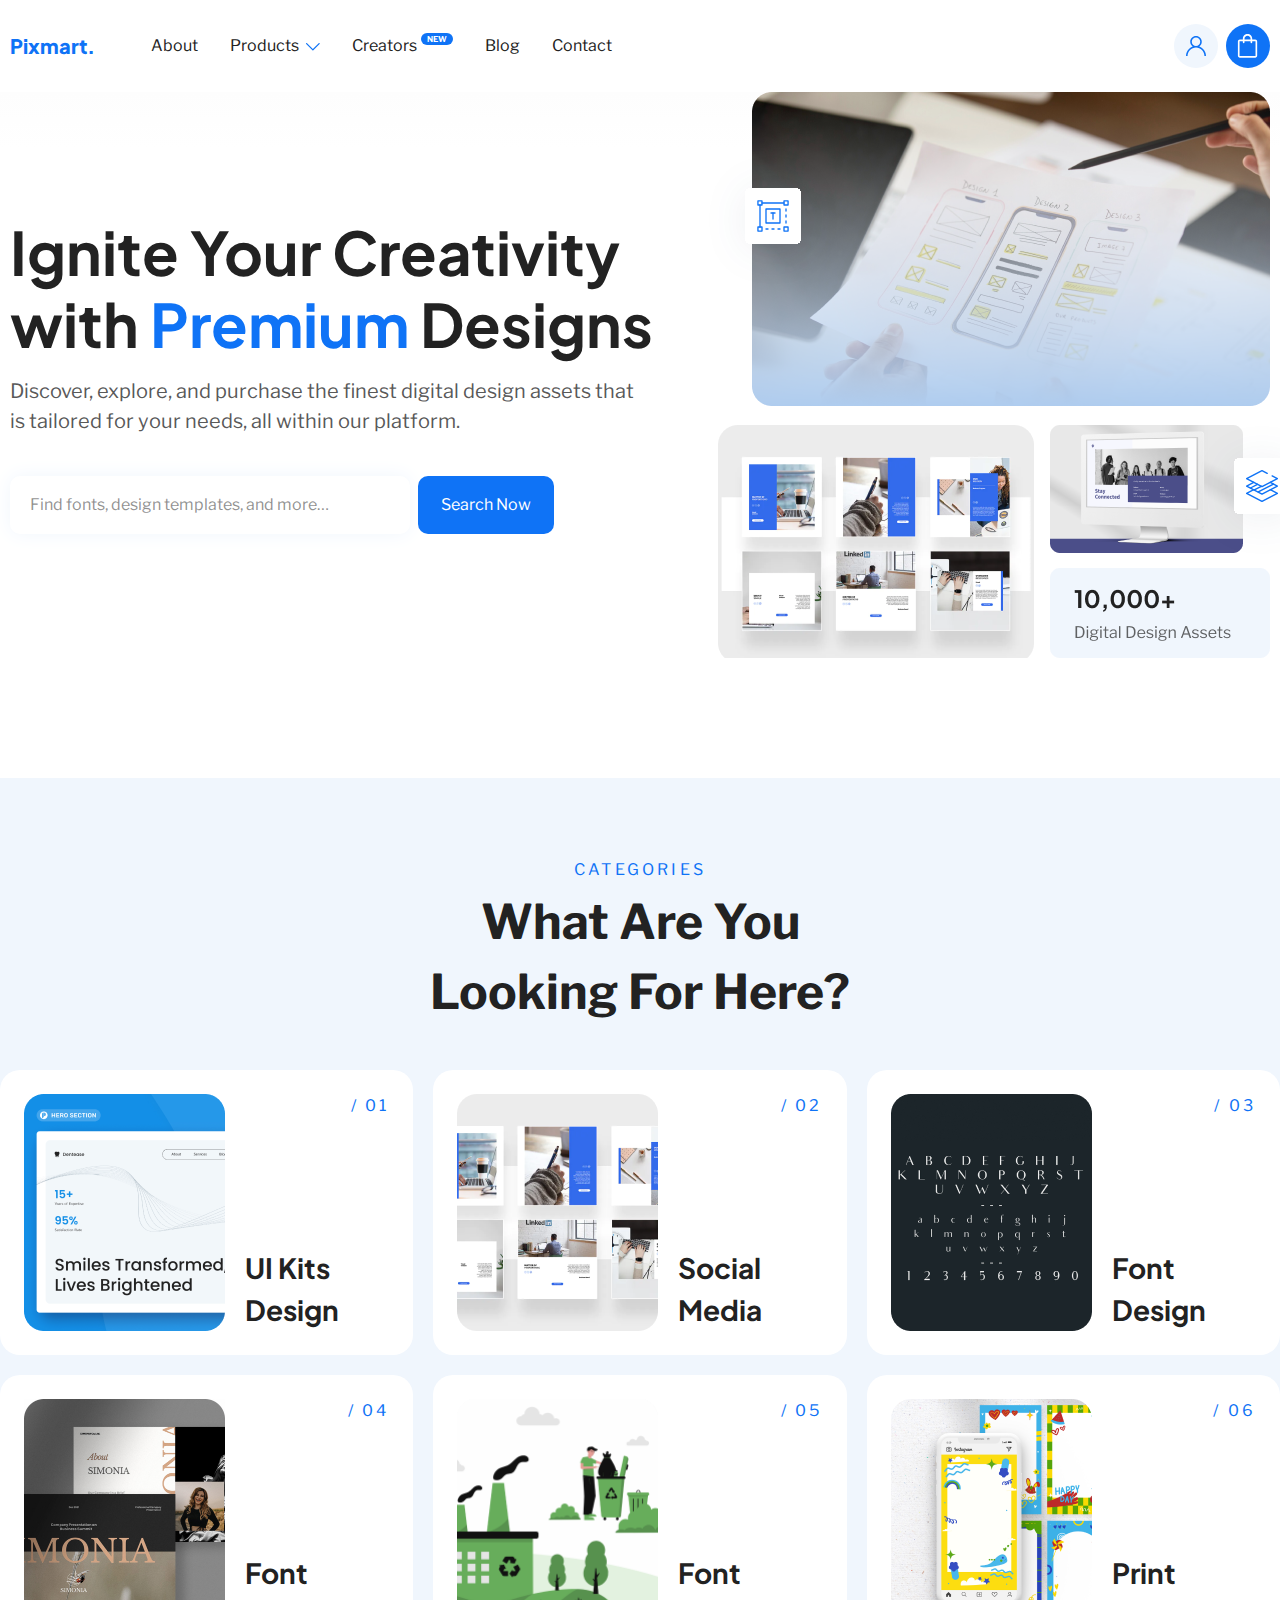
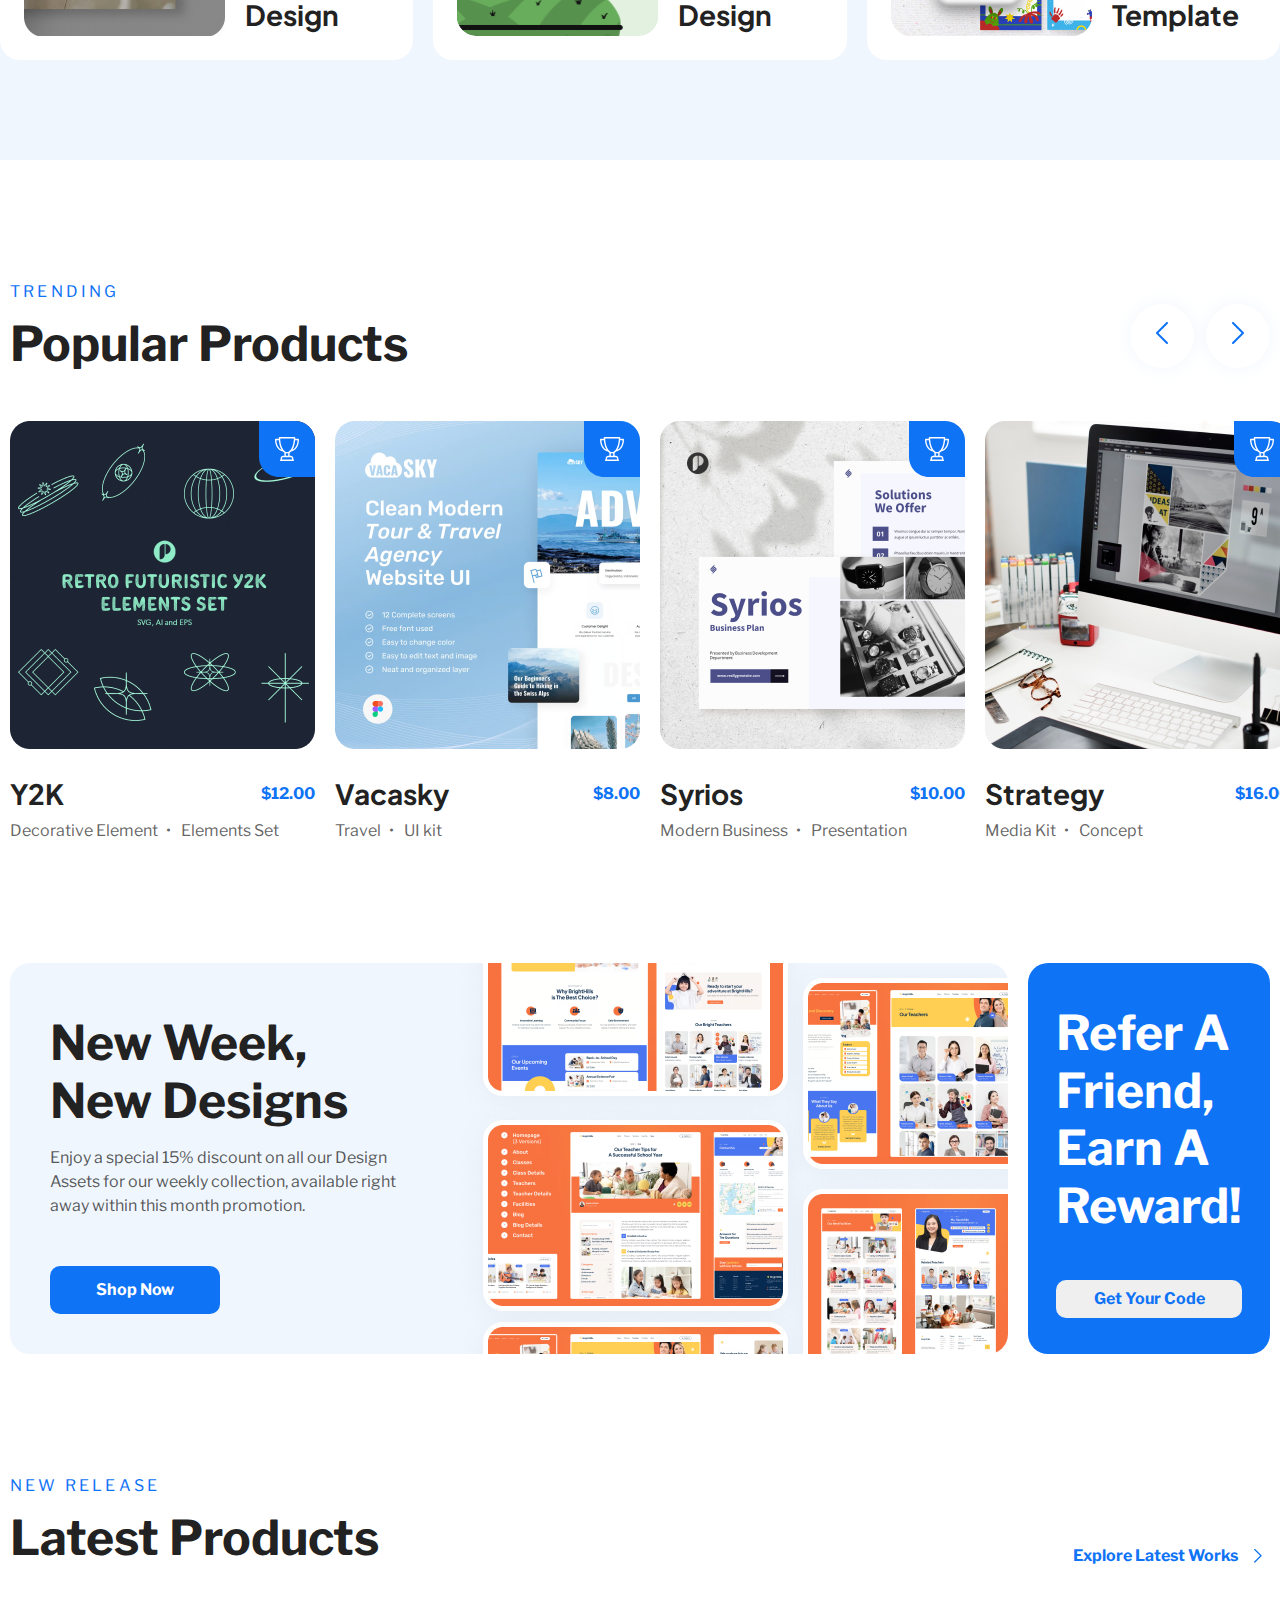
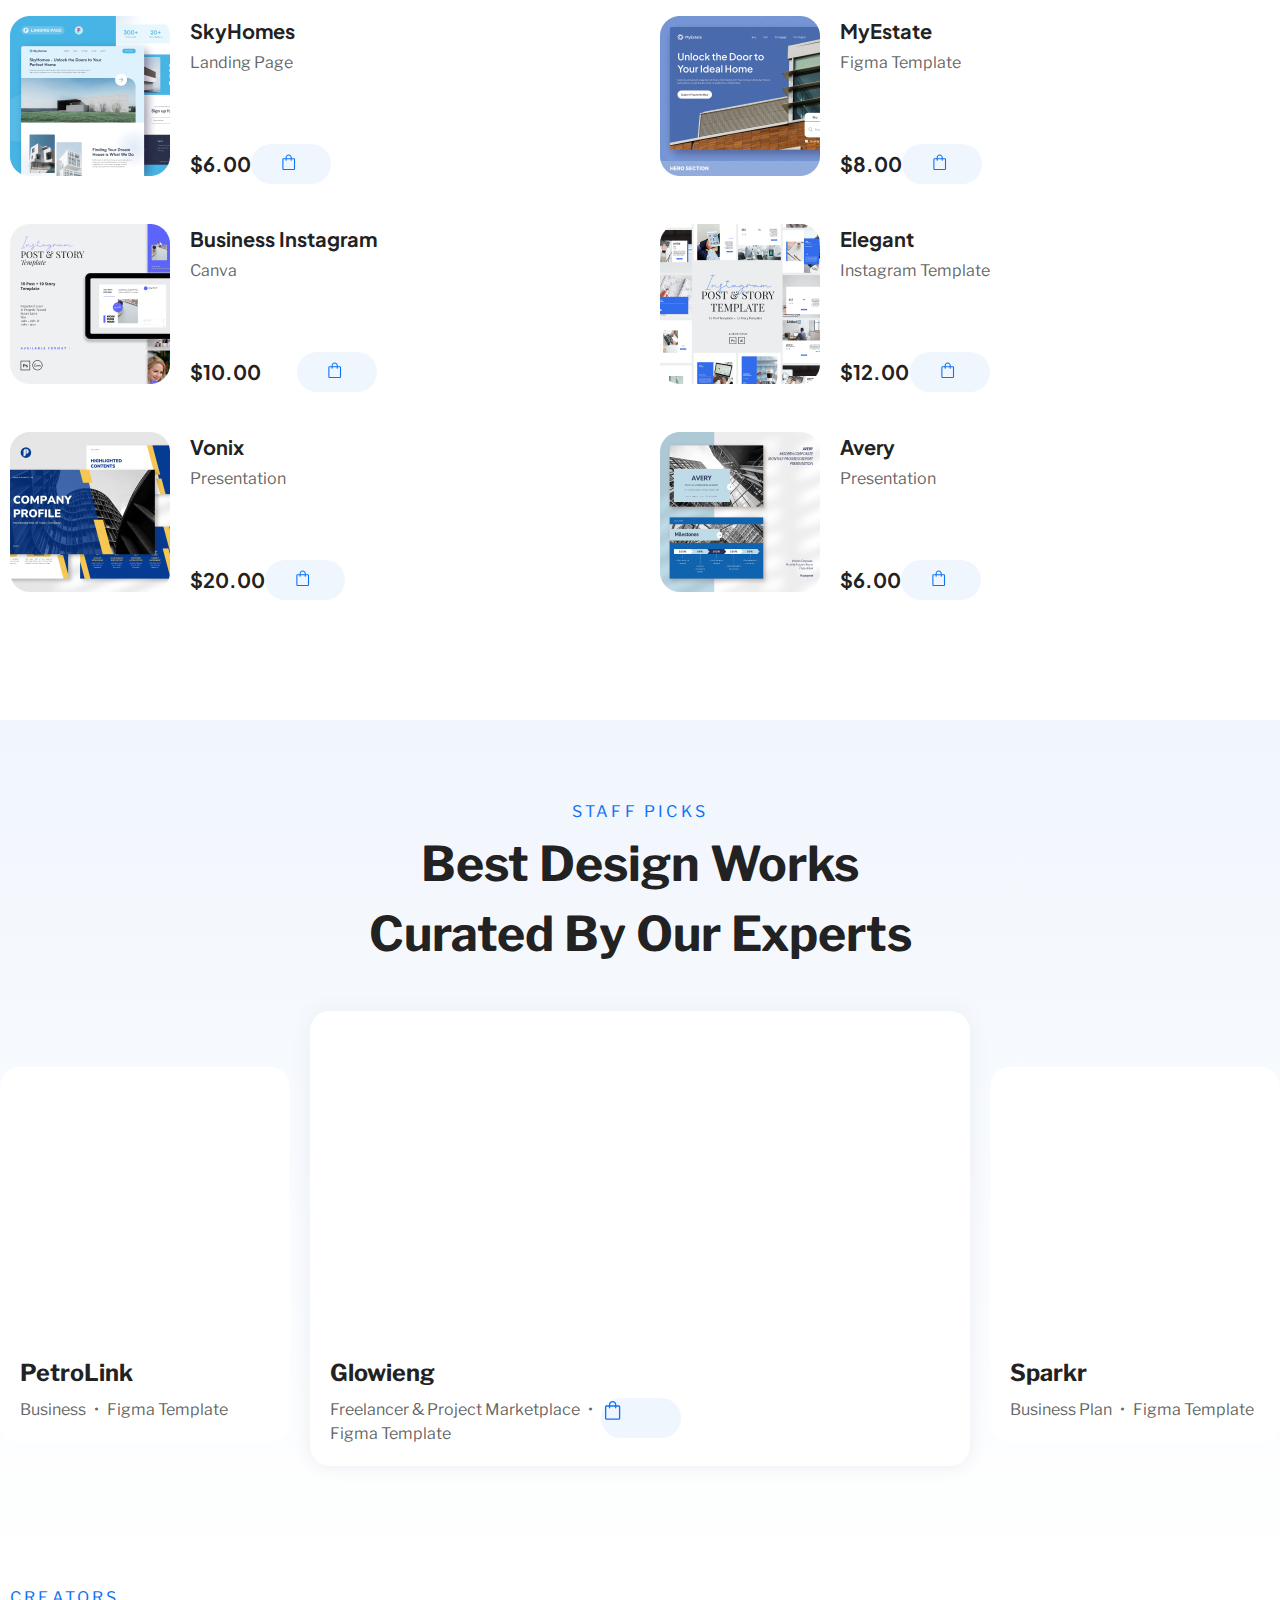
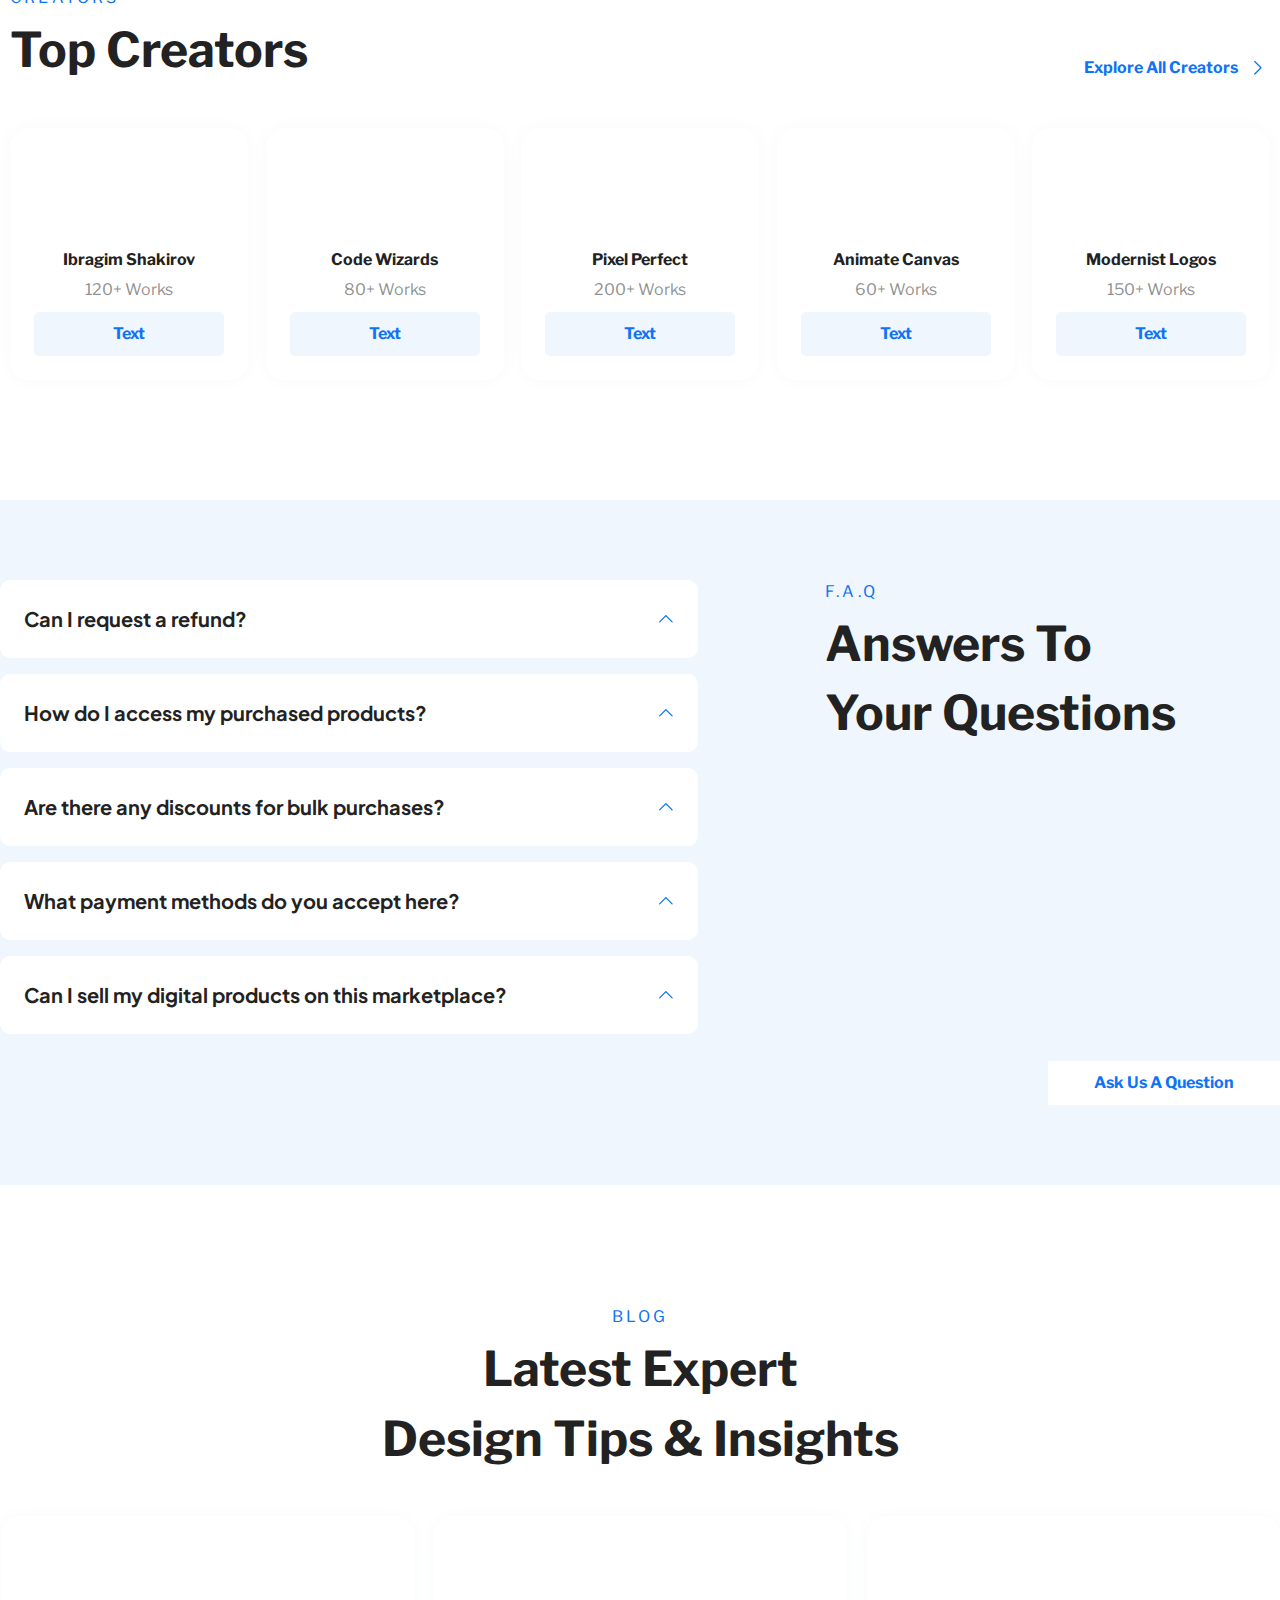
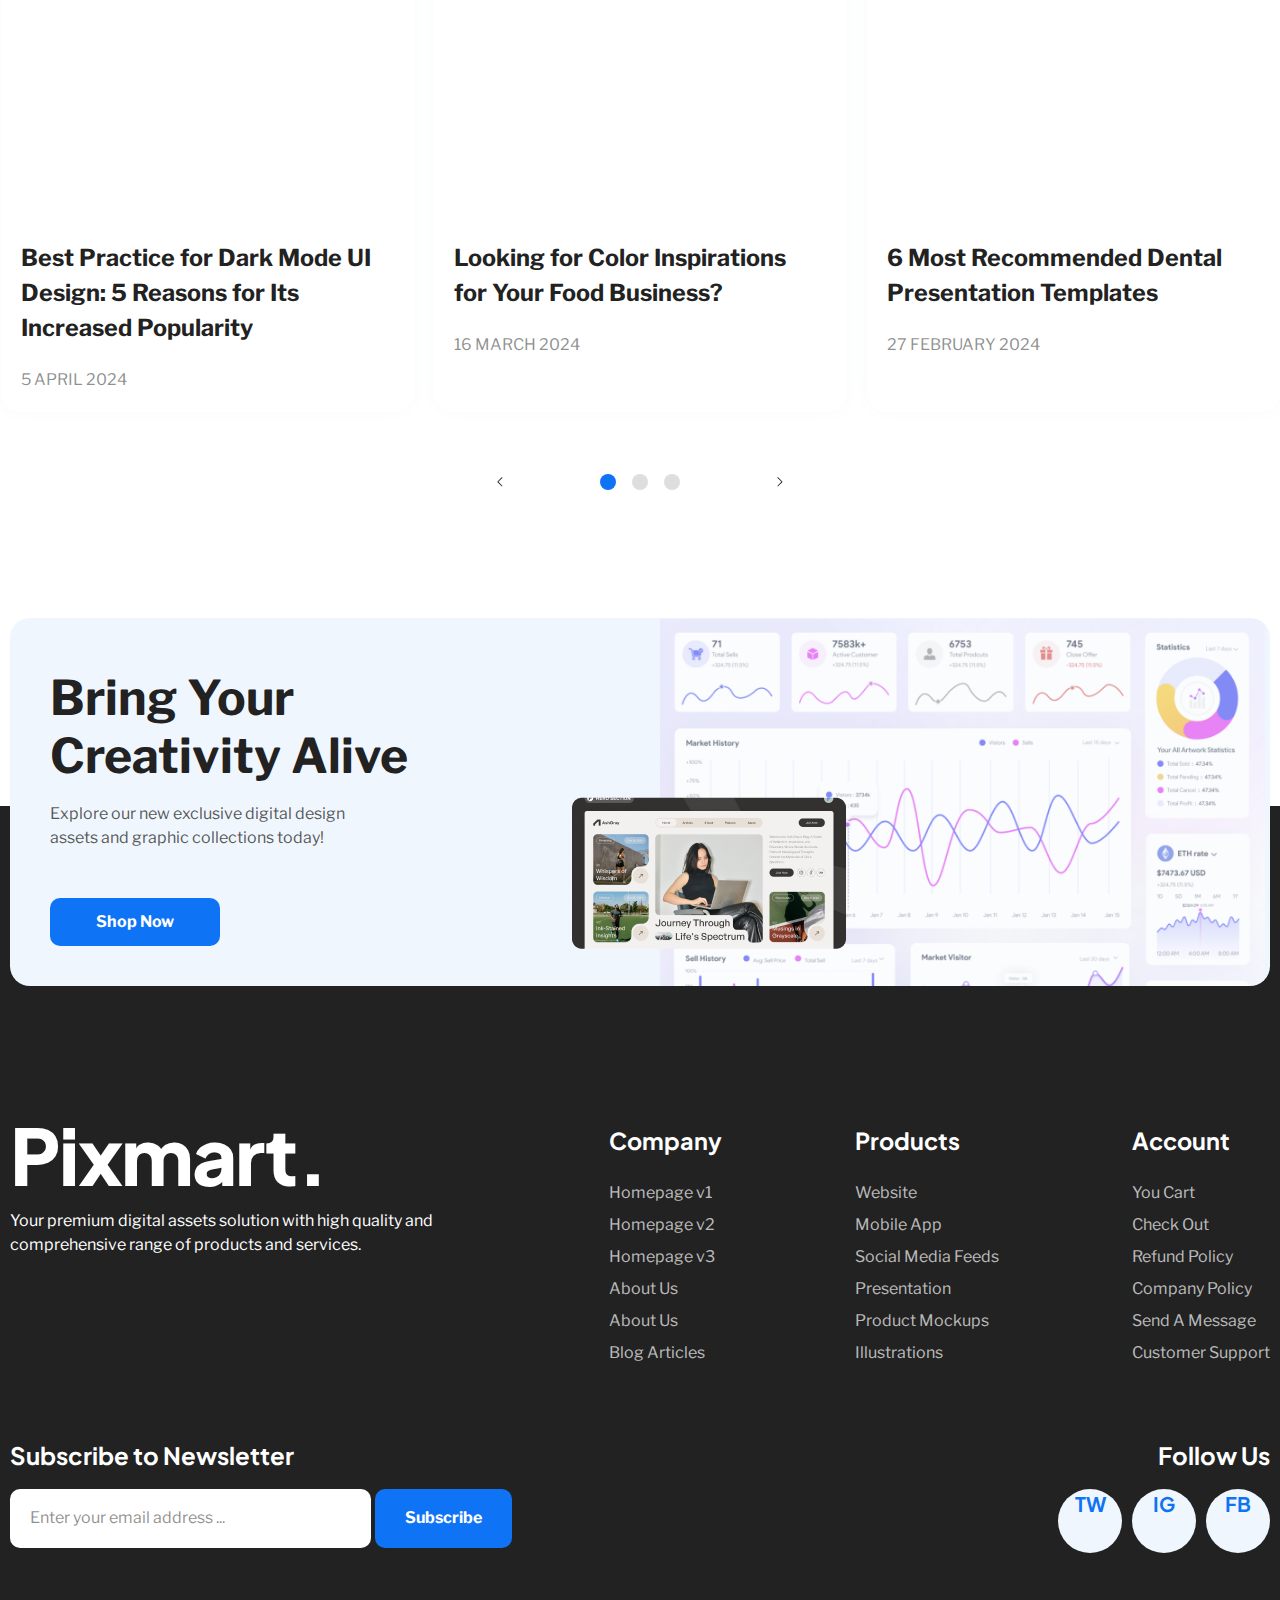
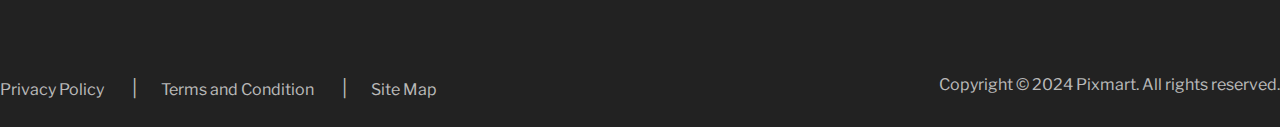
==== commit 79301eb3: "#3 added contact page" ====
--- a/index.html
+++ b/index.html
@@ -926,7 +926,7 @@
         </section>
     </footer>   
     
-    <script src="catalog-search.js"></script> <!-- типа скрипты -->
+    <script src="catalog-search.js"></script>
     <script src="user-email-newsletter.js"></script>
 </body>
 </html>--- a/css/style.css
+++ b/css/style.css
@@ -85,6 +85,8 @@
   text-transform: capitalize;
   line-height: 1.2;
   margin-top: 12px;
+  white-space: pre-line;
+  padding: 0;
 }
 
 /* --------------------- HEADER --------------------------------------- */
@@ -427,12 +429,6 @@
   background-repeat: no-repeat;
 }
 
-.referal-block-left .section-paragraph {
-  white-space: pre-line;
-  padding: 0;
-  margin: 0;
-}
-
 .referal-text {
   font-size: 16px;
   color: #222222BF;
@@ -460,10 +456,7 @@
 }
 
 .referal-block-right .section-paragraph {
-  white-space: pre-line;
   color: var(--third-color);
-  padding: 0;
-  margin: 0;
 }
 
 .referal-button-code {
@@ -825,12 +818,6 @@
     var(--secondary-color);
 }
 
-.creativity-block .section-paragraph {
-  white-space: pre-line;
-  padding: 0;
-  margin: 0;
-}
-
 /* --------------------- FOOTER-TOP-SECTION ---------------------------------------- */
 
 .footer-top {
@@ -1003,5 +990,149 @@
   margin-left: 8px;
 }
 
-
-
+/* --------------------- CONTACT-PAGE ---------------------------------------- */
+
+.contact {
+  background: linear-gradient(to bottom, #F0F6FD, var(--third-color));
+}
+
+.contact .container {
+  padding-top: 64px;
+  display: flex;
+  justify-content: space-between;
+}
+
+.contact-block-left {
+  padding-top: 10px;
+}
+
+.contact-block-left .section-paragraph {
+  font-size: 60px;
+}
+
+.contact-text {
+  font-size: 16px;
+  color: #222222BF;
+  white-space: pre-line;
+  margin-top: 16px;
+}
+
+.contact-list {
+  margin-top: 32px;
+  display: flex;
+  flex-direction: column;
+  gap: 8px;
+}
+
+.contact-item {
+  display: flex;
+  align-items: center;
+  gap: 20px;
+}
+
+.contact-item > *:nth-child(2) {
+  font-family: var(--heading-font);
+  font-weight: 700;
+}
+
+.contact-map {
+  margin-top: 48px;
+  border-radius: 20px;
+}
+
+.contact-block-right {
+  background-color: var(--third-color);
+  border-radius: 20px;
+  padding: 40px 40px 48px;
+  box-shadow: 0 0 25px #F5F7FA;
+}
+
+.contact-form {
+  display: flex;
+  flex-direction: column;
+  gap: 20px;
+}
+
+.contact-tittle {
+  font-family: var(--heading-font);
+  font-weight: 700;
+}
+
+.contact-select-wrapper select {
+  appearance: none;
+  -webkit-appearance: none;
+  -moz-appearance: none;
+  background: url('/img/arrow-down-16x16.svg') no-repeat right 16px center;
+}
+
+.contact-field, .contact-textarea {
+  padding: 20px;
+  border: 1px solid #22222226;
+  border-radius: 10px;
+  font-size: 16px;
+}
+
+.contact-terms {
+  display: flex;
+  gap: 50px;
+}
+
+.contact-terms-list {
+  display: flex;
+  flex-direction: column;
+  gap: 6px;
+}
+
+.contact-checkbox {
+  display: none;
+}
+
+.contact-terms-item {
+  font-size: 16px;
+  display: flex;
+  align-items: center;
+  gap: 10px;
+}
+
+.contact-terms-item label::before {
+  content: "";
+  display: inline-block;
+  width: 20px;
+  height: 20px;
+  background-color: var(--secondary-color); 
+  border-radius: 4px; 
+  border: none; 
+  margin-right: 10px;
+  cursor: pointer;
+}
+
+.contact-checkbox:checked + label::before {
+  content: url('/img/checkbox-checked.svg') ; /* Галочка */
+  color: white;
+  text-align: center;
+  line-height: 18px;
+  font-size: 16px;
+  cursor: pointer;
+}
+
+.contact-select-option {
+  font-size: 16px;
+}
+
+.wide {
+  width: 100%;
+}
+
+.contact-terms-link {
+  color: var(--primary-color);
+}
+
+.contact-button {
+  font-size: 16px;
+  font-weight: 700;
+  color: var(--third-color);
+  padding: 20px 44px;
+  border: none;
+  border-radius: 10px;
+  background-color: var(--primary-color);
+}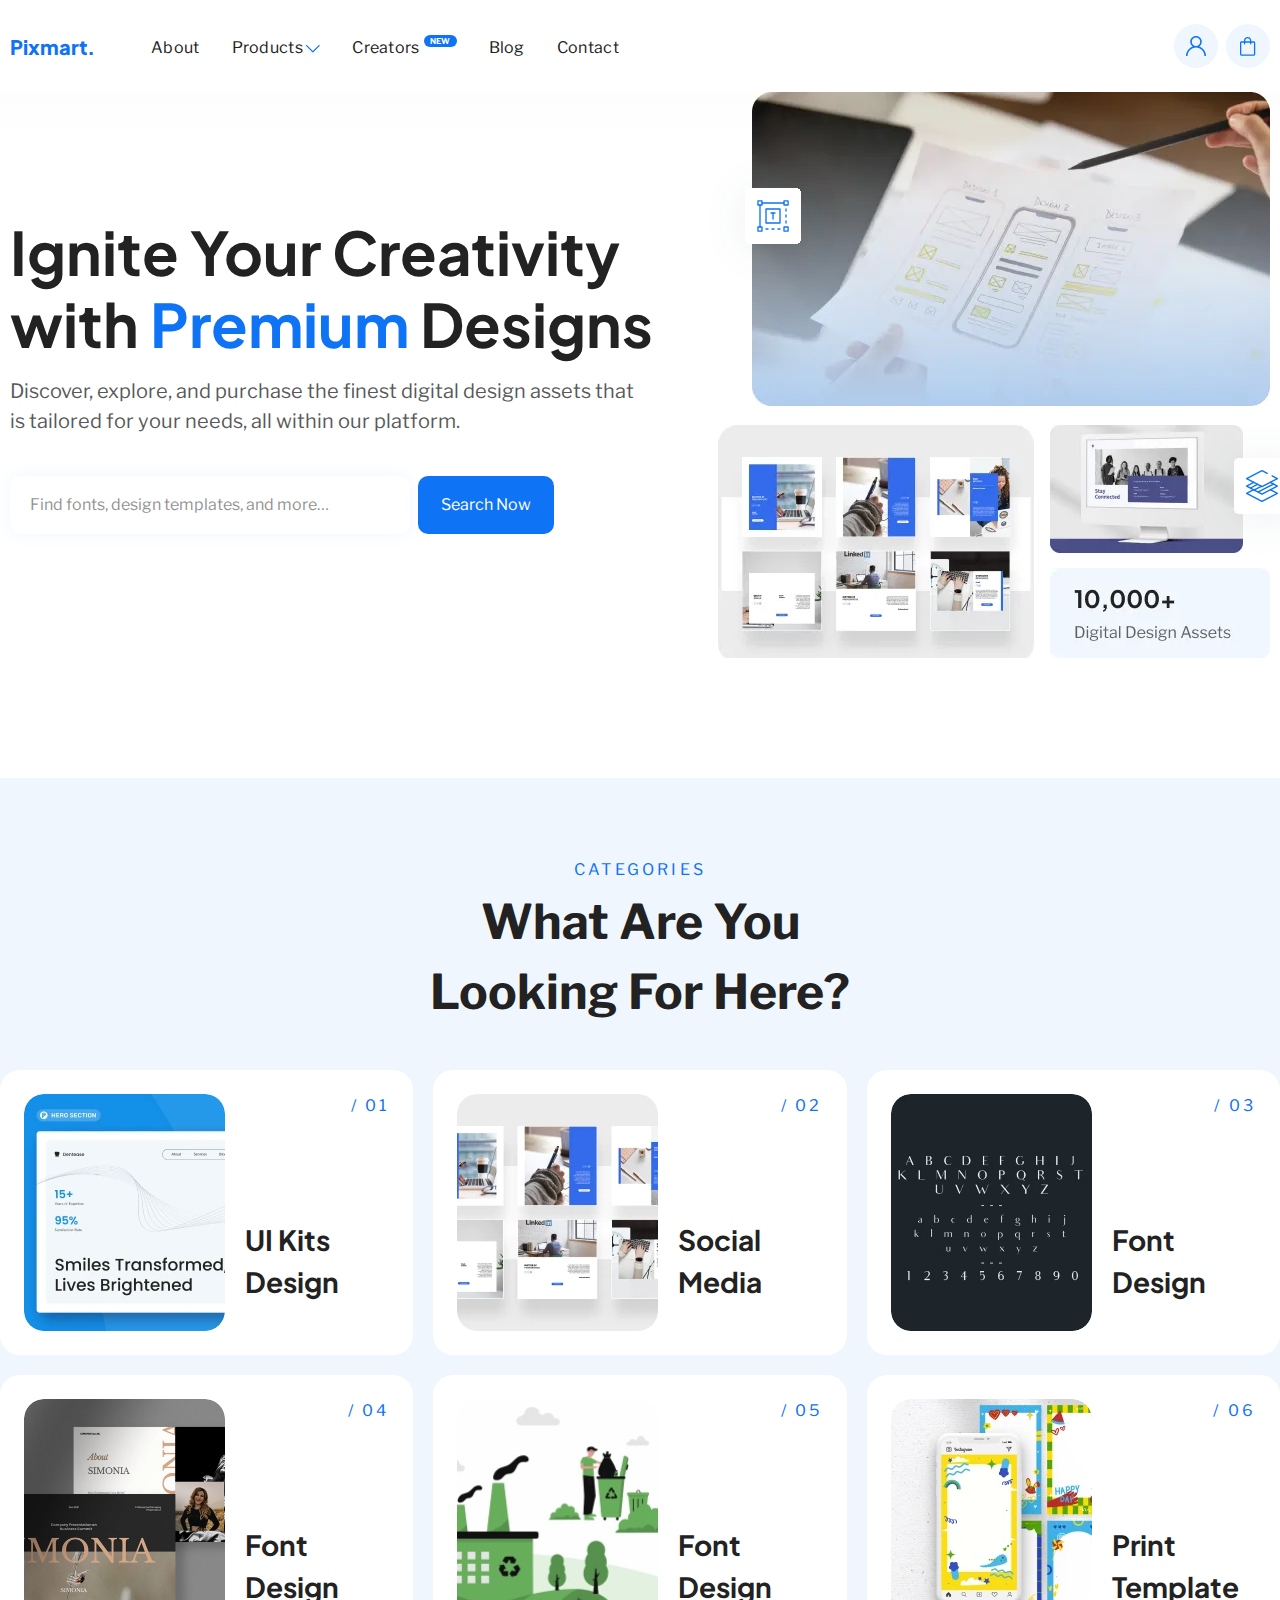
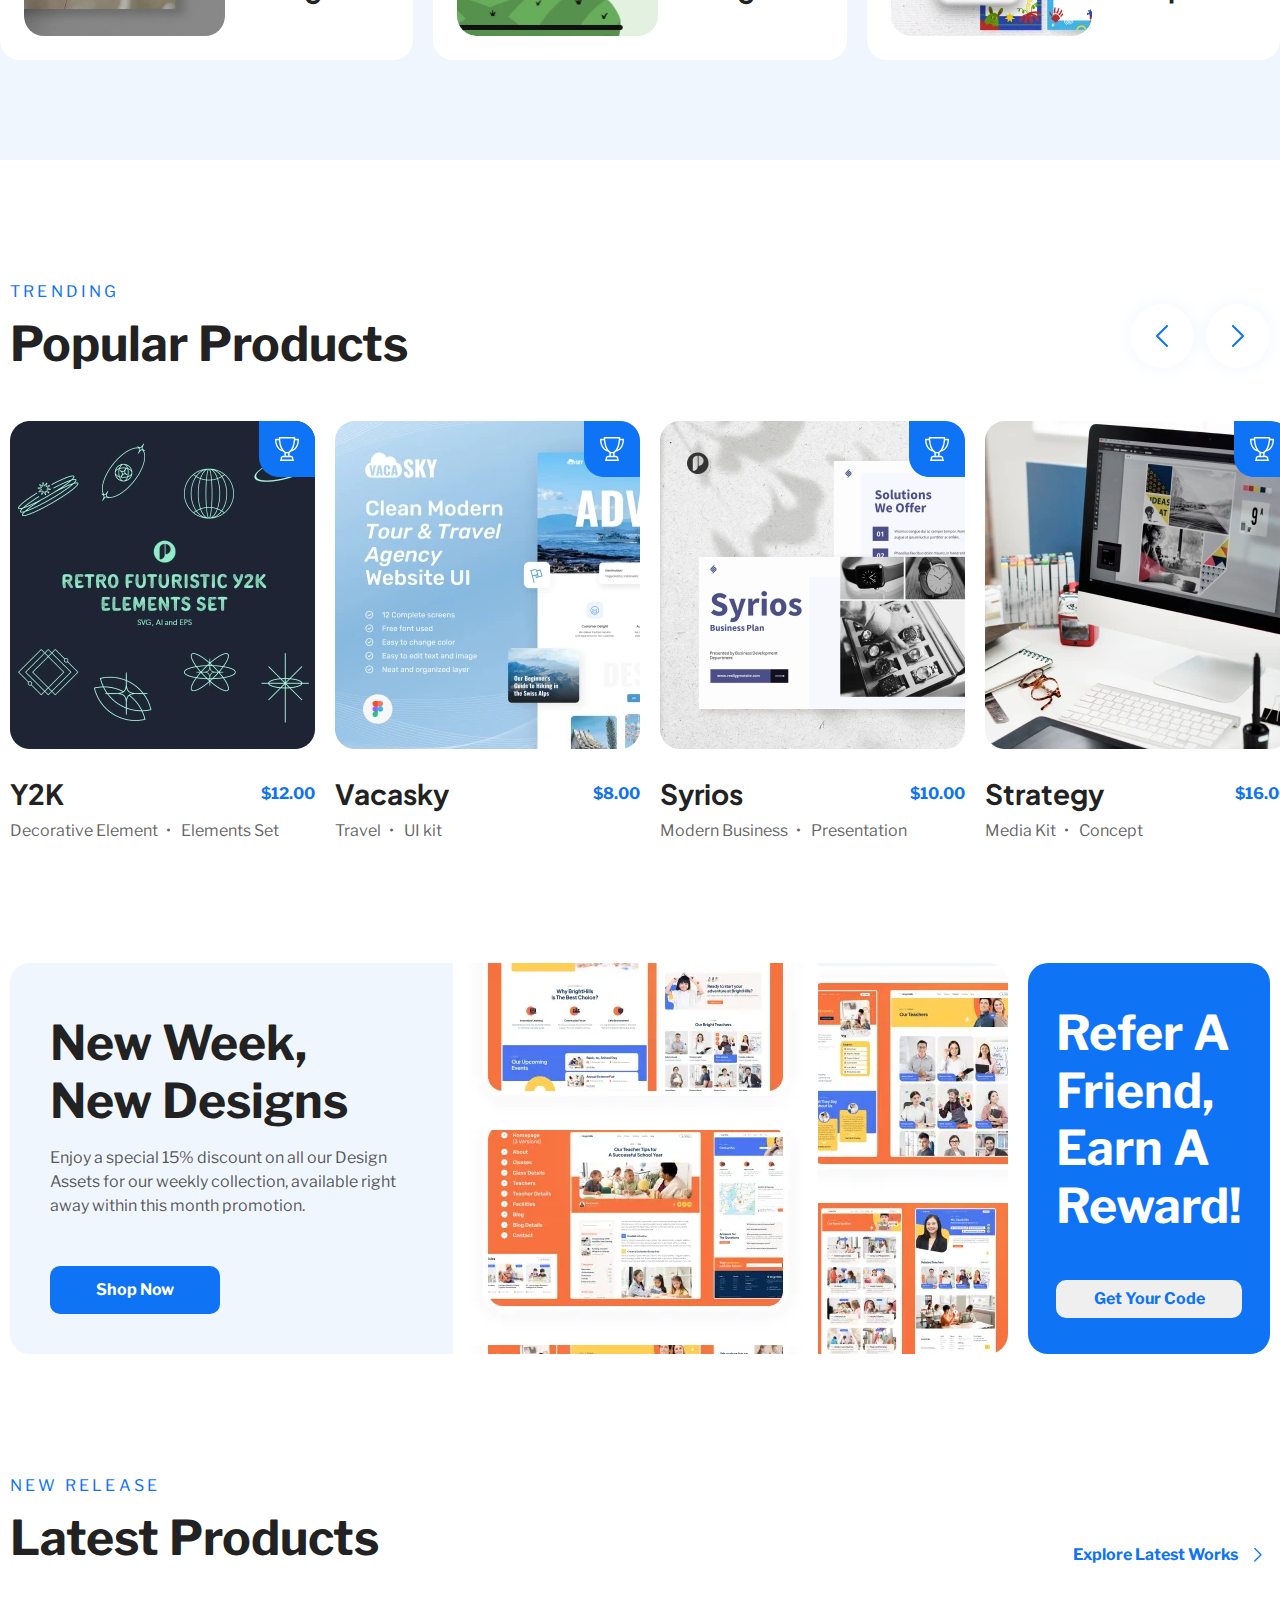
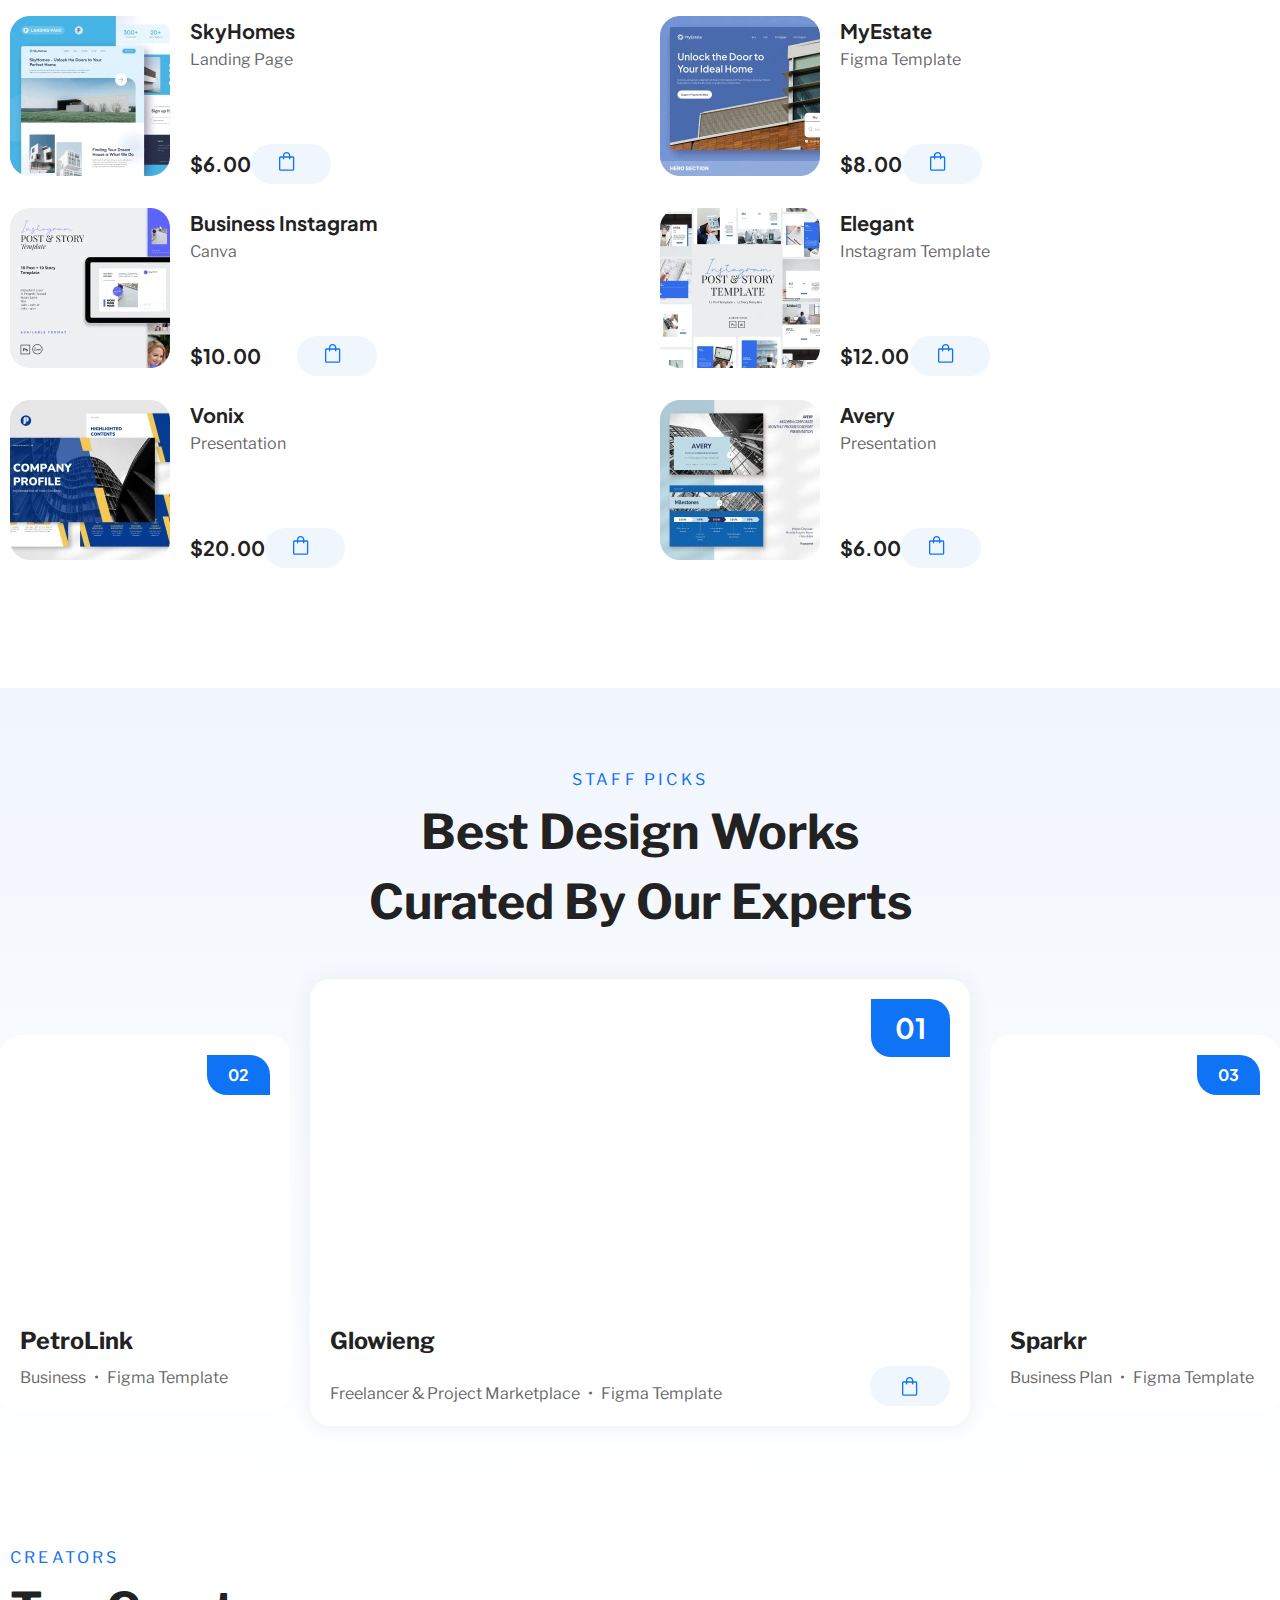
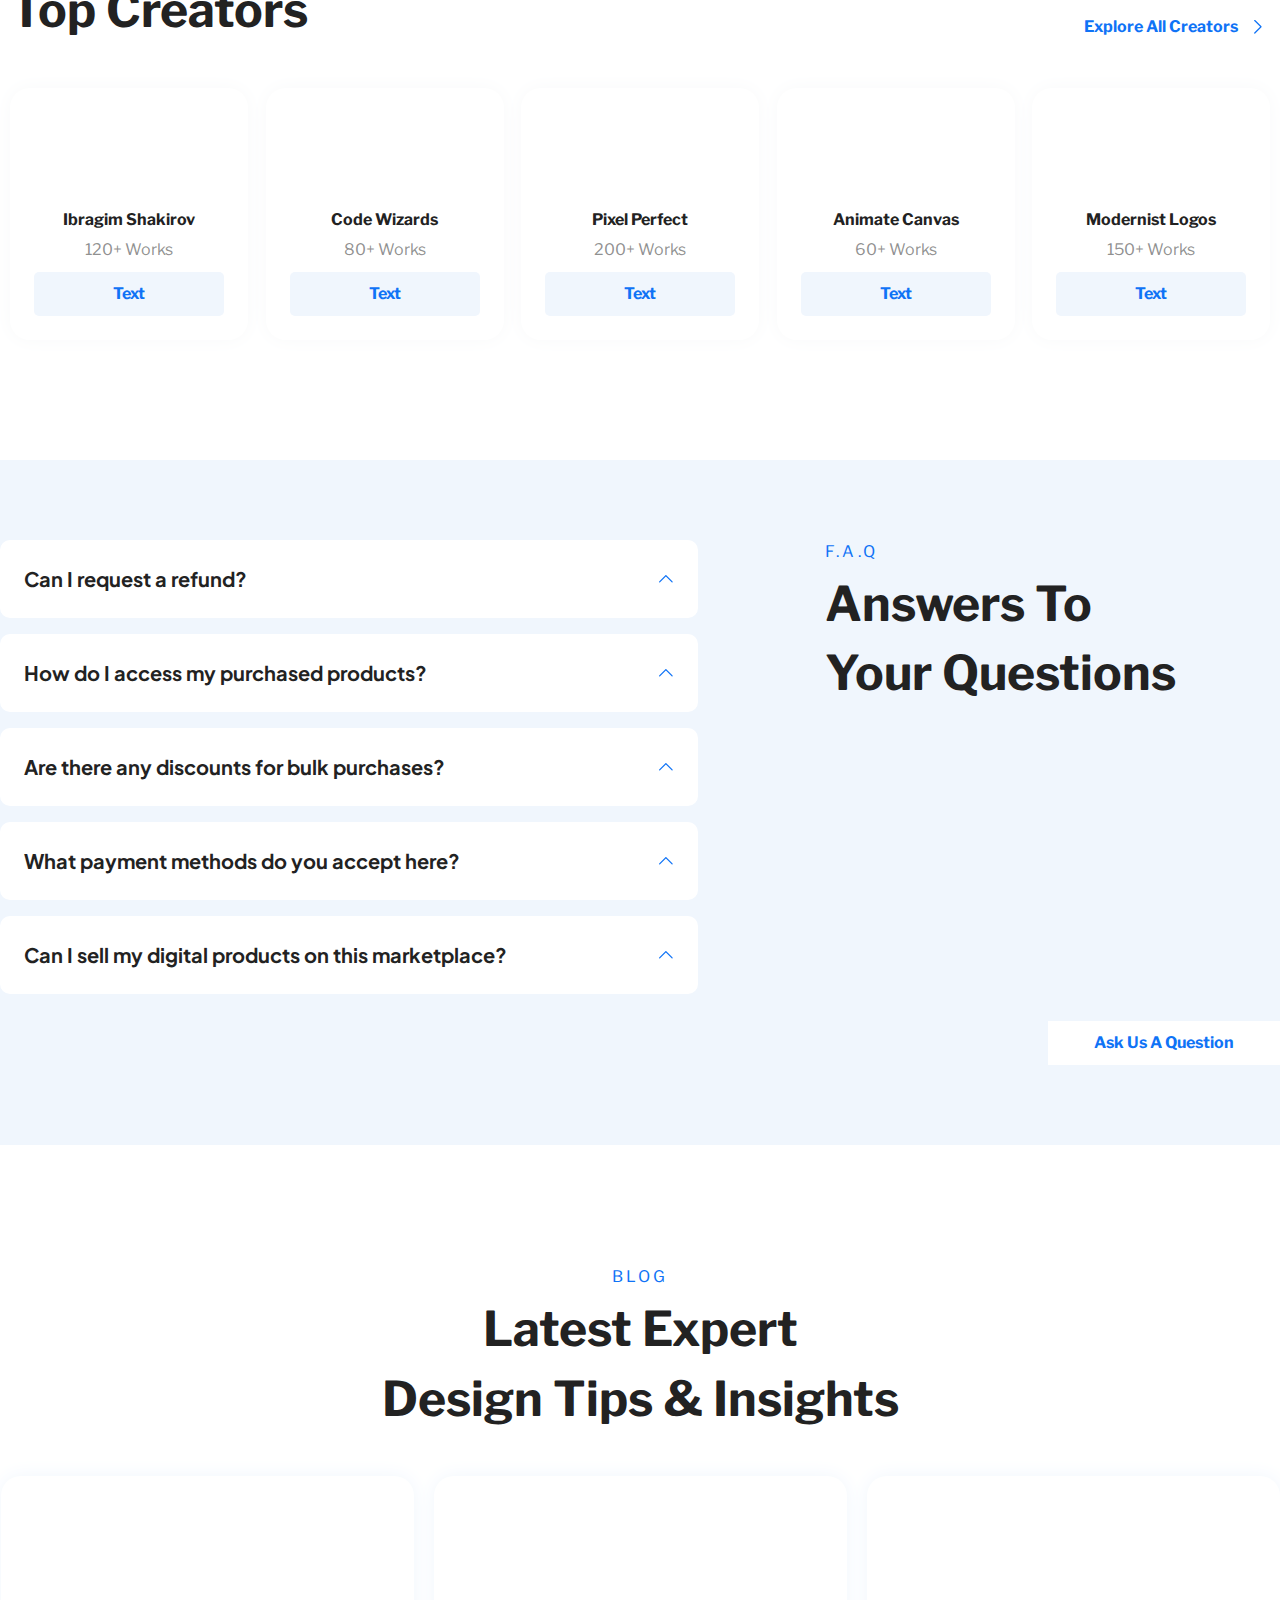
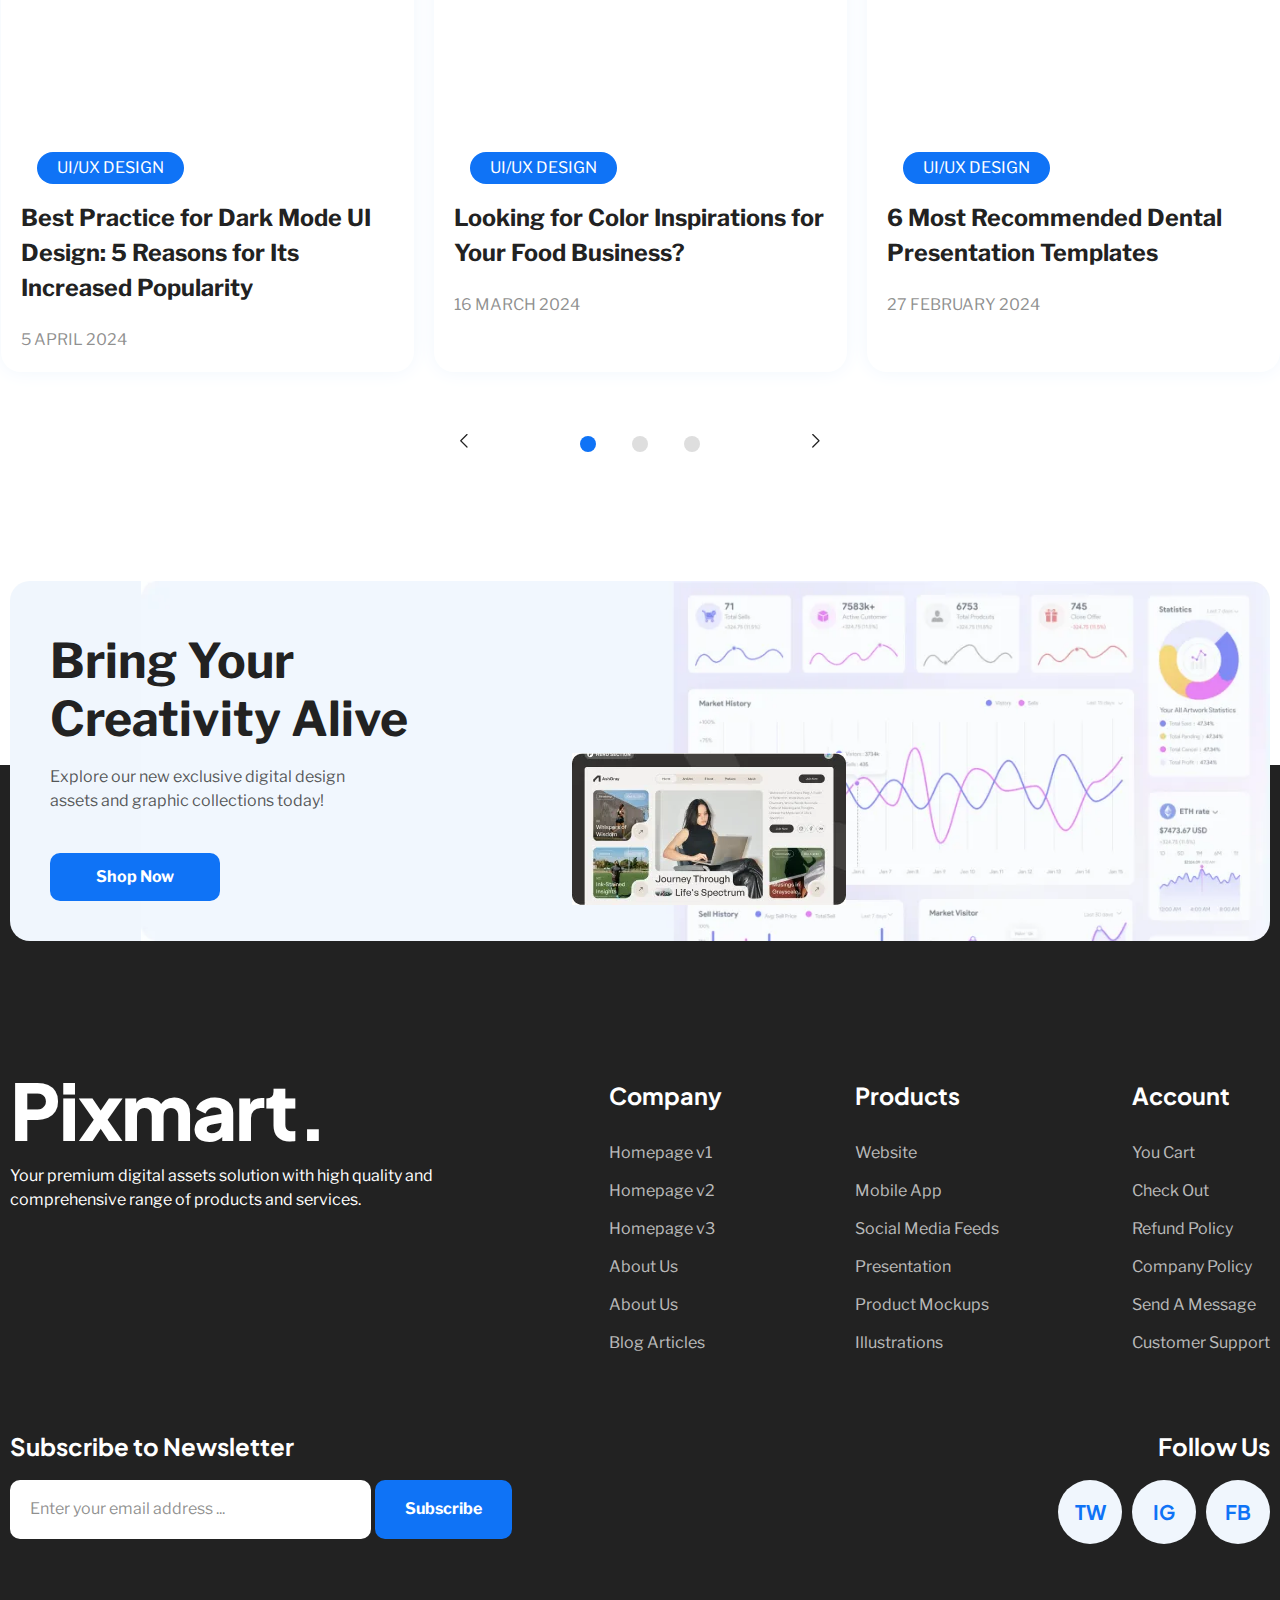
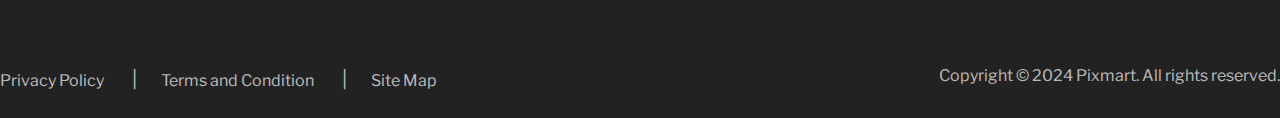
==== commit eda367c6: "#4 revised and added catalog-items.html" ====
--- a/index.html
+++ b/index.html
@@ -3,8 +3,15 @@
 <head>
     <meta charset="UTF-8">
     <meta name="viewport" content="width=device-width, initial-scale=1.0">
+    <meta name="description" content="Explore premium UI kits designed for modern web and mobile apps. Boost your project’s design with easy-to-use, customizable components. Get started today!">
     <title>Pixmart - Best UI Kit For Your Website! 10000+ Assets</title>
-    <link rel="shortcut icon" href="/img/favicon.svg" type="image/x-icon">
+
+    <link rel="icon" type="image/x-icon" href="/img/favicon.ico" sizes="16x16 32x32 48x48 64x64">
+    <link rel="icon" type="image/png" href="/img/favicon16x16.png" sizes="16x16">
+    <link rel="icon" type="image/png" href="/img/favicon32x32.png" sizes="32x32">
+    <link rel="icon" type="image/png" href="/img/favicon48x48.png" sizes="48x48">
+    <link rel="icon" type="image/png" href="/img/favicon64x64.png" sizes="64x64">
+    <link rel="icon" type="image/svg+xml" href="/img/favicon.svg">
 
     <link rel="preconnect" href="https://fonts.googleapis.com">
     <link rel="preconnect" href="https://fonts.gstatic.com" crossorigin>
@@ -15,71 +22,78 @@
 </head>
 
 <body class="body"> 
-    <header>
-        <div class="container">
-            <div class="page-header">
-                <nav class="page-header-nav">
-            <span class="header-nav-link">
-                Pixmart.
-            </span>
-            
-            <ul class="page-header-list">
-                <li class="page-header-item">
-                    <a href="about.html" target="_blank">About</a>
-                </li>
-
-                <li class="page-header-item dropdown-arrow"> Products 
-                    <ul class="header-product-list dropdown-list hidden"> 
-                        <li  class="product-item">
-                            <a href="#" class="product-link" target="_blank">Lorem</a>
-                        </li>
-
-                        <li class="product-item">
-                            <a href="#" class="product-link" target="_blank">Lorem</a>
-                        </li>
-
-                        <li class="product-item">
-                            <a href="#" class="product-link" target="_blank">Lorem</a>
-                        </li>
-
-                        <li class="product-item">
-                            <a href="#" class="product-link" target="_blank">Lorem</a>
+    <header class="container">
+        <div class="page-header">
+            <div class="page-header-block">
+                <a class="header-nav-link">
+                    Pixmart.
+                </a>
+
+                <nav class="page-header-nav"> 
+                    <ul class="page-header-list">
+                        <li class="page-header-item">
+                            <a href="about.html" class="header-item-link">About</a>
+                        </li>
+
+                        <li class="page-header-item dropdown-menu">
+                            <a href="about.html" class="header-item-link  dropdown-arrow">Products
+                                <svg width="14" height="8" viewBox="0 0 14 8" fill="none" xmlns="http://www.w3.org/2000/svg">
+                                    <path d="M6.87504 7.50004C6.7152 7.50004 6.5552 7.43895 6.43316 7.31691L0.183164 1.06691C-0.0610547 0.822695 -0.0610547 0.427227 0.183164 0.183164C0.427383 -0.0608984 0.822851 -0.0610547 1.06691 0.183164L6.87504 5.99129L12.6832 0.183164C12.9274 -0.0610547 13.3229 -0.0610547 13.5669 0.183164C13.811 0.427383 13.8111 0.822851 13.5669 1.06691L7.31692 7.31691C7.19488 7.43895 7.03488 7.50004 6.87504 7.50004Z" fill="#0F73F6"/>
+                                </svg>       
+                            </a>
+
+                            <ul class="header-product-list dropdown-list"> 
+                                <li  class="product-item">
+                                    <a href="#" class="product-link">Lorem</a>
+                                </li>
+
+                                <li class="product-item">
+                                    <a href="#" class="product-link">Lorem</a>
+                                </li>
+
+                                <li class="product-item">
+                                    <a href="#" class="product-link">Lorem</a>
+                                </li>
+
+                                <li class="product-item">
+                                    <a href="#" class="product-link">Lorem</a>
+                                </li>
+                            </ul>
+                        </li>
+
+                        <li class="page-header-item">
+                            <a href="creator.html" class="header-item-link">Creators<sup class="header-suptxt">NEW</sup></a>
+                        </li>
+
+                        <li class="page-header-item">
+                            <a href="blog.html" class="header-item-link">Blog</a>
+                        </li>
+
+                        <li class="page-header-item">
+                            <a href="contact.html" class="header-item-link">Contact</a>
                         </li>
                     </ul>
-                </li>
+                </nav>
+            </div>
                 
-                <li class="page-header-item">
-                    <a href="creator.html" class="header-item-link" target="_blank">Creators<sup class="header-suptxt">NEW</sup></a>
-                </li>
-
-                <li class="page-header-item">
-                    <a href="blog.html" class="header-item-link" target="_blank">Blog</a>
-                </li>
-
-                <li class="page-header-item">
-                    <a href="contac-us.html" class="header-item-link" target="_blank">Contact</a>
-                </li>
+            <ul class="header-buttons">
+                <li class="header-button">
+                    <a href="#" class="header-button-link">
+                        <svg width="20" height="20" class="header-button-img" viewBox="0 0 20 20"xmlns="http://www.w3.org/2000/svg">
+                            <path d="M17.0711 12.9289C15.9819 11.8398 14.6855 11.0335 13.2711 10.5454C14.786 9.50199 15.7812 7.75578 15.7812 5.78125C15.7812 2.59348 13.1878 0 10 0C6.81223 0 4.21875 2.59348 4.21875 5.78125C4.21875 7.75578 5.21402 9.50199 6.72898 10.5454C5.31453 11.0335 4.01813 11.8398 2.92895 12.9289C1.0402 14.8177 0 17.3289 0 20H1.5625C1.5625 15.3475 5.34754 11.5625 10 11.5625C14.6525 11.5625 18.4375 15.3475 18.4375 20H20C20 17.3289 18.9598 14.8177 17.0711 12.9289ZM10 10C7.67379 10 5.78125 8.1075 5.78125 5.78125C5.78125 3.455 7.67379 1.5625 10 1.5625C12.3262 1.5625 14.2188 3.455 14.2188 5.78125C14.2188 8.1075 12.3262 10 10 10Z" fill="#0F73F6"/>
+                        </svg>   
+                    </a>
+                </li>
+
+                <li class="header-button">
+                    <a href="#" class="header-button-link">
+                        <svg width="16" height="19" class="header-button-img" viewBox="0 0 16 19" xmlns="http://www.w3.org/2000/svg">
+                            <path d="M1.52616 5.66849C1.40575 5.66849 1.30814 5.7661 1.30814 5.88651V17.2237C1.30814 17.3442 1.40575 17.4417 1.52616 17.4417H13.7355C13.8559 17.4417 13.9535 17.3442 13.9535 17.2237V5.88651C13.9535 5.7661 13.8559 5.66849 13.7355 5.66849H1.52616ZM0 5.88651C0 5.04364 0.683285 4.36035 1.52616 4.36035H13.7355C14.5783 4.36035 15.2616 5.04364 15.2616 5.88651V17.2237C15.2616 18.0666 14.5783 18.7499 13.7355 18.7499H1.52616C0.683285 18.7499 0 18.0666 0 17.2237V5.88651Z" fill="#0F73F6"/>
+                            <path d="M7.63022 1.30814C6.30569 1.30814 5.23197 2.38188 5.23197 3.7064V6.75872C5.23197 7.11995 4.93913 7.41279 4.5779 7.41279C4.21667 7.41279 3.92383 7.11995 3.92383 6.75872V3.7064C3.92383 1.65941 5.58324 0 7.63022 0C9.6772 0 11.3366 1.65941 11.3366 3.7064V6.75872C11.3366 7.11995 11.0438 7.41279 10.6825 7.41279C10.3213 7.41279 10.0285 7.11995 10.0285 6.75872V3.7064C10.0285 2.38188 8.95476 1.30814 7.63022 1.30814Z" fill="#0F73F6"/>
+                        </svg> 
+                    </a>
+                </li>         
             </ul>
-                </nav>
-            
-                <ul class="header-buttons">
-            <li class="header-button">
-                <a href="#" class="header-button-link" target="_blank">
-                    <svg width="20" height="20" class="header-button-img">
-                        <use href="/sprite.svg#cabinet"></use>
-                    </svg>
-                </a>
-            </li>
-
-            <li class="header-button">
-                <a href="#" class="header-button-link blue-bg" target="_blank">
-                    <svg width="24" height="24" class="header-button-img">
-                        <use href="/sprite.svg#cart"></use>
-                    </svg> 
-                </a>
-            </li>         
-                </ul>
-            </div>
         </div>
     </header>
     
@@ -87,16 +101,16 @@
         <section class="section-hero">
             <div class="container">
                 <div class="section-hero-block">
-                    <h1 class="hero-heading">Ignite Your Creativity with <span class="hero-heading-text">Premium</span> Designs</h1>
+                    <h1 class="hero-heading main-header">Ignite Your Creativity with <span class="hero-heading-text">Premium</span> Designs</h1>
 
                     <p class="hero-text">Discover, explore, and purchase the finest digital design assets that is tailored for your needs, all within our platform.</p>
                     
                     <form action="/catalog-search" method="get" class="form-search-catalog">
-                        <label for="search-field hidden"></label>
+                        <label for="search-field" class="hidden">Search by Catalog</label>
                         
                         <input type="search" placeholder="Find fonts, design templates, and more…" class="input-search" id="search-field">
                         
-                        <button type="button" title="Search by catalog" class="button-search">Search Now</button>
+                        <button type="submit" title="Search by catalog" class="button-search">Search Now</button>
                     </form>
                 </div>
             </div>
@@ -114,9 +128,9 @@
                     <li class="categories-item">
                         <article class="categories-card">
                             <a href="catalog-items.html" class="card-link">
-                                <img src="/img/categories1.png" class="card-img" alt="Product Description" width="201" height="237" loading="lazy">
-
-                                <span class="card-name">UI Kits Design</span>
+                                <img src="/img/categories1.webp" class="card-img" alt="Product Description" width="201" height="237" loading="lazy">
+
+                                <h3 class="card-name">UI Kits Design</h3>
                             </a>
                         </article>
                     </li>
@@ -124,9 +138,9 @@
                     <li class="categories-item">
                         <article class="categories-card">
                             <a href="catalog-items.html" class="card-link">
-                                <img src="/img/categories2.png" class="card-img" alt="Product Description" width="201" height="237" loading="lazy">
-
-                                <span class="card-name">Social Media</span>
+                                <img src="/img/categories2.webp" class="card-img" alt="Product Description" width="201" height="237" loading="lazy">
+
+                                <h3 class="card-name">Social Media</h3>
                             </a>
                         </article>
                     </li>
@@ -134,9 +148,9 @@
                     <li class="categories-item">
                         <article class="categories-card">
                             <a href="catalog-items.html" class="card-link">
-                                <img src="/img/categories3.png" class="card-img" alt="Product Description" width="201" height="237" loading="lazy">
-
-                                <span class="card-name">Font Design</span>
+                                <img src="/img/categories3.webp" class="card-img" alt="Product Description" width="201" height="237" loading="lazy">
+
+                                <h3 class="card-name">Font Design</h3>
                             </a>
                         </article>
                     </li>
@@ -144,9 +158,9 @@
                     <li class="categories-item">
                         <article class="categories-card">
                             <a href="catalog-items.html" class="card-link">
-                                <img src="/img/categories4.png" class="card-img" alt="Product Description" width="201" height="237" loading="lazy">
-
-                                <span class="card-name">Font Design</span>
+                                <img src="/img/categories4.webp" class="card-img" alt="Product Description" width="201" height="237" loading="lazy">
+
+                                <h3 class="card-name">Font Design</h3>
                             </a>
                         </article>
                     </li>
@@ -154,9 +168,9 @@
                     <li class="categories-item">
                         <article class="categories-card">
                             <a href="catalog-items.html" class="card-link">
-                                <img src="/img/categories5.png" class="card-img" alt="Product Description" width="201" height="237" loading="lazy">
-
-                                <span class="card-name">Font Design</span>
+                                <img src="/img/categories5.webp" class="card-img" alt="Product Description" width="201" height="237" loading="lazy">
+
+                                <h3 class="card-name">Font Design</h3>
                             </a>
                         </article>
                     </li>
@@ -164,9 +178,9 @@
                     <li class="categories-item">
                         <article class="categories-card">
                             <a href="catalog-items.html" class="card-link">
-                                <img src="/img/categories6.png" class="card-img" alt="Product Description" width="201" height="237" loading="lazy">
-
-                                <span class="card-name">Print Template</span>
+                                <img src="/img/categories6.webp" class="card-img" alt="Product Description" width="201" height="237" loading="lazy">
+
+                                <h3 class="card-name">Print Template</h3>
                             </a>
                         </article>
                     </li>
@@ -178,31 +192,29 @@
             <div class="container">      
                 <h2 class="section-heading width-heading">TRENDING</h2>
 
-                <p class="section-paragraph">Popular Products</p>       
-
-                <ol class="trending-pagination"> 
-                    <li class="trending-pagination-item">
-                        <button href="#" class="trending-pagination-button">
-                            <svg width="12" height="22" class="header-button-img">
+                <div class="trending-block">
+                    <p class="section-paragraph">Popular Products</p>  
+                    
+                    <div class="trending-pagination"> 
+                        <button type="button" class="pagination-button">
+                            <svg width="12" height="22" class="button-img">
                                 <use href="/sprite.svg#arrow-left"></use>
                             </svg>  
                         </button>
-                    </li>
-
-                    <li class="trending-pagination-item">                    
-                        <button href="#" class="trending-pagination-button">
-                            <svg width="12" height="22" class="header-button-img">
+
+                        <button type="button" class="pagination-button">
+                            <svg width="12" height="22" class="button-img">
                                 <use href="/sprite.svg#arrow-right"></use>
                             </svg>
                         </button>
-                    </li>
-                </ol>
+                    </div>
+                </div>
 
                 <ul class="trending-list">
                     <li class="trending-item">
                         <article class="trending-card">
                             <a href="catalog-items.html" class="trending-link">
-                                <img src="/img/trending-product1.png" class="trending-img" alt="Product Description" width="305" height="328" loading="lazy">
+                                <img src="/img/trending-product1.webp" class="trending-img" alt="Product Description" width="305" height="328" loading="lazy">
 
                                 <header class="trending-header">
                                     <h3 class="trending-name">Y2K</h3>
@@ -210,9 +222,9 @@
                                 </header>
 
                                 <div class="trending-way">
-                                    <p class="trending-way1">Decorative Element</p>
-
-                                    <p class="trending-way2">Elements Set</p>
+                                    <p class="trending-way-place">Decorative Element</p>
+
+                                    <p class="trending-way-place">Elements Set</p>
                                 </div>
                             </a>
                         </article>
@@ -221,7 +233,7 @@
                     <li class="trending-item">
                         <article class="trending-card">
                             <a href="catalog-items.html" class="trending-link">
-                                <img src="/img/trending-product2.png" class="trending-img" alt="Product Description" width="305" height="328" loading="lazy">
+                                <img src="/img/trending-product2.webp" class="trending-img" alt="Product Description" width="305" height="328" loading="lazy">
 
                                 <header class="trending-header">
                                     <h3 class="trending-name">Vacasky</h3>
@@ -229,9 +241,9 @@
                                 </header>
 
                                 <div class="trending-way">
-                                    <p class="trending-way1">Travel</p>
-
-                                    <p class="trending-way2">UI kit</p>
+                                    <p class="trending-way-place">Travel</p>
+
+                                    <p class="trending-way-place">UI kit</p>
                                 </div>
                             </a>
                         </article>
@@ -240,7 +252,7 @@
                     <li class="trending-item">
                         <article class="trending-card">
                             <a href="catalog-items.html" class="trending-link">
-                                <img src="/img/trending-product3.png" class="trending-img" alt="Product Description" width="305" height="328" loading="lazy">
+                                <img src="/img/trending-product3.webp" class="trending-img" alt="Product Description" width="305" height="328" loading="lazy">
 
                                 <header class="trending-header">
                                     <h3 class="trending-name">Syrios</h3>
@@ -248,9 +260,9 @@
                                 </header>
 
                                 <div class="trending-way">
-                                    <p class="trending-way1">Modern Business</p>
-
-                                    <p class="trending-way2">Presentation</p>
+                                    <p class="trending-way-place">Modern Business</p>
+
+                                    <p class="trending-way-place">Presentation</p>
                                 </div>
                             </a>
                         </article>
@@ -259,7 +271,7 @@
                     <li class="trending-item">
                         <article class="trending-card">
                             <a href="catalog-items.html" class="trending-link">
-                                <img src="/img/trending-product4.png" class="trending-img" alt="Product Description" width="305" height="328" loading="lazy">
+                                <img src="/img/trending-product4.webp" class="trending-img" alt="Product Description" width="305" height="328" loading="lazy">
 
                                 <header class="trending-header">
                                     <h3 class="trending-name">Strategy</h3>
@@ -267,14 +279,13 @@
                                 </header>
 
                                 <div class="trending-way">
-                                    <p class="trending-way1">Media Kit</p>
-
-                                    <p class="trending-way2">Concept</p>
+                                    <p class="trending-way-place">Media Kit</p>
+
+                                    <p class="trending-way-place">Concept</p>
                                 </div>
                             </a>
                         </article>
                     </li>
-
                 </ul>
             </div>
         </section>
@@ -292,11 +303,11 @@
                                         away within this month promotion.                   
                 </p>
                 
-                <a href="catalog.html" target="_blank" title="Catalog" class="referal-button-shop">Shop Now</a>
+                <a href="catalog.html" title="Catalog" class="button-shop">Shop Now</a>
             </div>
             
 
-            <div class="referal-block-right">
+            <aside class="referal-aside">
                 <p class="section-paragraph">Refer A
                                              Friend, 
                                              Earn A
@@ -304,168 +315,164 @@
                 </p>
 
                 <button class="referal-button-code" type="button">Get Your Code</button>
-            </div>
+            </aside>
         </section>
 
         <section class="section-release container">     
             <h2 class="section-heading width-heading">NEW RELEASE</h2>
 
-            <p class="section-paragraph">Latest Products</p>     
-
-            <a href="catalog.html#new" class="release-link" target="_blank">Explore Latest Works</a>
-           
+            <div class="release-top">
+                <p class="section-paragraph">Latest Products</p>     
+
+                <a href="catalog.html#new" class="release-link">Explore Latest Works</a>
+            </div> 
+
             <ul class="release-list">
                 <li class="release-item">
-                    <a href="" class="release-img">
-                        <img src="/img/release-product1.png" alt="Product discription" width="160" height="160" loading="lazy">
+                    <a href="#" class="release-img">
+                        <img src="/img/release-product1.webp" alt="Product discription" width="160" height="160" loading="lazy">
                     </a>
 
                     <div class="release-block"> 
-                        <header>               
-                            <h3 class="release-heading">
-                                <a href="">SkyHomes</a>
-                            </h3>
-
-                            <a href="" class="release-way">Landing Page</a>
+                        <header class="release-header">               
+                            <a class="release-heading" href="#">SkyHomes</a>
+                           
+                            <a href="#" class="release-way">Landing Page</a>
                         </header>
                         
                         <div class="release-block-buying">
                             <p class="release-price">$6.00</p>
                      
-                            <a href="" class="release-button">
-                                <svg width="20" height="20" class="release-button-img">
-                                    <use href="/sprite.svg#bag"></use>
-                                </svg>
+                            <a href="#" class="release-button">
+                                <svg width="16" height="19" class="release-button-img" viewBox="0 0 16 19" xmlns="http://www.w3.org/2000/svg">
+                                    <path d="M1.52616 5.66849C1.40575 5.66849 1.30814 5.7661 1.30814 5.88651V17.2237C1.30814 17.3442 1.40575 17.4417 1.52616 17.4417H13.7355C13.8559 17.4417 13.9535 17.3442 13.9535 17.2237V5.88651C13.9535 5.7661 13.8559 5.66849 13.7355 5.66849H1.52616ZM0 5.88651C0 5.04364 0.683285 4.36035 1.52616 4.36035H13.7355C14.5783 4.36035 15.2616 5.04364 15.2616 5.88651V17.2237C15.2616 18.0666 14.5783 18.7499 13.7355 18.7499H1.52616C0.683285 18.7499 0 18.0666 0 17.2237V5.88651Z" fill="#0F73F6"/>
+                                    <path d="M7.63022 1.30814C6.30569 1.30814 5.23197 2.38188 5.23197 3.7064V6.75872C5.23197 7.11995 4.93913 7.41279 4.5779 7.41279C4.21667 7.41279 3.92383 7.11995 3.92383 6.75872V3.7064C3.92383 1.65941 5.58324 0 7.63022 0C9.6772 0 11.3366 1.65941 11.3366 3.7064V6.75872C11.3366 7.11995 11.0438 7.41279 10.6825 7.41279C10.3213 7.41279 10.0285 7.11995 10.0285 6.75872V3.7064C10.0285 2.38188 8.95476 1.30814 7.63022 1.30814Z" fill="#0F73F6"/>
+                                </svg> 
                             </a>
                         </div>
                     </div>    
                 </li>
 
                 <li class="release-item">
-                    <a href="" class="release-img">
-                        <img src="/img/release-product4.png" alt="Product discription" width="160" height="160" loading="lazy">
+                    <a href="#" class="release-img">
+                        <img src="/img/release-product4.webp" alt="Product discription" width="160" height="160" loading="lazy">
                     </a>
 
                     <div class="release-block"> 
-                        <header>               
-                            <h3 class="release-heading">
-                                <a href="">MyEstate</a>
-                            </h3>
-
-                            <a href="" class="release-way">Figma Template</a>
+                        <header class="release-header">               
+                            <a class="release-heading" href="#">MyEstate</a>
+
+                            <a href="#" class="release-way">Figma Template</a>
                         </header>
                         
                         <div class="release-block-buying">
                             <p class="release-price">$8.00</p>
                      
-                            <a href="" class="release-button">
-                                <svg width="20" height="20" class="release-button-img">
-                                    <use href="/sprite.svg#bag"></use>
-                                </svg>
+                            <a href="#" class="release-button">
+                                <svg width="16" height="19" class="release-button-img" viewBox="0 0 16 19" xmlns="http://www.w3.org/2000/svg">
+                                    <path d="M1.52616 5.66849C1.40575 5.66849 1.30814 5.7661 1.30814 5.88651V17.2237C1.30814 17.3442 1.40575 17.4417 1.52616 17.4417H13.7355C13.8559 17.4417 13.9535 17.3442 13.9535 17.2237V5.88651C13.9535 5.7661 13.8559 5.66849 13.7355 5.66849H1.52616ZM0 5.88651C0 5.04364 0.683285 4.36035 1.52616 4.36035H13.7355C14.5783 4.36035 15.2616 5.04364 15.2616 5.88651V17.2237C15.2616 18.0666 14.5783 18.7499 13.7355 18.7499H1.52616C0.683285 18.7499 0 18.0666 0 17.2237V5.88651Z" fill="#0F73F6"/>
+                                    <path d="M7.63022 1.30814C6.30569 1.30814 5.23197 2.38188 5.23197 3.7064V6.75872C5.23197 7.11995 4.93913 7.41279 4.5779 7.41279C4.21667 7.41279 3.92383 7.11995 3.92383 6.75872V3.7064C3.92383 1.65941 5.58324 0 7.63022 0C9.6772 0 11.3366 1.65941 11.3366 3.7064V6.75872C11.3366 7.11995 11.0438 7.41279 10.6825 7.41279C10.3213 7.41279 10.0285 7.11995 10.0285 6.75872V3.7064C10.0285 2.38188 8.95476 1.30814 7.63022 1.30814Z" fill="#0F73F6"/>
+                                </svg> 
                             </a>
                         </div>
                     </div>    
                 </li>
 
                 <li class="release-item">
-                    <a href="" class="release-img">
-                        <img src="/img/release-product2.png" alt="Product discription" width="160" height="160" loading="lazy">
+                    <a href="#" class="release-img">
+                        <img src="/img/release-product2.webp" alt="Product discription" width="160" height="160" loading="lazy">
                     </a>
 
                     <div class="release-block"> 
-                        <header>               
-                            <h3 class="release-heading">
-                                <a href="">Business Instagram</a>
-                            </h3>
-
-                            <a href="" class="release-way">Canva</a>
+                        <header class="release-header">                     
+                            <a class="release-heading" href="#">Business Instagram</a>
+                 
+                            <a href="#" class="release-way">Canva</a>
                         </header>
                         
                         <div class="release-block-buying">
                             <p class="release-price">$10.00</p>
                      
-                            <a href="" class="release-button">
-                                <svg width="20" height="20" class="release-button-img">
-                                    <use href="/sprite.svg#bag"></use>
-                                </svg>
+                            <a href="#" class="release-button">
+                                <svg width="16" height="19" class="release-button-img" viewBox="0 0 16 19" xmlns="http://www.w3.org/2000/svg">
+                                    <path d="M1.52616 5.66849C1.40575 5.66849 1.30814 5.7661 1.30814 5.88651V17.2237C1.30814 17.3442 1.40575 17.4417 1.52616 17.4417H13.7355C13.8559 17.4417 13.9535 17.3442 13.9535 17.2237V5.88651C13.9535 5.7661 13.8559 5.66849 13.7355 5.66849H1.52616ZM0 5.88651C0 5.04364 0.683285 4.36035 1.52616 4.36035H13.7355C14.5783 4.36035 15.2616 5.04364 15.2616 5.88651V17.2237C15.2616 18.0666 14.5783 18.7499 13.7355 18.7499H1.52616C0.683285 18.7499 0 18.0666 0 17.2237V5.88651Z" fill="#0F73F6"/>
+                                    <path d="M7.63022 1.30814C6.30569 1.30814 5.23197 2.38188 5.23197 3.7064V6.75872C5.23197 7.11995 4.93913 7.41279 4.5779 7.41279C4.21667 7.41279 3.92383 7.11995 3.92383 6.75872V3.7064C3.92383 1.65941 5.58324 0 7.63022 0C9.6772 0 11.3366 1.65941 11.3366 3.7064V6.75872C11.3366 7.11995 11.0438 7.41279 10.6825 7.41279C10.3213 7.41279 10.0285 7.11995 10.0285 6.75872V3.7064C10.0285 2.38188 8.95476 1.30814 7.63022 1.30814Z" fill="#0F73F6"/>
+                                </svg> 
                             </a>
                         </div>
                     </div>    
                 </li>
                           
                 <li class="release-item">
-                    <a href="" class="release-img">
-                        <img src="/img/release-product5.png" alt="Product discription" width="160" height="160" loading="lazy">
+                    <a href="#" class="release-img">
+                        <img src="/img/release-product5.webp" alt="Product discription" width="160" height="160" loading="lazy">
                     </a>
 
                     <div class="release-block"> 
-                        <header>               
-                            <h3 class="release-heading">
-                                <a href="">Elegant</a>
-                            </h3>
-
-                            <a href="" class="release-way">Instagram Template</a>
+                        <header class="release-header">               
+                            <a class="release-heading" href="#">Elegant</a>
+                
+                            <a href="#" class="release-way">Instagram Template</a>
                         </header>
                         
                         <div class="release-block-buying">
                             <p class="release-price">$12.00</p>
                      
-                            <a href="" class="release-button">
-                                <svg width="20" height="20" class="release-button-img">
-                                    <use href="/sprite.svg#bag"></use>
-                                </svg>
+                            <a href="#" class="release-button">
+                                <svg width="16" height="19" class="release-button-img" viewBox="0 0 16 19" xmlns="http://www.w3.org/2000/svg">
+                                    <path d="M1.52616 5.66849C1.40575 5.66849 1.30814 5.7661 1.30814 5.88651V17.2237C1.30814 17.3442 1.40575 17.4417 1.52616 17.4417H13.7355C13.8559 17.4417 13.9535 17.3442 13.9535 17.2237V5.88651C13.9535 5.7661 13.8559 5.66849 13.7355 5.66849H1.52616ZM0 5.88651C0 5.04364 0.683285 4.36035 1.52616 4.36035H13.7355C14.5783 4.36035 15.2616 5.04364 15.2616 5.88651V17.2237C15.2616 18.0666 14.5783 18.7499 13.7355 18.7499H1.52616C0.683285 18.7499 0 18.0666 0 17.2237V5.88651Z" fill="#0F73F6"/>
+                                    <path d="M7.63022 1.30814C6.30569 1.30814 5.23197 2.38188 5.23197 3.7064V6.75872C5.23197 7.11995 4.93913 7.41279 4.5779 7.41279C4.21667 7.41279 3.92383 7.11995 3.92383 6.75872V3.7064C3.92383 1.65941 5.58324 0 7.63022 0C9.6772 0 11.3366 1.65941 11.3366 3.7064V6.75872C11.3366 7.11995 11.0438 7.41279 10.6825 7.41279C10.3213 7.41279 10.0285 7.11995 10.0285 6.75872V3.7064C10.0285 2.38188 8.95476 1.30814 7.63022 1.30814Z" fill="#0F73F6"/>
+                                </svg> 
                             </a>
                         </div>
                     </div>    
                 </li>
 
                 <li class="release-item">
-                    <a href="" class="release-img">
-                        <img src="/img/release-product3.png" alt="Product discription" width="160" height="160" loading="lazy">
+                    <a href="#" class="release-img">
+                        <img src="/img/release-product3.webp" alt="Product discription" width="160" height="160" loading="lazy">
                     </a>
 
                     <div class="release-block"> 
-                        <header>               
-                            <h3 class="release-heading">
-                                <a href="">Vonix</a>
-                            </h3>
-
-                            <a href="" class="release-way">Presentation</a>
+                        <header class="release-header">                               
+                            <a class="release-heading" href="#">Vonix</a>
+
+                            <a href="#" class="release-way">Presentation</a>
                         </header>
                         
                         <div class="release-block-buying">
                             <p class="release-price">$20.00</p>
                      
-                            <a href="" class="release-button">
-                                <svg width="20" height="20" class="release-button-img">
-                                    <use href="/sprite.svg#bag"></use>
-                                </svg>
+                            <a href="#" class="release-button">
+                                <svg width="16" height="19" class="release-button-img" viewBox="0 0 16 19" xmlns="http://www.w3.org/2000/svg">
+                                    <path d="M1.52616 5.66849C1.40575 5.66849 1.30814 5.7661 1.30814 5.88651V17.2237C1.30814 17.3442 1.40575 17.4417 1.52616 17.4417H13.7355C13.8559 17.4417 13.9535 17.3442 13.9535 17.2237V5.88651C13.9535 5.7661 13.8559 5.66849 13.7355 5.66849H1.52616ZM0 5.88651C0 5.04364 0.683285 4.36035 1.52616 4.36035H13.7355C14.5783 4.36035 15.2616 5.04364 15.2616 5.88651V17.2237C15.2616 18.0666 14.5783 18.7499 13.7355 18.7499H1.52616C0.683285 18.7499 0 18.0666 0 17.2237V5.88651Z" fill="#0F73F6"/>
+                                    <path d="M7.63022 1.30814C6.30569 1.30814 5.23197 2.38188 5.23197 3.7064V6.75872C5.23197 7.11995 4.93913 7.41279 4.5779 7.41279C4.21667 7.41279 3.92383 7.11995 3.92383 6.75872V3.7064C3.92383 1.65941 5.58324 0 7.63022 0C9.6772 0 11.3366 1.65941 11.3366 3.7064V6.75872C11.3366 7.11995 11.0438 7.41279 10.6825 7.41279C10.3213 7.41279 10.0285 7.11995 10.0285 6.75872V3.7064C10.0285 2.38188 8.95476 1.30814 7.63022 1.30814Z" fill="#0F73F6"/>
+                                </svg> 
                             </a>
                         </div>
                     </div>    
                 </li>
 
                 <li class="release-item">
-                    <a href="" class="release-img">
-                        <img src="/img/release-product6.png" alt="Product discription" width="160" height="160" loading="lazy">
+                    <a href="#" class="release-img">
+                        <img src="/img/release-product6.webp" alt="Product discription" width="160" height="160" loading="lazy">
                     </a>
 
                     <div class="release-block"> 
-                        <header>               
-                            <h3 class="release-heading">
-                                <a href="">Avery</a>
-                            </h3>
-
-                            <a href="" class="release-way">Presentation</a>
+                        <header class="release-header">                                
+                            <a class="release-heading" href="#">Avery</a>
+
+                            <a href="#" class="release-way">Presentation</a>
                         </header>
                         
                         <div class="release-block-buying">
                             <p class="release-price">$6.00</p>
                      
-                            <a href="" class="release-button">
-                                <svg width="20" height="20" class="release-button-img">
-                                    <use href="/sprite.svg#bag"></use>
-                                </svg>
+                            <a href="#" class="release-button">
+                                <svg width="16" height="19" class="release-button-img" viewBox="0 0 16 19" xmlns="http://www.w3.org/2000/svg">
+                                    <path d="M1.52616 5.66849C1.40575 5.66849 1.30814 5.7661 1.30814 5.88651V17.2237C1.30814 17.3442 1.40575 17.4417 1.52616 17.4417H13.7355C13.8559 17.4417 13.9535 17.3442 13.9535 17.2237V5.88651C13.9535 5.7661 13.8559 5.66849 13.7355 5.66849H1.52616ZM0 5.88651C0 5.04364 0.683285 4.36035 1.52616 4.36035H13.7355C14.5783 4.36035 15.2616 5.04364 15.2616 5.88651V17.2237C15.2616 18.0666 14.5783 18.7499 13.7355 18.7499H1.52616C0.683285 18.7499 0 18.0666 0 17.2237V5.88651Z" fill="#0F73F6"/>
+                                    <path d="M7.63022 1.30814C6.30569 1.30814 5.23197 2.38188 5.23197 3.7064V6.75872C5.23197 7.11995 4.93913 7.41279 4.5779 7.41279C4.21667 7.41279 3.92383 7.11995 3.92383 6.75872V3.7064C3.92383 1.65941 5.58324 0 7.63022 0C9.6772 0 11.3366 1.65941 11.3366 3.7064V6.75872C11.3366 7.11995 11.0438 7.41279 10.6825 7.41279C10.3213 7.41279 10.0285 7.11995 10.0285 6.75872V3.7064C10.0285 2.38188 8.95476 1.30814 7.63022 1.30814Z" fill="#0F73F6"/>
+                                </svg>                                    
                             </a>
                         </div>
                     </div>    
@@ -485,54 +492,55 @@
                     <li class="staff-item shadow">
                         <article class="staff-card">
                             <a href="#" class="staff-link">
-                                <img src="/img/staff-product1.png" class="staff-img" alt="Product Description" width="620" height="300" loading="lazy">
+                                <img src="/img/staff-product1.webp" class="staff-img" alt="Product Description" width="620" height="300" loading="lazy">
 
                                 <h3 class="staff-name">Glowieng</h3>
+                            </a>
                             
-                                <div class="staff-way">
-                                    <p class="staff-way1">Freelancer & Project Marketplace</p>
-
-                                    <p class="staff-way2">Figma Template</p>
-                                    
-                                    <a href="#" class="staff-button">
-                                        <svg width="24" height="24" class="staff-button-img">
-                                            <use href="/sprite.svg#bag"></use>
-                                        </svg>
-                                    </a>
-                                </div>
-                            </a>
+                            <div class="staff-way">
+                                <a href="#" class="staff-way-place">Freelancer & Project Marketplace</a>
+                            
+                                <a href="#" class="staff-way-place">Figma Template</a>
+                                                                
+                                <a href="#" class="staff-button">
+                                    <svg width="16" height="19" class="staff-button-img" viewBox="0 0 16 19" xmlns="http://www.w3.org/2000/svg">
+                                        <path d="M1.52616 5.66849C1.40575 5.66849 1.30814 5.7661 1.30814 5.88651V17.2237C1.30814 17.3442 1.40575 17.4417 1.52616 17.4417H13.7355C13.8559 17.4417 13.9535 17.3442 13.9535 17.2237V5.88651C13.9535 5.7661 13.8559 5.66849 13.7355 5.66849H1.52616ZM0 5.88651C0 5.04364 0.683285 4.36035 1.52616 4.36035H13.7355C14.5783 4.36035 15.2616 5.04364 15.2616 5.88651V17.2237C15.2616 18.0666 14.5783 18.7499 13.7355 18.7499H1.52616C0.683285 18.7499 0 18.0666 0 17.2237V5.88651Z" fill="#0F73F6"/>
+                                        <path d="M7.63022 1.30814C6.30569 1.30814 5.23197 2.38188 5.23197 3.7064V6.75872C5.23197 7.11995 4.93913 7.41279 4.5779 7.41279C4.21667 7.41279 3.92383 7.11995 3.92383 6.75872V3.7064C3.92383 1.65941 5.58324 0 7.63022 0C9.6772 0 11.3366 1.65941 11.3366 3.7064V6.75872C11.3366 7.11995 11.0438 7.41279 10.6825 7.41279C10.3213 7.41279 10.0285 7.11995 10.0285 6.75872V3.7064C10.0285 2.38188 8.95476 1.30814 7.63022 1.30814Z" fill="#0F73F6"/>
+                                    </svg>
+                                </a>
+                            </div>                            
                         </article>
                     </li>
 
                     <li class="staff-item custom">
                         <article class="staff-card">
                             <a href="#" class="staff-link">
-                                <img src="/img/staff-product2.png" class="staff-img" alt="Product Description" width="250" height="244" loading="lazy">
+                                <img src="/img/staff-product2.webp" class="staff-img" alt="Product Description" width="250" height="244" loading="lazy">
 
                                 <h3 class="staff-name">PetroLink </h3>
+                            </a>
                             
-                                <div class="staff-way">
-                                    <p class="staff-way1">Business</p>
-
-                                    <p class="staff-way2">Figma Template</p>
-                                </div>
-                            </a>
+                            <div class="staff-way">
+                                <a href="#" class="staff-way-place">Business</a>
+                            
+                                <a href="#" class="staff-way-place">Figma Template</a>
+                            </div>                            
                         </article>
                     </li>
 
                     <li class="staff-item">
                         <article class="staff-card">
                             <a href="#" class="staff-link">
-                                <img src="/img/staff-product3.png" class="staff-img" alt="Product Description" width="250" height="244" loading="lazy">
+                                <img src="/img/staff-product3.webp" class="staff-img" alt="Product Description" width="250" height="244" loading="lazy">
 
                                 <h3 class="staff-name">Sparkr</h3>
+                            </a>
                             
-                                <div class="staff-way">
-                                    <p class="staff-way1">Business Plan</p>
-
-                                    <p class="staff-way2">Figma Template</p>
-                                </div>
-                            </a>
+                            <div class="staff-way">
+                                <a href="#" class="staff-way-place">Business Plan</a>
+                            
+                                <a href="#" class="staff-way-place">Figma Template</a>
+                            </div>                            
                         </article>
                     </li>   
                 </ol>
@@ -544,66 +552,66 @@
 
             <p class="section-paragraph">Top Creators</p>     
 
-            <a href="catalog.html#new" class="creators-link" target="_blank">Explore All Creators</a>
+            <a href="catalog.html#new" class="creators-link">Explore All Creators</a>
 
             <ul class="creators-list">
                 <li class="creators-item">
                     <article class="creators-card">                      
-                        <img src="/img/creators1.png" alt="Creator 1" class="creators-img" width="80" height="80" loading="lazy">
+                        <img src="/img/creators1.webp" alt="Creator 1" class="creators-img" width="80" height="80" loading="lazy">
 
                         <h3 class="creators-name">Ibragim Shakirov</h3>
 
                         <p class="creators-works">120+ Works</p>
 
-                        <a class="creators-profile">Text</a>                 
+                        <a href="#" class="creators-profile">Text</a>                 
                     </article>
                 </li>
 
                 <li class="creators-item">
                     <article class="creators-card">                      
-                        <img src="/img/creators2.png" alt="Creator 2" class="creators-img" width="80" height="80" loading="lazy">
+                        <img src="/img/creators2.webp" alt="Creator 2" class="creators-img" width="80" height="80" loading="lazy">
 
                         <h3 class="creators-name">Code Wizards</h3>
 
                         <p class="creators-works">80+ Works</p>
 
-                        <a class="creators-profile">Text</a>                 
+                        <a href="#" class="creators-profile">Text</a>                 
                     </article>
                 </li>
 
                 <li class="creators-item">
                     <article class="creators-card">                      
-                        <img src="/img/creators3.png" alt="Creator 3" class="creators-img" width="80" height="80" loading="lazy">
+                        <img src="/img/creators3.webp" alt="Creator 3" class="creators-img" width="80" height="80" loading="lazy">
 
                         <h3 class="creators-name">Pixel Perfect</h3>
 
                         <p class="creators-works">200+ Works</p>
 
-                        <a class="creators-profile">Text</a>                 
+                        <a href="#" class="creators-profile">Text</a>                 
                     </article>
                 </li>
 
                 <li class="creators-item">
                     <article class="creators-card">                      
-                        <img src="/img/creators4.png" alt="Creator 4" class="creators-img" width="80" height="80" loading="lazy">
+                        <img src="/img/creators4.webp" alt="Creator 4" class="creators-img" width="80" height="80" loading="lazy">
 
                         <h3 class="creators-name">Animate Canvas</h3>
 
                         <p class="creators-works">60+ Works</p>
 
-                        <a class="creators-profile">Text</a>                 
+                        <a href="#" class="creators-profile">Text</a>                 
                     </article>
                 </li>
 
                 <li class="creators-item">
                     <article class="creators-card">                      
-                        <img src="/img/creators5.png" alt="Creator 5" class="creators-img" width="80" height="80" loading="lazy">
+                        <img src="/img/creators5.webp" alt="Creator 5" class="creators-img" width="80" height="80" loading="lazy">
 
                         <h3 class="creators-name">Modernist Logos</h3>
 
                         <p class="creators-works">150+ Works</p>
 
-                        <a class="creators-profile">Text</a>                 
+                        <a href="#" class="creators-profile">Text</a>                 
                     </article>
                 </li>               
             </ul>
@@ -618,7 +626,7 @@
                     
                     <p class="section-paragraph">Your Questions</p>  
                     
-                    <a href="faq.html" class="faq-link" target="_blank">Ask Us A Question</a>
+                    <a href="faq.html" class="faq-link">Ask Us A Question</a>
                 </header>
 
                 <div class="faqs-questions">
@@ -665,20 +673,20 @@
             <ul class="blog-list">
                 <li class="blog-item">
                     <article class="blog-card">
-                        <a href="blog.html" class="blog-link" target="_blank">                       
-                            <img src="/img/blog1.png" alt="Blog Example" width="373" height="272" loading="lazy" class="blog-unit-img">
+                        <a href="blog.html" class="blog-link">                       
+                            <img src="/img/blog1.webp" alt="Blog Example" width="373" height="272" loading="lazy" class="blog-unit-img">
                                 
                             <h3 class="blog-name">Best Practice for Dark Mode UI Design: 5 Reasons for Its Increased Popularity</h3>   
                         </a>
 
-                        <time class="blog-time" datetime="2024-04-5">5 April 2024</time>
+                        <time class="blog-time" datetime="2024-04-05">5 April 2024</time>
                     </article>
                 </li>
 
                 <li class="blog-item">
                     <article class="blog-card">
-                        <a href="blog.html" class="blog-link" target="_blank">                       
-                            <img src="/img/blog2.png" alt="Blog Example" width="373" height="272" loading="lazy" class="blog-unit-img">
+                        <a href="blog.html" class="blog-link">                       
+                            <img src="/img/blog2.webp" alt="Blog Example" width="373" height="272" loading="lazy" class="blog-unit-img">
                                 
                             <h3 class="blog-name">Looking for Color Inspirations for Your Food Business?</h3>   
                         </a>
@@ -689,8 +697,8 @@
 
                 <li class="blog-item">
                     <article class="blog-card">
-                        <a href="blog.html" class="blog-link" target="_blank">                       
-                            <img src="/img/blog3.png" alt="Blog Example" width="373" height="272" loading="lazy" class="blog-unit-img">
+                        <a href="blog.html" class="blog-link">                       
+                            <img src="/img/blog3.webp" alt="Blog Example" width="373" height="272" loading="lazy" class="blog-unit-img">
                                 
                             <h3 class="blog-name">6 Most Recommended Dental Presentation Templates</h3>   
                         </a>
@@ -702,27 +710,31 @@
 
             <ol class="blog-pagination"> 
                 <li class="blog-pagination-arrow">
-                    <button class="blog-pagination-button">
-                        <svg width="16" height="16" class="blog-pagination-img">
+                    <button type="button" class="blog-pagination-button">
+                        <svg width="24" height="24" class="blog-pagination-img">
                             <use href="/sprite.svg#arrow-left-black"></use>
                         </svg>
                     </button>
                 </li>
 
                 <li class="blog-pagination-dots">
-                    <button class="blog-pagination-button">
+                    <button type="button" class="blog-pagination-button">
                         <svg width="16" height="16" class="blog-pagination-img">
                             <use href="/sprite.svg#dot-blue"></use>
                         </svg>
                     </button>
-
-                    <button class="blog-pagination-button">
+                </li>
+
+                <li class="blog-pagination-dots">
+                    <button type="button" class="blog-pagination-button">
                         <svg width="16" height="16" class="blog-pagination-img">
                             <use href="/sprite.svg#dot-grey"></use>
                         </svg>
                     </button>
-
-                    <button class="blog-pagination-button">
+                </li>
+
+                <li class="blog-pagination-dots">
+                    <button type="button" class="blog-pagination-button">
                         <svg width="16" height="16" class="blog-pagination-img">
                             <use href="/sprite.svg#dot-grey"></use>
                         </svg>
@@ -730,8 +742,8 @@
                 </li>
 
                 <li class="blog-pagination-arrow">
-                    <button class="blog-pagination-button">
-                        <svg width="16" height="16" class="blog-pagination-img">
+                    <button type="button" class="blog-pagination-button">
+                        <svg width="24" height="24" class="blog-pagination-img">
                             <use href="/sprite.svg#arrow-right-black"></use>
                         </svg>
                     </button>
@@ -750,11 +762,11 @@
                                                  Creativity Alive                   
                     </p>
                 
-                    <p class="referal-text">Explore our new exclusive digital design 
-                                            assets and graphic collections today!                   
+                    <p class="creativity-text">Explore our new exclusive digital design 
+                                               assets and graphic collections today!                   
                     </p>
 
-                    <a href="catalog.html" target="_blank" title="Catalog" class="referal-button-shop">Shop Now</a>  
+                    <a href="catalog.html" title="Catalog" class="button-shop">Shop Now</a>  
                 </div>  
             </div>   
         </section>
@@ -763,7 +775,7 @@
             <h2 class="hidden">Usefull links</h2>
             
             <div class="footer-logo-block">
-                <a href="index.html" class="footer-logo">
+                <a class="footer-logo">
                     Pixmart.
                 </a>
 
@@ -865,11 +877,11 @@
 
         <section class="footer-bottom container">  
             <h2 class="hidden">Get In Touch</h2>
-            
-            <div class="footer-bottom-form">    
+                    
+            <form action="/user-email-newsletter" method="POST" class="subscription-form"> 
                 <label for="email" class="subscription-form-heading">Subscribe to Newsletter</label> 
 
-                <form action="/user-email-newsletter" method="POST" class="subscription-form"> 
+                <div class="form-row">
                     <input type="email" 
                            name="email" 
                            id="email" 
@@ -879,8 +891,8 @@
                            pattern="[a-z0-9._%+-]+@[a-z0-9.-]+\.[a-z]{2,}$">
 
                     <button type="submit" class="subscription-form-button">Subscribe</button>
-                </form>
-            </div>
+                </div>
+            </form>
 
             <div class="footer-bottom-social">
                 <h3 class="bottom-social-heading">Follow Us</h3>
@@ -908,21 +920,23 @@
         </section>
 
         <section class="footer-copy container"> 
-                <ul class="footer-copy-list">
-                    <li class="copy-item">
-                        <a href="http://privacy-policy.com" class="copy-link">Privacy Policy</a>
-                    </li class="socials-item">
-
-                    <li class="copy-item">
-                        <a href="http://terms-and-condition.com" class="copy-link">Terms and Condition</a>
-                    </li>
-
-                    <li class="copy-item">
-                        <a href="http://site-map.com" class="copy-link">Site Map</a>
-                    </li>                  
-                </ul>
-
-                <p class="footer-copy-copyright">Copyright © 2024 Pixmart. All rights reserved.</p>
+            <h2 class="hidden">Documentation</h2>
+
+            <ul class="footer-copy-list">
+                <li class="copy-item">
+                    <a href="http://privacy-policy.com" target="_blank" class="copy-link">Privacy Policy</a>
+                </li>
+
+                <li class="copy-item">
+                    <a href="http://terms-and-condition.com" target="_blank" class="copy-link">Terms and Condition</a>
+                </li>
+
+                <li class="copy-item">
+                    <a href="http://site-map.com" target="_blank" class="copy-link">Site Map</a>
+                </li>                  
+            </ul>
+
+            <p class="footer-copy-copyright">Copyright © 2024 Pixmart. All rights reserved.</p>
         </section>
     </footer>   
     
--- a/css/style.css
+++ b/css/style.css
@@ -6,8 +6,8 @@
   --third-color: #fff;
   --text-color: #222222;
 
-  --paragraph-font: "Libre Franklin", sans-serif;
-  --heading-font: "Plus Jakarta Sans", sans-serif;
+  --paragraph-font: "Libre Franklin", Arial, Helvetica, sans-serif;
+  --heading-font: "Plus Jakarta Sans", Arial, Helvetica, sans-serif;
 }
 
 body {
@@ -29,15 +29,6 @@
 a {
   text-decoration: none;
   color: inherit;
-}
-
-h1 {
-  font-size: 60px;
-  font-family: var(--heading-font);
-  font-weight: 700;
-  line-height: 1.2;
-  margin: 0;
-  padding: 0;
 }
 
 p {
@@ -65,8 +56,13 @@
   padding: 0 10px ;
 }
 
-.button {
-
+.main-header {
+  font-size: 60px;
+  font-family: var(--heading-font);
+  font-weight: 700;
+  line-height: 1.2;
+  margin: 0;
+  padding: 0;
 }
 
 .section-heading {
@@ -91,7 +87,6 @@
 
 /* --------------------- HEADER --------------------------------------- */
 
-
 .page-header {
   display: flex;
   justify-content: space-between;
@@ -100,12 +95,10 @@
   margin: 0;
 }
 
-.page-header-nav {
-  display: flex;
-  align-items: center;
+.page-header-block {
+  display: flex;
+  align-items: flex-end;
   gap: 56px;
-  padding: 0;
-  margin: 0;
 }
 
 .header-nav-link {
@@ -123,13 +116,48 @@
   margin: 0;
 }
 
-.page-header-item {
-  font-size: 16px;
-}
-
-.dropdown-arrow::after {
-  content: url(/img/arrow-down.svg);
-  padding-left: 4px;
+.product-link, .header-item-link {
+  font-size: 16px;
+  letter-spacing: 0.299px;
+}
+
+.header-item-link:hover,
+.header-item-link:active,
+.header-item-link:focus,
+.product-link:hover,
+.product-link:active,
+.product-link:focus {
+  font-weight: 700; 
+  border-bottom: 1px solid var(--text-color);
+  letter-spacing: 0px;
+}
+
+.dropdown-list {
+  display: none;
+  position: absolute;
+  background-color: transparent; 
+  padding: 10px 10px;
+  z-index: 1; 
+}
+
+.dropdown-menu:hover .dropdown-list {
+  display: block;
+}
+
+.dropdown-arrow svg { 
+  transition: transform 0.3s ease; 
+}
+
+.page-header-item:hover .dropdown-arrow svg { 
+  transform: rotate(180deg); 
+}
+
+.product-link {
+  font-weight: 400;
+}
+
+.product-item {
+  margin-bottom: 5px;
 }
 
 .header-buttons {
@@ -147,6 +175,18 @@
   display: flex;
   justify-content: center;
   align-items: center;
+}
+
+.header-button-link:hover,
+.header-button-link:active,
+.header-button-link:focus {
+  background-color: var(--primary-color);
+}
+
+.header-button-link:hover .header-button-img path,
+.header-button-link:active .header-button-img path,
+.header-button-link:focus .header-button-img path {
+  fill: var(--secondary-color);
 }
 
 .header-suptxt {
@@ -195,10 +235,10 @@
   position: relative;
   padding: 124px 0;
   background-image: 
-                    url(/img/hero-img1.png), 
-                    url(/img/hero-img2.png),
-                    url(/img/hero-img3.png),
-                    url(/img/hero-img4.png);
+                    url(/img/hero-img1.webp), 
+                    url(/img/hero-img2.webp),
+                    url(/img/hero-img3.webp),
+                    url(/img/hero-img4.webp);
   background-repeat: no-repeat, no-repeat, no-repeat, no-repeat;
   background-size: auto, auto, auto, auto;
   background-position: 100% 0%, 75% 101.5%, 97.5% 76%, 100% 100%;
@@ -247,6 +287,13 @@
   font-size: 16px;
 }
 
+.button-search:hover,
+.button-search:active,
+.button-search:focus {
+  background-color: #1166D4;
+  cursor: pointer;
+}
+
 /* --------------------- CATEGORIES-SECTION ---------------------------------------- */
 
 .section-categories {
@@ -286,6 +333,19 @@
   right: 24px;
 }
 
+.categories-item:hover,
+.categories-item:active,
+.categories-item:focus {
+  color: var(--third-color);
+  background-color: var(--primary-color);
+}
+
+.categories-item:hover::after,
+.categories-item:active::after,
+.categories-item:focus::after {
+  color: var(--third-color);
+}
+
 .card-link {
   display: flex;
   align-items: flex-end;
@@ -293,7 +353,9 @@
 }
 
 .card-img {
-  margin: 0;padding: 0;
+  margin: 0;
+  padding: 0;
+  border-radius: 20px;
 }
 
 .card-name {
@@ -309,37 +371,19 @@
 }
 
 .section-trending .container {
-  display: grid;
-  grid-template-columns: repeat(2, 1fr);
-  align-content: space-between;
   margin-top: 120px;
 }
 
+.trending-block {
+  display: flex;
+  justify-content: space-between;
+}
+
 .trending-pagination {
   display: flex;
-  justify-content: end;
+  justify-content:flex-end;
   gap: 12px;
 }
-
-.trending-pagination-item {
-  width: 64px;
-  height: 64px;
-  background-color: var(--third-color);
-  border-radius: 50%;
-  box-shadow: 0 0 20px var(--secondary-color);
-
-  display: flex;
-  justify-content: center;
-  align-items: center;
-}
-
-.trending-pagination-button {
-  border: none;
-  background-color: var(--third-color);
-  cursor: pointer;
-  padding: 0;
-}
-
 
 .trending-list {
   display: flex;
@@ -352,8 +396,12 @@
   position: relative;
 }
 
-.trending-card {
- 
+.trending-img:hover,
+.trending-img:active,
+.trending-img:focus {
+  outline: 2px solid var(--primary-color);
+  border-radius: 20px;
+  outline-offset: -2px;
 }
 
 .trending-link {
@@ -368,10 +416,6 @@
   right: 0px;
 }
 
-.trending-img {
-
-}
-
 .trending-header {
   display: flex;
   justify-content: space-between;
@@ -401,6 +445,11 @@
   display: flex;
   gap: 10px;
   margin-top: 4px;
+}
+
+.trending-way p:first-child::after {
+  content: '•';
+  margin-left: 8px;
 }
 
 /* --------------------- REFERAL-SECTION ---------------------------------------- */
@@ -420,11 +469,11 @@
   padding: 40px;
   width: 955px;
 
-  background-image: url('/img/referal1.png'),
-                    url('/img/referal2.png'),
-                    url('/img/referal3.png'),
-                    url('/img/referal4.png'),
-                    url('/img/referal5.png');
+  background-image: url('/img/referal1.webp'),
+                    url('/img/referal2.webp'),
+                    url('/img/referal3.webp'),
+                    url('/img/referal4.webp'),
+                    url('/img/referal5.webp');
   background-position: 70% 0%, 70% 93%, 70% 100%, 100% 2%, bottom right;
   background-repeat: no-repeat;
 }
@@ -433,20 +482,10 @@
   font-size: 16px;
   color: #222222BF;
   white-space: pre-line;
-  margin-top: 16px;
-}
-
-.referal-button-shop {
-  color: var(--third-color);
-  background-color: var(--primary-color);
-  border-radius: 10px;
-  font-size: 16px;
-  font-weight: 700;
-  padding: 12px 46px;
-  margin-top: 48px;
-}
-
-.referal-block-right {
+  margin: 16px 0 48px;
+}
+
+.referal-aside {
   background-color: var(--primary-color);
   border-radius: 20px;
   padding: 28px 30px;
@@ -455,7 +494,7 @@
   padding: 30px 28px;
 }
 
-.referal-block-right .section-paragraph {
+.referal-aside .section-paragraph {
   color: var(--third-color);
 }
 
@@ -469,13 +508,24 @@
   margin-top: 44px;
 }
 
+.referal-button-code:hover,
+.referal-button-code:active,
+.referal-button-code:focus {
+  color: var(--third-color);
+  background-color: var(--primary-color);
+  cursor: pointer;
+}
+
 /* --------------------- REALIEASE-SECTION ---------------------------------------- */
 
 .section-release {
   margin: 120px auto;
-  display: grid;
-  grid-template-columns: 1fr auto;
-  align-items: end;
+}
+
+.release-top {
+  display: flex;
+  justify-content: space-between;
+  align-items: flex-end;
 }
 
 .release-link {
@@ -484,6 +534,13 @@
   color: var(--primary-color);
   position: relative;
   padding-right: 32px;
+  border-bottom: 1px solid transparent;
+}
+
+.release-link:hover,
+.release-link:active,
+.release-link:focus { 
+  border-bottom: 1px solid var(--primary-color);
 }
 
 .release-link::after {
@@ -493,12 +550,11 @@
 }
 
 .release-list {
-  grid-column: span 2;
   display: grid;
   grid-template-columns: repeat(2, 1fr);
   justify-content: space-between;
   align-content: end;
-  gap: 40px;
+  gap: 24px 40px;
   margin-top: 48px;
 }
 
@@ -514,6 +570,11 @@
   justify-content: space-between;
 }
 
+.release-header {
+  display: flex;
+  flex-direction: column;
+}
+
 .release-heading {
   font-family: var(--heading-font);
   font-size: 20px;
@@ -525,17 +586,24 @@
 .release-way {
   font-size: 16px;
   color: #222222B3;
+  margin-top: 2px;
 }
 
 .release-block-buying {
   display: flex;
-  justify-content: space-between;
+  justify-content: space-between; 
   align-items: center;
 }
 
 .release-price {
   font-family: var(--heading-font);
   font-weight: 700;
+}
+
+.release-price:hover,
+.release-price:active,
+.release-price:focus {
+  color: var(--primary-color);
 }
 
 .release-button {
@@ -545,8 +613,20 @@
   border-radius: 24px;
 }
 
+.release-button:hover,
+.release-button:active,
+.release-button:focus {
+  background-color: var(--primary-color);
+}
+
 .release-button-img {
   padding: 8px 28px;
+}
+
+.release-button:hover .release-button-img path,
+.release-button:active .release-button-img path,
+.release-button:focus .release-button-img path {
+  fill: var(--secondary-color);
 }
 
 /* --------------------- STAFF-SECTION ---------------------------------------- */
@@ -568,12 +648,35 @@
   align-items: baseline;
   margin-top: 48px;
   gap: 20px;
+  counter-reset: card-counter;
 }
 
 .staff-item {
   padding: 20px;
   border-radius: 20px;
   background-color: var(--third-color);
+  position: relative;
+}
+
+.staff-item::before {
+  content: "0"counter(card-counter);
+  counter-increment: card-counter;
+  position: absolute;
+  top: 20px;
+  right: 20px;
+  background-color: var(--primary-color);
+  color: var(--third-color); 
+  padding: 8px 21px;
+  border: none;
+  border-radius: 0 20px 0 20px;
+  font-family: var(--heading-font);
+  font-size: 16px; 
+  font-weight: 700; 
+}
+
+.staff-item:first-child::before {
+  font-size: 28px; 
+  padding: 8px 24px;
 }
 
 .staff-name {
@@ -583,17 +686,41 @@
 
 .staff-way {
   display: flex;
+  justify-content: start;
+  align-items: flex-end;
   font-size: 16px;
   color: #222222B3;
   gap: 8px;
   margin-top: 8px;
+}
+
+.staff-way a:first-child::after {
+  content: '•';
+  margin-left: 8px;
 }
 
 .staff-button {
   width: 80px;
   height: 40px;
   border-radius: 24px;
+  border: none;
   background-color: var(--secondary-color);
+  display: flex;
+  justify-content: center;
+  align-items: center;
+  margin-left: auto;
+}
+
+.staff-button:hover,
+.staff-button:active,
+.staff-button:focus {
+  background-color: var(--primary-color);
+}
+
+.staff-button:hover .staff-button-img path,
+.staff-button:active .staff-button-img path,
+.staff-button:focus .staff-button-img path {
+  fill: var(--secondary-color);
 }
 
 .staff-item.shadow {
@@ -603,6 +730,7 @@
 .staff-item.custom {
   order: -1;
 }
+
 
 /* --------------------- CREATORS-SECTION ---------------------------------------- */
 
@@ -620,6 +748,13 @@
   color: var(--primary-color);
   position: relative;
   padding-right: 32px;
+  border-bottom: 1px solid transparent;
+}
+
+.creators-link:hover,
+.creators-link:active,
+.creators-link:focus { 
+  border-bottom: 1px solid var(--primary-color);
 }
 
 .creators-link::after {
@@ -666,6 +801,13 @@
   margin-top: 10px;
   padding: 10px 79px;
   border-radius: 5px;
+}
+
+.creators-profile:hover,
+.creators-profile:active,
+.creators-profile:focus {
+  color: var(--third-color);
+  background-color: var(--primary-color);
 }
 
 /* --------------------- FAQ-SECTION ---------------------------------------- */
@@ -710,6 +852,13 @@
   width: 650px;
 }
 
+.faq-link:hover,
+.faq-link:active,
+.faq-link:focus {
+  color: var(--third-color);
+  background-color: var(--primary-color);
+}
+
 .question-tittle {
   margin: 0;
   padding: 0;
@@ -759,11 +908,19 @@
 }
 
 .blog-item {
-  box-shadow: 0 0 20px #f9fafb;
+  box-shadow: 0 0 20px var(--secondary-color);
   border-radius: 20px;
   padding: 20px;
 }
 
+.blog-item:hover,
+.blog-item:active,
+.blog-item:focus {
+  outline: 2px solid var(--primary-color);
+  border-radius: 20px;
+  outline-offset: -2px;
+}
+
 .blog-card {
   display: flex;
   flex-direction: column;
@@ -771,7 +928,25 @@
 }
 
 .blog-name {
-  max-width: 357px;
+  position: relative;
+}
+
+.blog-name::before {
+  content: "TYPOGRAPHY";
+  font-size: 16px;
+  font-weight: 400;
+  color: var(--third-color);
+  border-radius: 100px;
+  padding: 4px 20px;
+  background-color: var(--primary-color);
+  position: absolute;
+  z-index: 1;
+  top: -48px;
+  left: 16px;
+}
+
+.blog-name:nth-child(2)::before {
+  content: "UI/UX DESIGN";
 }
 
 .blog-time {
@@ -783,7 +958,15 @@
 .blog-pagination {
   margin-top: 56px;
   display: flex;
-  gap: 80px;
+  align-items: center;
+}
+
+.blog-pagination-arrow {
+  margin: 0 80px;
+}
+
+.blog-pagination-dots {
+  margin: 0 12px; 
 }
 
 .blog-pagination-button {
@@ -813,9 +996,16 @@
   padding: 40px;
   border-radius: 20px;
   background: 
-    url(/img/crativity2.png) no-repeat 57% 83%/auto,
-    url(/img/crativity1.png) no-repeat center right/contain,
+    url(/img/crativity2.webp) no-repeat 57% 83%/auto,
+    url(/img/crativity1.webp) no-repeat center right/contain,
     var(--secondary-color);
+}
+
+.creativity-text {
+  font-size: 16px;
+  color: #222222BF;
+  white-space: pre-line;
+  margin: 16px 0 40px;
 }
 
 /* --------------------- FOOTER-TOP-SECTION ---------------------------------------- */
@@ -858,14 +1048,18 @@
 }
 
 .footer-nav-list {
-  font-size: 16px;
-  color: #ffffffB3;
   display: flex;
   flex-direction: column;
   gap: 8px;
   margin-top: 16px;
 }
 
+.top-nav-link {
+  font-size: 16px;
+  color: #ffffffB3;
+  border-bottom: 1px solid transparent;
+}
+
 /* --------------------- FOOTER-BOTTOM-SECTION ---------------------------------------- */
 
 .footer-bottom {
@@ -877,8 +1071,13 @@
 .footer-bottom-form {
   display: flex;
   flex-direction: column;
-}
-
+  gap: 8px;
+}
+
+.subscription-form {
+  display: flex;
+  flex-direction: column;
+}
 .subscription-form-heading {
   font-family: var(--heading-font);
   font-size: 24px;
@@ -886,7 +1085,7 @@
   color: var(--third-color);
 }
 
-.subscription-form {
+.form-row {
   margin-top: 16px;
 }
 
@@ -913,6 +1112,13 @@
   border-radius: 10px;
 }
 
+.subscription-form-button:hover,
+.subscription-form-button:active,
+.subscription-form-button:focus {
+  background-color: #1166D4;
+  cursor: pointer;
+}
+
 .footer-bottom-social {
   display: flex;
   flex-direction: column;
@@ -934,22 +1140,19 @@
   margin-top: 16px;
 }
 
-.bottom-social-item {
+.bottom-social-link {
+  font-family: var(--heading-font);
+  font-weight: 700;
+  color: var(--primary-color);
+  display: flex;
+  justify-content: center;
+  align-items: center;
   background-color: var(--secondary-color);
   width: 64px;
   height: 64px;
   border-radius: 50%;
 }
 
-.bottom-social-link {
-  font-family: var(--heading-font);
-  font-weight: 700;
-  color: var(--primary-color);
-  display: flex;
-  justify-content: center;
-  align-items: center;
-}
-
 /* --------------------- FOOTER-BOTTOM-SECTION ---------------------------------------- */
 
 .footer-copy {
@@ -977,17 +1180,58 @@
 
 /* --------------------- ADDITIONS ---------------------------------------- */
 
-.blue-bg {
-  background-color: var(--primary-color);
-}
-
 .width-heading {
   grid-column: span 2;
 }
 
-.trending-way1::after, .staff-way1::after {
-  content: '•';
-  margin-left: 8px;
+.button-shop {
+  color: var(--third-color);
+  background-color: var(--primary-color);
+  border-radius: 10px;
+  font-size: 16px;
+  font-weight: 700;
+  padding: 12px 46px;
+}
+
+.button-shop:hover,
+.button-shop:active,
+.button-shop:focus {
+  background-color: #1166D4;
+  cursor: pointer;
+}
+
+.top-nav-link:hover,
+.top-nav-link:active,
+.top-nav-link:focus,
+.copy-link:hover,
+.copy-link:active,
+.copy-link:focus {
+  color: var(--third-color);
+  border-bottom: 1px solid var(--third-color);
+}
+
+.pagination-button {
+  border: none;
+  background-color: var(--third-color);
+  cursor: pointer;
+  padding: 0;
+  width: 64px;
+  height: 64px;
+  border-radius: 50%;
+  box-shadow: 0 0 20px var(--secondary-color);
+  position: relative;
+}
+
+.pagination-button:hover,
+.pagination-button:active,
+.pagination-button:focus {
+  background-color: var(--secondary-color);
+}
+
+.button-img {
+  position: absolute; 
+  top: 33%; 
+  left: 40%;
 }
 
 /* --------------------- CONTACT-PAGE ---------------------------------------- */
@@ -1087,7 +1331,7 @@
   display: none;
 }
 
-.contact-terms-item {
+.contact-label {
   font-size: 16px;
   display: flex;
   align-items: center;
@@ -1104,15 +1348,21 @@
   border: none; 
   margin-right: 10px;
   cursor: pointer;
+
+  display: flex;
+  align-items: center;
+  column-gap: 12px;
+  cursor: pointer;
 }
 
 .contact-checkbox:checked + label::before {
-  content: url('/img/checkbox-checked.svg') ; /* Галочка */
-  color: white;
-  text-align: center;
-  line-height: 18px;
-  font-size: 16px;
-  cursor: pointer;
+  content: "";
+  border-color: var(--primary-color);
+  background-image: url("/img/tick.svg");
+  background-color: var(--primary-color);
+  background-repeat: no-repeat;
+  background-size: 8px;
+  background-position: center;
 }
 
 .contact-select-option {
@@ -1135,4 +1385,371 @@
   border: none;
   border-radius: 10px;
   background-color: var(--primary-color);
+}
+
+.contact-button:hover,
+.contact-button:active,
+.contact-button:focus {
+  background-color: #1166D4;
+  cursor: pointer;
+}
+
+/* --------------------- PRODUCT-PAGE ---------------------------------------- */
+/* --------------------- SECTION-PRODUCT ---------------------------------------- */
+
+.product {
+  margin-top: 64px;
+  display: flex;
+  justify-content: space-between;
+  column-gap: 56px;
+}
+
+.product-galery-block {
+  position: relative;
+  overflow: hidden;
+  border-radius: 20px;
+}
+
+.product-galery-icon {
+  display: block;
+  width: fit-content;
+  padding: 16px;
+  background-color: var(--third-color);
+  border-radius: 10px;
+  position: absolute;
+  top: 24px;
+  right: 24px;
+  z-index: 1;
+}
+
+.product-galery-album {
+  display: flex;
+}
+
+.galery-album-list {
+  display: flex;
+  column-gap: 12px;
+}
+
+.product-galery-album {
+  display: flex;
+  justify-content: space-between;
+  align-items: center;
+  column-gap: 8px;
+}
+
+.galery-pagination-button {
+  border: none;
+  background-color: var(--secondary-color);
+  cursor: pointer;
+  padding: 0;
+  width: 44px;
+  height: 44px;
+  border-radius: 50%;
+  position: relative;
+}
+
+.galery-pagination-button:hover,
+.galery-pagination-button:active,
+.galery-pagination-button:focus {
+  background-color: var(--secondary-color);
+}
+
+.product-rating {
+  display: flex;
+  align-items: center;
+  gap: 6px;
+}
+
+.product-number-reviews {
+  font-size: 16px;
+  color: #22222280;
+}
+
+.product-header {
+  font-family: var(--heading-font);
+  font-size: 48px;
+  font-weight: 700;
+  margin: 0;
+  padding: 0;
+}
+
+.product-author {
+  display: flex;
+  align-items: center;
+  margin: 18px 0px 0px;
+  gap: 12px;
+}
+
+.product-author-name {
+  font-size: 16px;
+  font-weight: 700;
+}
+
+.product-info-text {
+  margin-top: 40px;
+  color: #222222b3;
+  padding-bottom: 42px;
+  border-bottom: 1px solid #22222226;
+}
+
+.product-info-form {
+  margin-top: 45px;
+}
+
+.product-info-checkbox {
+  margin-bottom: 10px;
+}
+
+.product-info-label {
+  display: flex;
+  align-items: center;
+  column-gap: 12px;
+  cursor: pointer;
+  font-size: 16px;
+}
+
+.product-info-label::before {
+  content: "";
+  display: block;
+  width: 16px;
+  height: 16px;
+  padding: 3px 4px;
+  text-align: center;
+  border: 1px solid var(--text-color);
+  border-radius: 2px;
+}
+
+.product-info-input:checked + .product-info-label {
+  font-weight: 700;
+}
+
+.product-info-input:checked + .product-info-label::before {
+  content: "";
+  border-color: var(--primary-color);
+  background-image: url("/img/tick.svg");
+  background-color: var(--primary-color);
+  background-repeat: no-repeat;
+  background-size: 16px;
+  background-position: center;
+}
+
+.product-info-price {
+  margin-left: auto;
+  font-weight: 700;
+}
+
+.product-info-fieldset {
+  margin-top: 28px;
+  padding: 0;
+  border: none;
+  display: flex;
+  justify-content: space-between;
+}
+
+.fieldset-count {
+  display: flex;
+  justify-content: space-between;
+  align-items: center;
+  gap: 14px;
+}
+
+.button-count {
+  background-color: var(--third-color);
+  border: none;
+  cursor: pointer;
+}
+
+.button-count:hover .button-count-img,
+.button-count:active .button-count-img,
+.button-count:focus .button-count-img {
+  fill: var(--text-color);
+}
+
+.product-quantity {
+  all: unset;
+  font-family: var(--heading-font);
+  font-weight: 700;
+  font-size: 24px;
+  line-height: 1.3em;
+  color: var(--text-color);
+  text-align: center;
+  width: 80px;
+}
+
+.product-total-price {
+  font-family: var(--heading-font);
+  font-size: 28px;
+  font-weight: 700;
+  line-height: 1.4;
+  color: var(--primary-color);
+}
+
+.product-info-buttons {
+  display: flex;
+  justify-content: space-between;
+  margin-top: 40px;
+}
+
+.button-preview {
+  font-size: 16px;
+  font-weight: 700;
+  color: var(--primary-color);
+  background-color: var(--secondary-color);
+  padding: 20px 62px;
+  border-radius: 10px;
+}
+
+.button-preview:hover,
+.button-preview:active,
+.button-preview:focus {
+  color: var(--third-color) ;
+  background-color: var(--primary-color) ;
+}
+
+.button-purchase {
+  font-size: 16px;
+  font-weight: 700;
+  color: var(--secondary-color) ;
+  background-color: var(--primary-color) ;
+  padding: 20px 97px;
+  border-radius: 10px;
+}
+
+.button-purchase:hover,
+.button-purchase:active,
+.button-purchase:focus {
+  background-color: #1166d4;
+}
+
+
+/* --------------------- SECTION-DSICRIPTION ---------------------------------------- */
+
+.section-product-discription {
+  margin: 80px auto;
+  display: flex;
+  justify-content: space-between;
+  column-gap: 56px;
+}
+
+.overview {
+  max-width: 710px;
+  width: 100%;
+}
+
+.product-discription-title {
+  font-family: var(--heading-font);
+  font-size: 28px;
+  font-weight: 700;
+  padding: 0;
+  margin: 0;
+}
+
+.overview-text {
+  margin-top: 24px;
+  color: #222222b3;
+}
+
+.overview-header-list {
+  font-family: var(--heading-font);
+  font-size: 20px;
+  font-weight: 700;
+  padding: 0;
+  margin-top: 24px;
+}
+
+.overview-list {
+  margin-top: 8px;
+}
+
+.overview-item {
+  margin-top: 8px;
+  color: #222222b3;
+}
+
+.overview-item::before {
+  content: ''; 
+  display: inline-block; 
+  width: 8px;
+  height: 8px; 
+  background-color: var(--primary-color); 
+  border-radius: 50%; 
+  margin: 3px 18px 3px 16px;
+}
+
+.product-details {
+  max-width: 512px;
+  width: 100%;
+}
+
+.product-details-list {
+  margin-bottom: 64px;
+  display: grid;
+  align-content: center;
+  grid-template-columns: 1fr 1fr;
+  grid-template-rows: auto;
+  row-gap: 20px;
+  column-gap: 0px;
+}
+
+.product-details-title {
+  display: flex;
+  align-items: center;
+  gap: 12px;
+  font-size: 16px;
+  font-weight: 700;
+}
+
+.product-details-description {
+  font-size: 16px;
+  color: #222222b3;
+  text-align: right;
+  margin: 0;
+}
+
+.product-details-title:not(:last-of-type),
+.product-details-description:not(:last-of-type) {
+  padding-bottom: 20px;
+  border-bottom: 1px solid #22222226;
+}
+
+
+
+.product-tag-list {
+  display: flex;
+  flex-wrap: wrap;
+  gap: 10px 8px;
+  margin-top: 24px;
+}
+
+.product-tag-link {
+  display: block;
+  padding: 6px 24px;
+  border: 1px solid var(--primary-color);
+  border-radius: 50px;
+  color: var(--primary-color);
+  font-size: 16px;
+}
+
+.product-tag-link:hover,
+.product-tag-link:active,
+.product-tag-link:focus {
+  color: var(--third-color);
+  background-color: var(--primary-color);
+}
+
+
+/* --------------------- SECTION-RELATED ---------------------------------------- */
+
+.related-list {
+  display: flex;
+  justify-content: space-between;
+  align-content: end;
+  gap: 24px 40px;
+  margin-top: 48px;
+}
+
+.related-block {
+  display: flex;
+  flex-direction: column;
 }